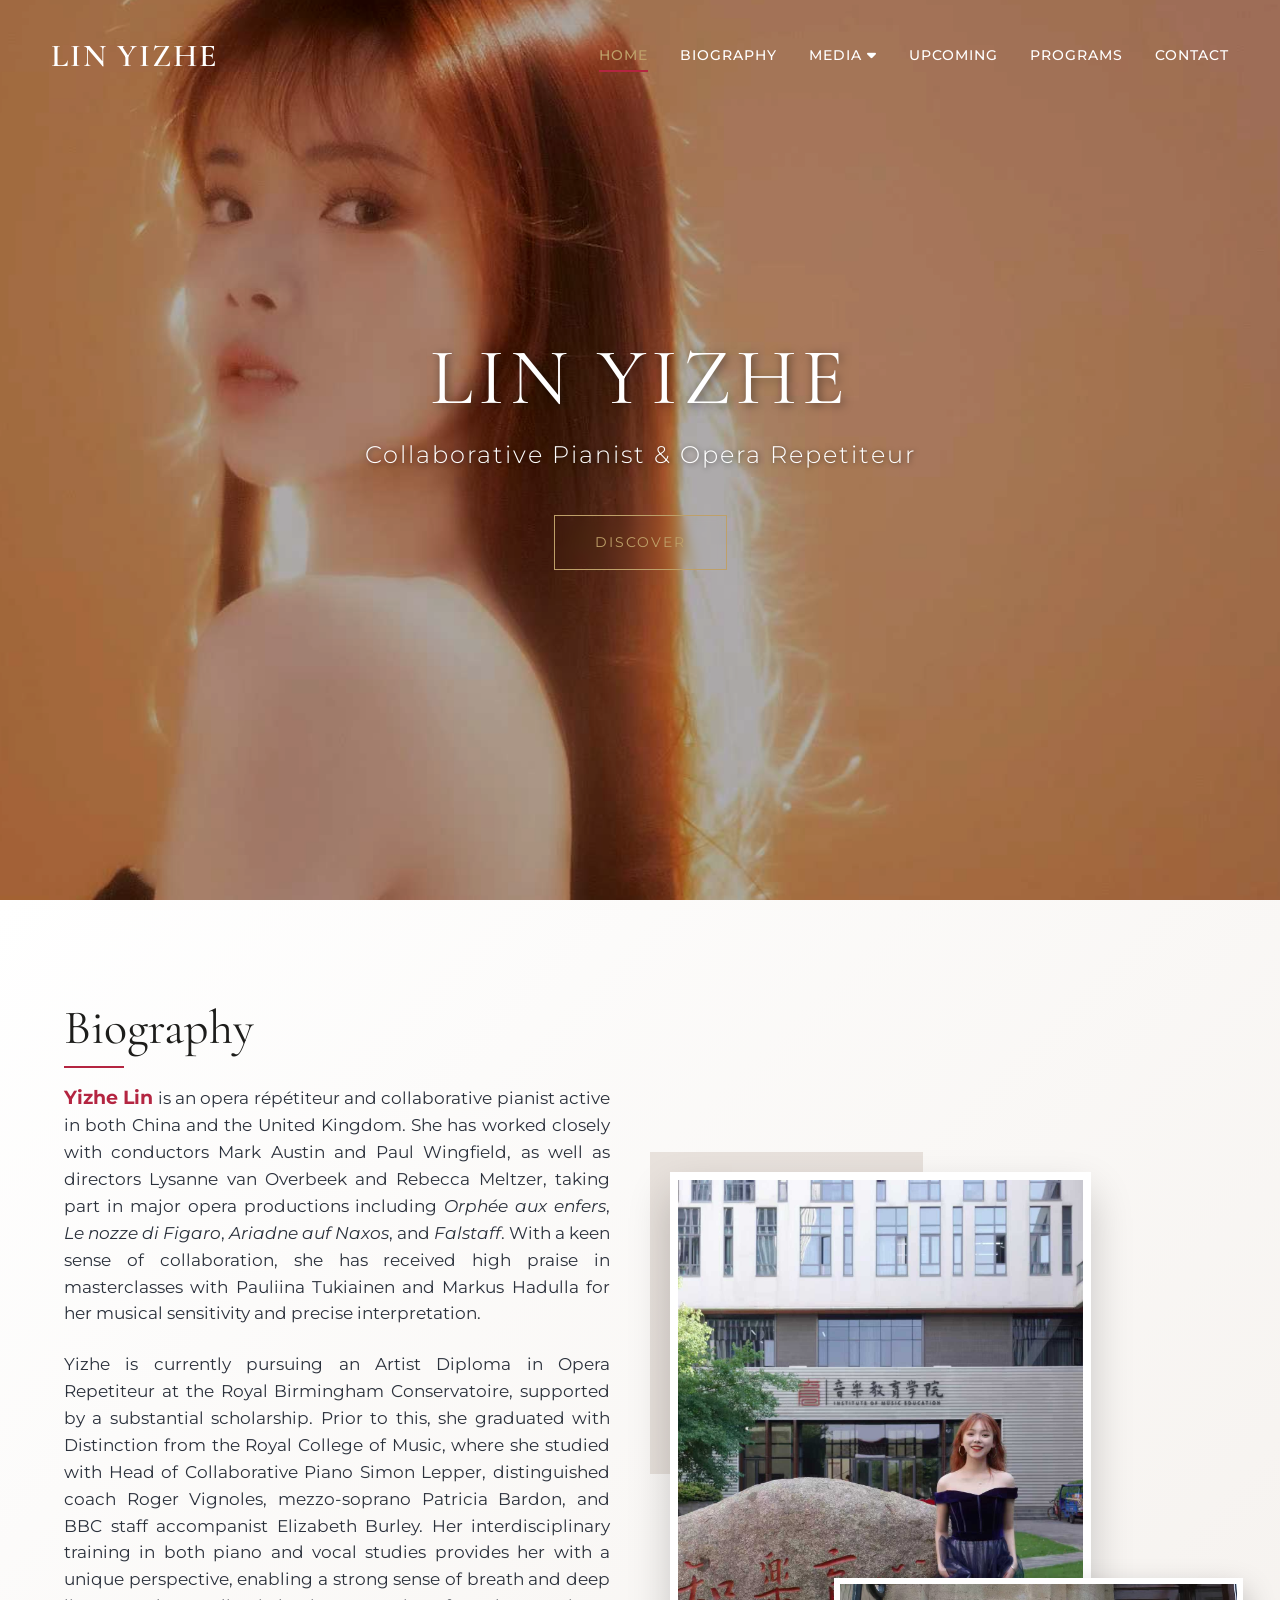
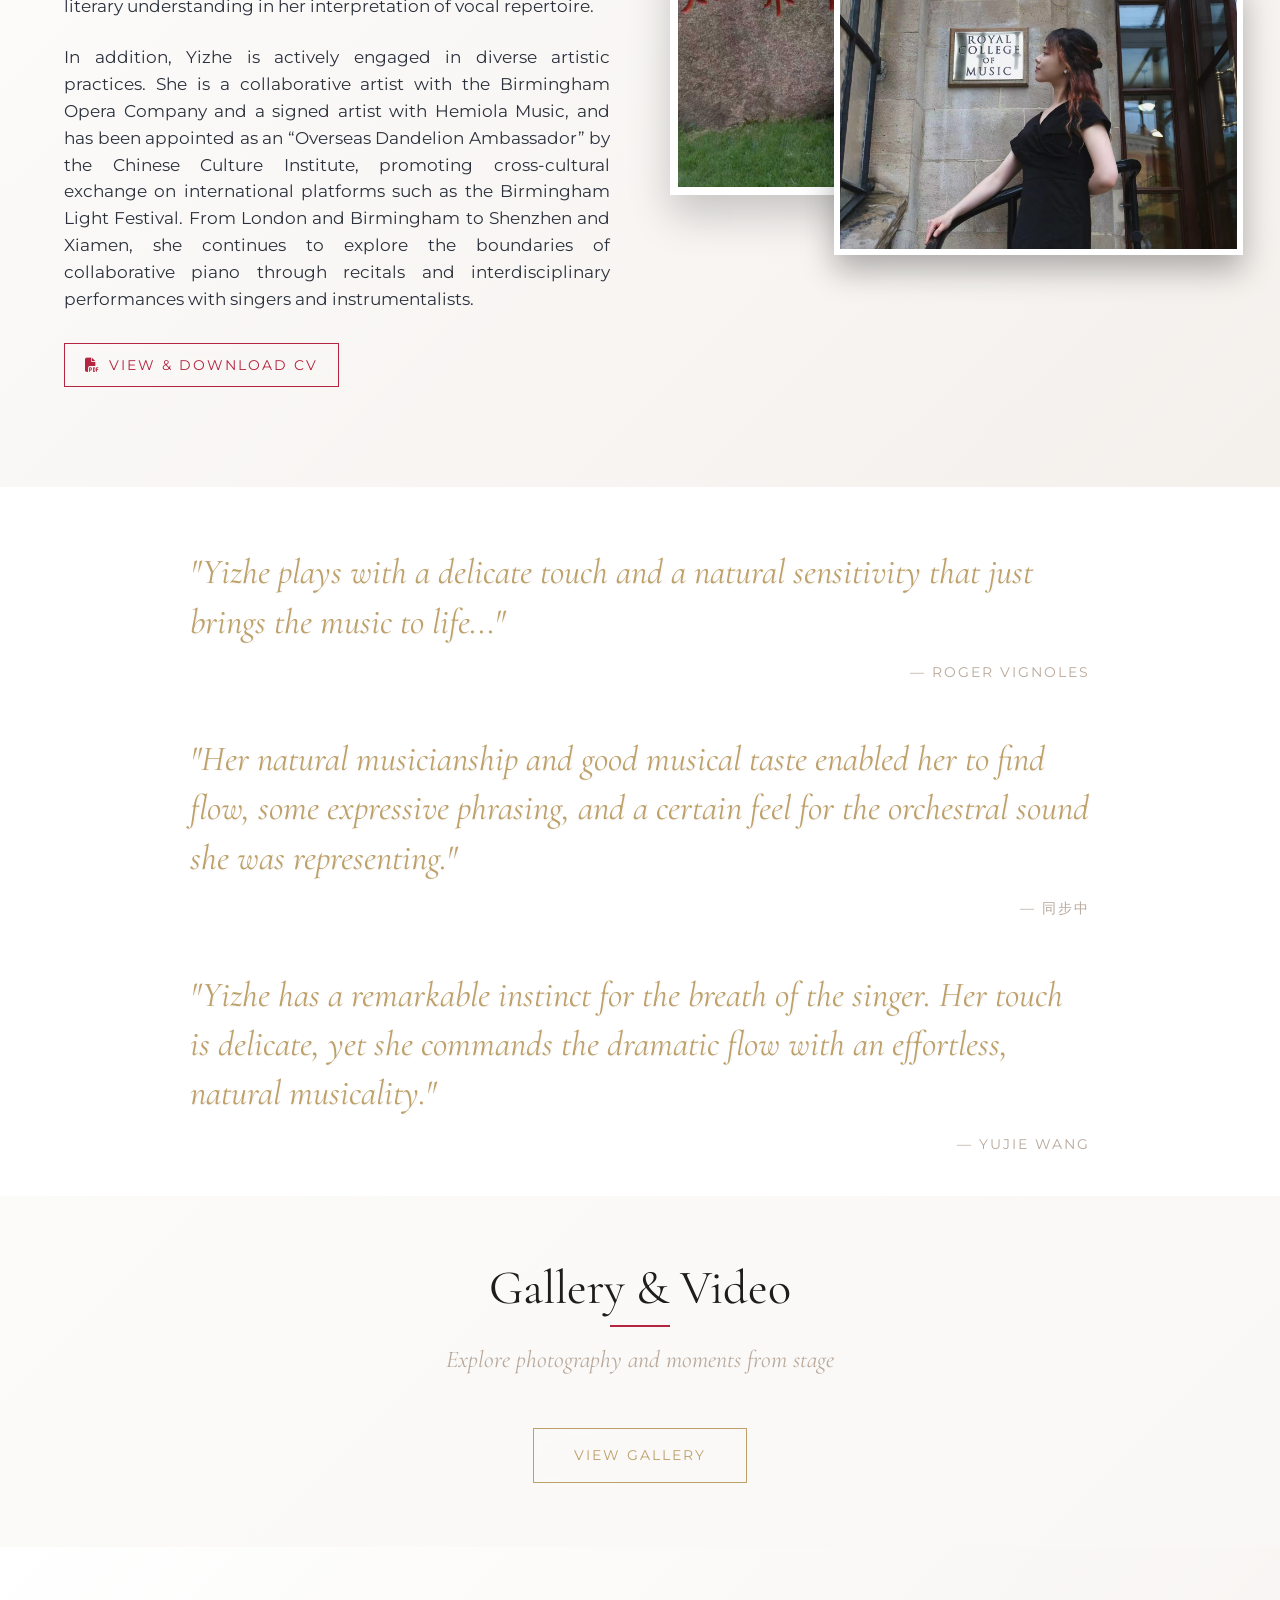
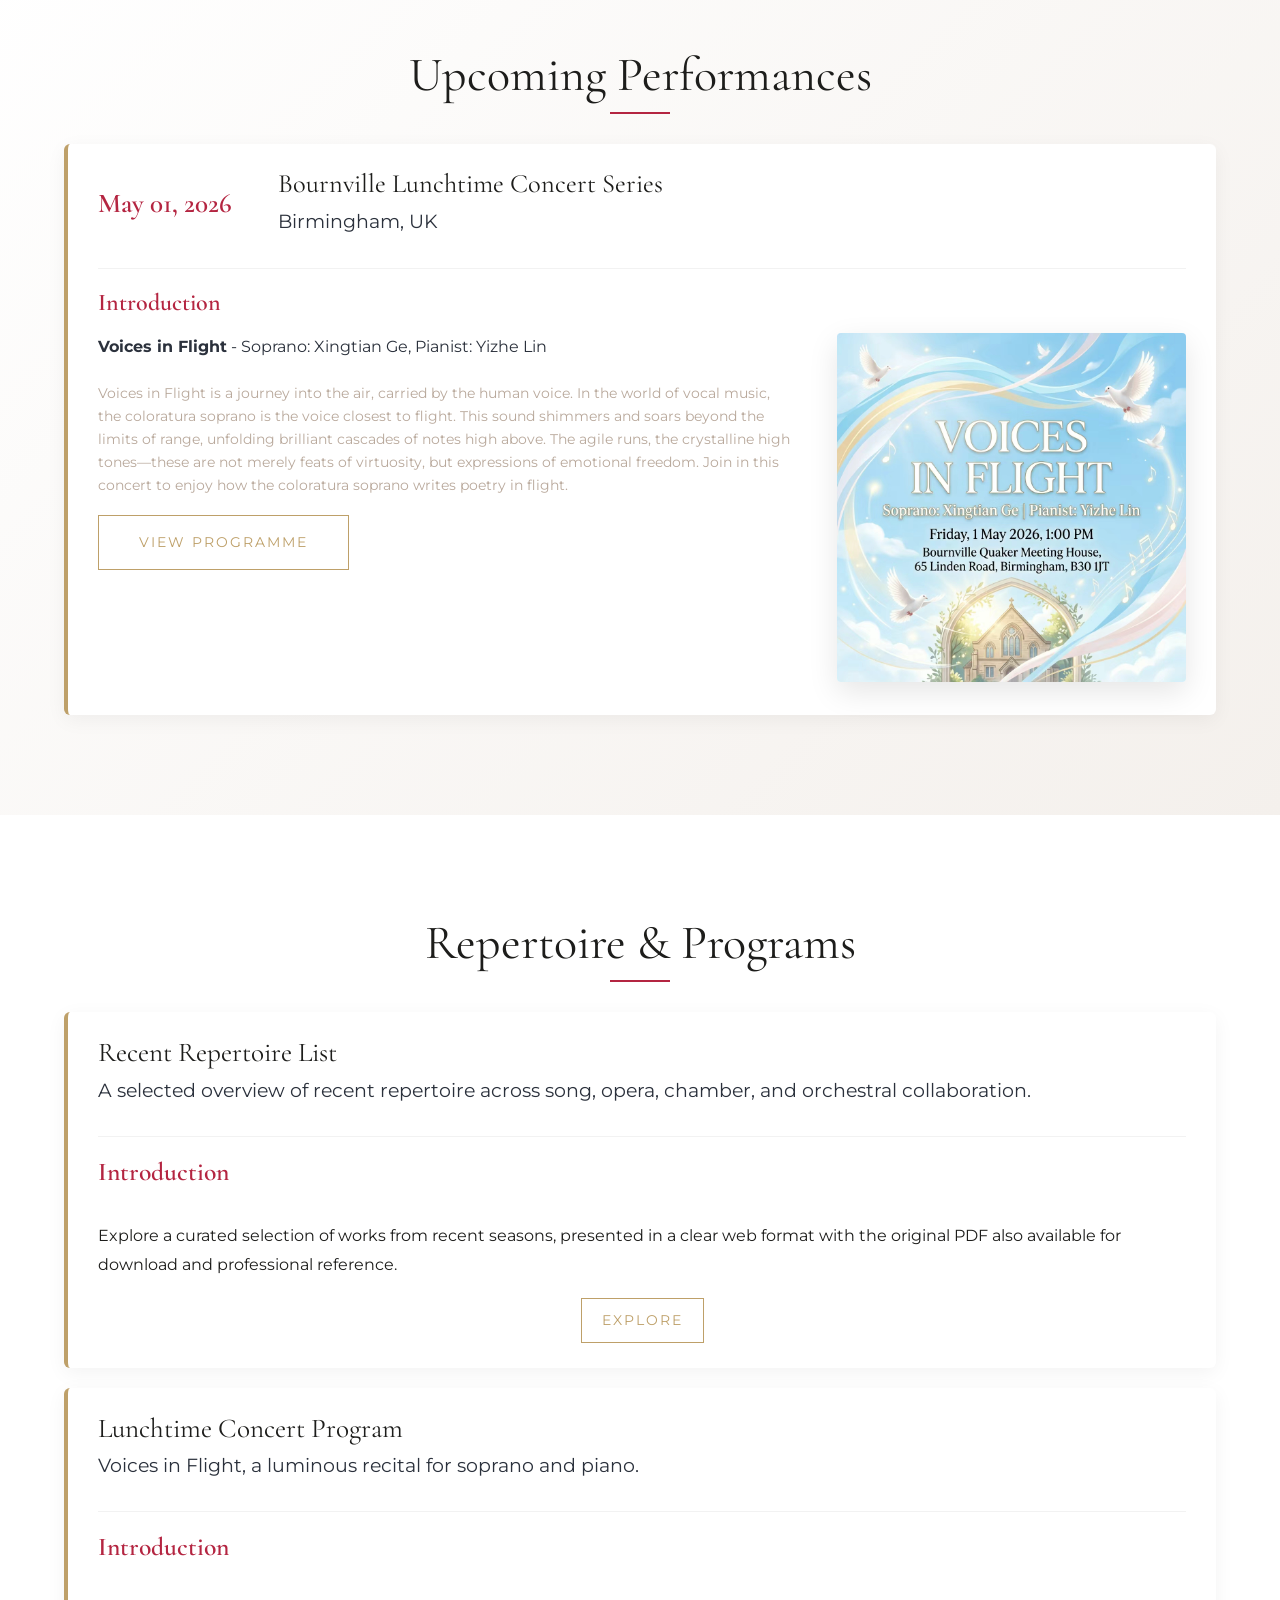
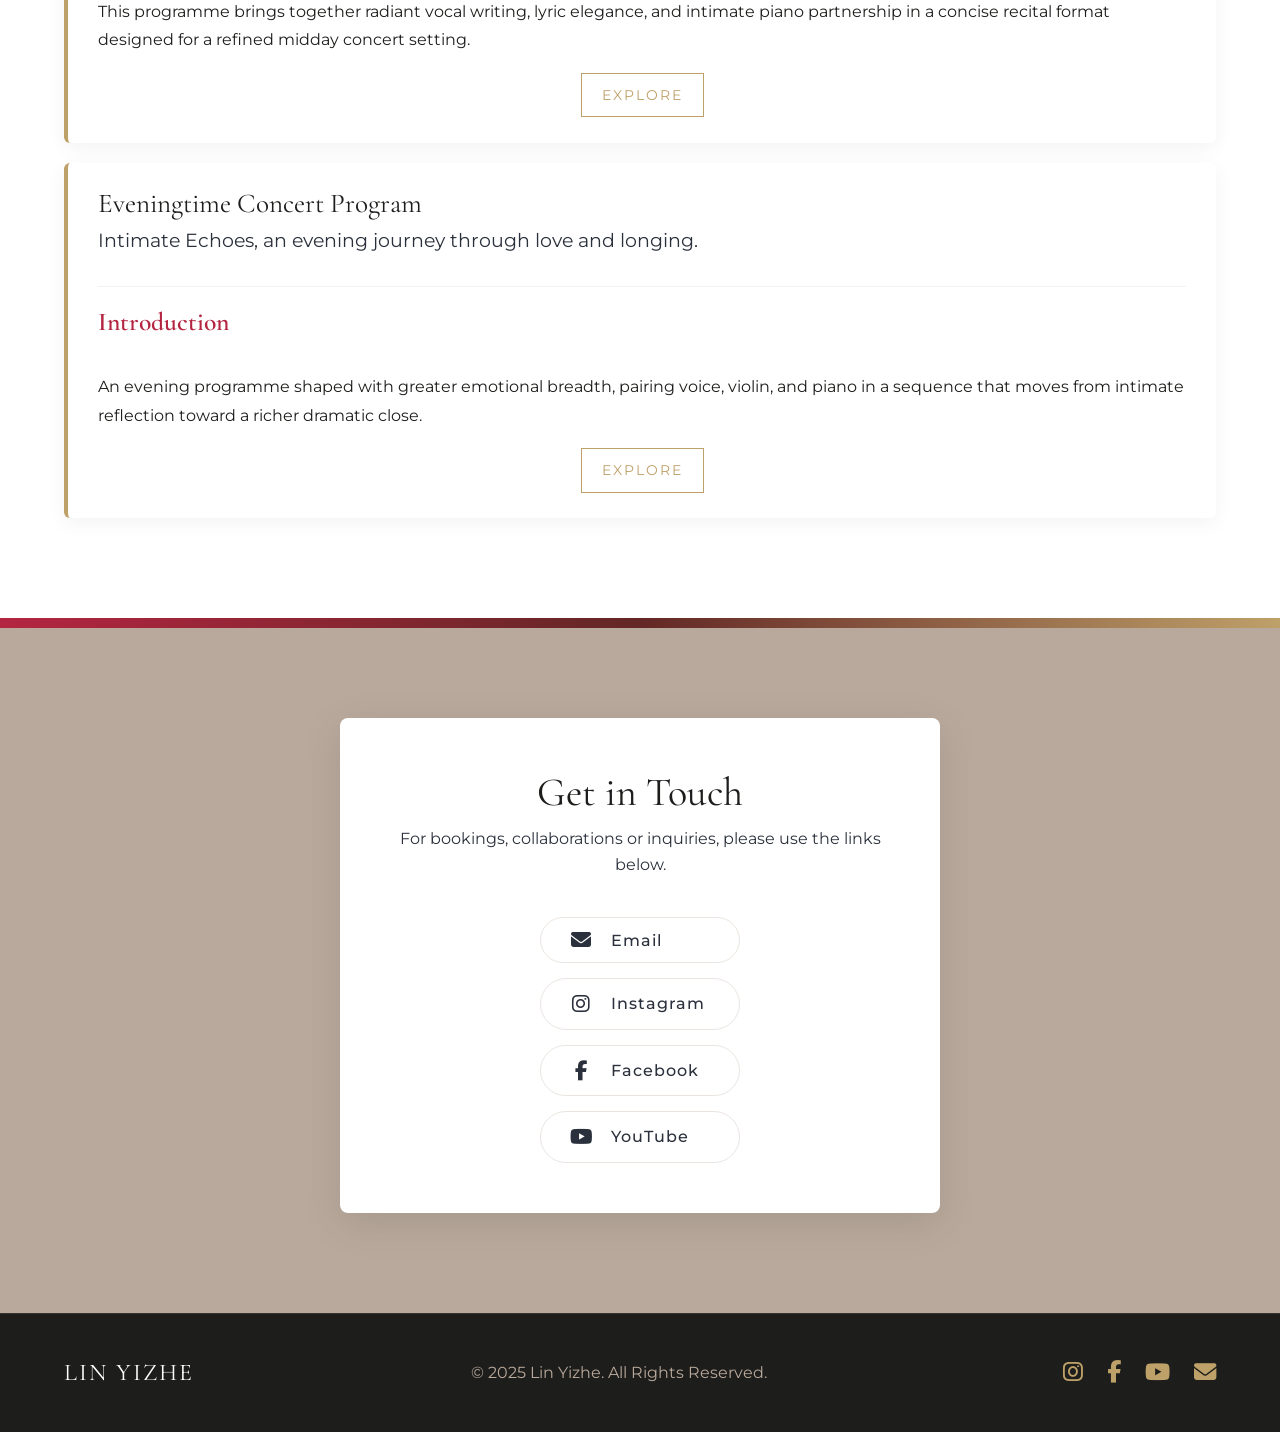
==== index.html @ e0921007 "更新说明" ====
<!DOCTYPE html>
<html lang="en">

<head>
    <meta charset="UTF-8">
    <meta name="viewport" content="width=device-width, initial-scale=1.0">
    <meta name="description" content="Lin Yizhe is a Collaborative Pianist and Opera Repetiteur.">
    <title>Lin Yizhe | Collaborative Pianist</title>
    <!-- Fonts and Icons -->
    <link rel="preconnect" href="https://fonts.googleapis.com">
    <link rel="preconnect" href="https://fonts.gstatic.com" crossorigin>
    <link
        href="https://fonts.googleapis.com/css2?family=Cormorant+Garamond:ital,wght@0,300;0,400;0,600;1,400&family=Montserrat:wght@300;400;500&family=Great+Vibes&display=swap"
        rel="stylesheet">
    <link rel="stylesheet" href="https://cdnjs.cloudflare.com/ajax/libs/font-awesome/6.4.0/css/all.min.css">
    <link rel="stylesheet" href="style.css">
</head>

<body>

    <!-- Sticky Navigation -->
    <header id="header" class="header">
        <div class="nav-container">
            <a href="index.html" class="logo">Lin Yizhe</a>
            <nav class="nav-links">
                <a href="index.html">Home</a>
                <a href="biography.html">Biography</a>
                <div class="nav-dropdown">
                    <a href="#" class="dropbtn active-exempt">Media <i class="fas fa-caret-down"></i></a>
                    <div class="dropdown-content">
                        <a href="gallery.html">Gallery</a>
                        <a href="video.html">Video</a>
                    </div>
                </div>
                <a href="upcoming.html">Upcoming</a>
                <a href="programs.html">Programs</a>
                <a href="contact.html">Contact</a>
            </nav>
            <div class="hamburger">
                <span></span>
                <span></span>
                <span></span>
            </div>
        </div>
    </header>

    <!-- Hero Section -->
    <section id="home" class="hero">
        <div class="hero-background"></div>
        <div class="hero-content fade-in-up">
            <h1 class="title">Lin Yizhe</h1>
            <p class="subtitle">Collaborative Pianist & Opera Repetiteur</p>
            <a href="biography.html" class="cta-button">Discover</a>
        </div>
    </section>

    <!-- Biography Section -->
    <section id="biography" class="biography">
        <div class="container section-grid">
            <div class="content-left fade-in-left">
                <h2 class="section-title">Biography</h2>
                <div class="bio-text">
                    <p><strong>Yizhe Lin</strong> is an opera répétiteur and collaborative pianist active in both China
                        and the United Kingdom. She has worked closely with conductors Mark Austin and Paul Wingfield,
                        as well as directors Lysanne van Overbeek and Rebecca Meltzer, taking part in major opera
                        productions including <em>Orphée aux enfers</em>, <em>Le nozze di Figaro</em>, <em>Ariadne auf
                            Naxos</em>, and <em>Falstaff</em>. With a keen sense of collaboration, she has received high
                        praise in masterclasses with Pauliina Tukiainen and Markus Hadulla for her musical sensitivity
                        and precise interpretation.</p>

                    <p>Yizhe is currently pursuing an Artist Diploma in Opera Repetiteur at the Royal Birmingham
                        Conservatoire, supported by a substantial scholarship. Prior to this, she graduated with
                        Distinction from the Royal College of Music, where she studied with Head of Collaborative Piano
                        Simon Lepper, distinguished coach Roger Vignoles, mezzo-soprano Patricia Bardon, and BBC staff
                        accompanist Elizabeth Burley. Her interdisciplinary training in both piano and vocal studies
                        provides her with a unique perspective, enabling a strong sense of breath and deep literary
                        understanding in her interpretation of vocal repertoire.</p>

                    <p>In addition, Yizhe is actively engaged in diverse artistic practices. She is a collaborative
                        artist with the Birmingham Opera Company and a signed artist with Hemiola Music, and has been
                        appointed as an “Overseas Dandelion Ambassador” by the Chinese Culture Institute, promoting
                        cross-cultural exchange on international platforms such as the Birmingham Light Festival. From
                        London and Birmingham to Shenzhen and Xiamen, she continues to explore the boundaries of
                        collaborative piano through recitals and interdisciplinary performances with singers and
                        instrumentalists.</p>
                </div>
                <div class="cv-download" style="margin-top: 30px;">
                    <a href="Lin_Yizhe_CV.pdf" target="_blank" class="cta-button small"
                        style="display: inline-flex; align-items: center; gap: 8px; border-color: var(--color-crimson); color: var(--color-crimson);">
                        <i class="fas fa-file-pdf"></i> View & Download CV
                    </a>
                </div>
            </div>
            <div class="image-right fade-in-right">
                <div class="image-wrapper">
                    <!-- Overlapping image effect -->
                    <img src="pic_01/Day_01.jpg" alt="Lin Yizhe Portrait" class="primary-img">
                    <img src="pic_01/Day_02.jpg" alt="Lin Yizhe Portrait Secondary" class="secondary-img">
                    <div class="accent-box"></div>
                </div>
            </div>
        </div>
    </section>

    <!-- Testimonial Section -->
    <section class="testimonial-section fade-in-up">
        <div class="container testimonial-container">
            <div class="quote-block">
                <blockquote class="artistic-quote">
                    "Yizhe plays with a delicate touch and a natural sensitivity that just brings the music to life..."
                </blockquote>
                <p class="quote-author">&mdash; Roger Vignoles</p>
            </div>



            <div class="quote-block">
                <blockquote class="artistic-quote">
                    "Her natural musicianship and good musical taste enabled her to find flow, some expressive phrasing,
                    and a certain feel for the orchestral sound she was representing."
                </blockquote>
                <p class="quote-author">&mdash; 同步中</p>
            </div>

            <div class="quote-block">
                <blockquote class="artistic-quote">
                    "Yizhe has a remarkable instinct for the breath of the singer. Her touch is delicate, yet she
                    commands the dramatic flow with an effortless, natural musicality."
                </blockquote>
                <p class="quote-author">&mdash; Yujie Wang</p>
            </div>



        </div>
    </section>

    <!-- Gallery Entrance -->
    <section id="gallery-entrance" class="gallery-entrance"
        style="padding: 4rem 0; text-align: center; background-color: var(--color-light-bg);">
        <div class="container fade-in-up">
            <h2 class="section-title centered">Gallery & Video</h2>
            <p class="section-subtitle centered">Explore photography and moments from stage</p>
            <div style="margin-top: 2rem;">
                <a href="gallery.html" class="cta-button">View Gallery</a>
            </div>
        </div>
    </section>

    <!-- Upcoming Section -->
    <section id="upcoming" class="upcoming">
        <div class="container fade-in-up">
            <h2 class="section-title centered">Upcoming Performances</h2>
            <div class="events-list">
                <div class="event-item expanded" style="flex-direction: column; align-items: flex-start;">
                    <div class="event-header"
                        style="display: flex; width: 100%; align-items: center; flex-wrap: wrap; gap: 20px;">
                        <div class="event-date">May 01, 2026</div>
                        <div class="event-details" style="flex: 1; min-width: 250px;">
                            <h4>Bournville Lunchtime Concert Series</h4>
                            <p>Birmingham, UK</p>
                        </div>
                    </div>

                    <!-- Program Details Placeholder -->
                    <div class="event-program-details"
                        style="margin-top: 30px; padding-top: 20px; border-top: 1px solid rgba(0,0,0,0.05); width: 100%;">
                        <h5
                            style="font-family: var(--font-heading); font-size: 1.5rem; font-weight: 600; margin-bottom: 15px; color: var(--color-crimson);">
                            Introduction</h5>
                        <div class="program-content"
                            style="display: flex; flex-wrap: wrap; gap: 40px; align-items: flex-start;">
                            <div class="program-text" style="flex: 2; min-width: 280px;">
                                <!-- Placeholder for program text -->
                                <ul
                                    style="list-style-type: none; padding-left: 0; color: var(--color-blue-grey); line-height: 1.8; font-size: 1rem;">
                                    <li><strong>Voices in Flight</strong> - Soprano: Xingtian Ge, Pianist: Yizhe
                                        Lin</li>

                                </ul>
                                <p style="margin-top: 20px; color: var(--color-warm-grey); font-size: 0.9rem;">
                                    Voices in Flight is a journey into the air, carried by the human voice. In the world
                                    of vocal music, the coloratura soprano is the voice closest to flight. This sound
                                    shimmers and soars beyond the limits of range, unfolding brilliant cascades of notes
                                    high above. The agile runs, the crystalline high tones—these are not merely feats of
                                    virtuosity, but expressions of emotional freedom. Join in this concert to enjoy how
                                    the coloratura soprano writes poetry in flight.
                                </p>
                                <a href="up_prgm/up_prgm_May1.html" class="cta-button"
                                    style="margin-top: 18px;">View Programme</a>
                            </div>
                            <div class="program-image" style="flex: 1; min-width: 250px;">
                                <!-- Placeholder for poster -->
                                <img src="pic_01/upcoming_data/up_May1.jpg " alt="Performance Poster"
                                    style="width: 100%; height: auto; border-radius: 4px; box-shadow: 0 10px 30px rgba(0,0,0,0.1);">
                            </div>
                        </div>
                    </div>
                </div>
            </div>
        </div>
        </div>
    </section>

    <!-- Programs Section -->
    <section id="programs" class="programs">
        <div class="container fade-in-up">
            <h2 class="section-title centered">Repertoire & Programs</h2>
            <div class="programs-list">
                <a href="prgm/professional_repertoire_list.html" class="event-item program-row">
                    <div class="event-header">
                        <div class="event-details">
                            <h4>Recent Repertoire List</h4>
                            <p>A selected overview of recent repertoire across song, opera, chamber, and orchestral collaboration.</p>
                        </div>
                    </div>
                    <div class="event-program-details program-row-details">
                        <h5>Introduction</h5>
                        <div class="program-content">
                            <div class="program-text">
                                <p>Explore a curated selection of works from recent seasons, presented in a clear web format with the original PDF also available for download and professional reference.</p>
                                <span class="cta-button small program-row-cta">Explore</span>
                            </div>
                        </div>
                    </div>
                </a>
                <a href="prgm/lunchtime_concert_program.html" class="event-item program-row">
                    <div class="event-header">
                        <div class="event-details">
                            <h4>Lunchtime Concert Program</h4>
                            <p>Voices in Flight, a luminous recital for soprano and piano.</p>
                        </div>
                    </div>
                    <div class="event-program-details program-row-details">
                        <h5>Introduction</h5>
                        <div class="program-content">
                            <div class="program-text">
                                <p>This programme brings together radiant vocal writing, lyric elegance, and intimate piano partnership in a concise recital format designed for a refined midday concert setting.</p>
                                <span class="cta-button small program-row-cta">Explore</span>
                            </div>
                        </div>
                    </div>
                </a>
                <a href="prgm/eveningtime_concert_program.html" class="event-item program-row">
                    <div class="event-header">
                        <div class="event-details">
                            <h4>Eveningtime Concert Program</h4>
                            <p>Intimate Echoes, an evening journey through love and longing.</p>
                        </div>
                    </div>
                    <div class="event-program-details program-row-details">
                        <h5>Introduction</h5>
                        <div class="program-content">
                            <div class="program-text">
                                <p>An evening programme shaped with greater emotional breadth, pairing voice, violin, and piano in a sequence that moves from intimate reflection toward a richer dramatic close.</p>
                                <span class="cta-button small program-row-cta">Explore</span>
                            </div>
                        </div>
                    </div>
                </a>
            </div>
        </div>
    </section>

    <!-- Action / Contact Banner -->
    <section id="contact" class="contact">
        <div class="container">
            <div class="contact-box fade-in-up">
                <h2>Get in Touch</h2>
                <p>For bookings, collaborations or inquiries, please use the links below.</p>
                <div class="contact-socials-list">
                    <button id="copy-email-btn" class="social-row" data-email="13651405618@163.com">
                        <i class="fas fa-envelope"></i> <span>Email</span>
                    </button>
                    <a href="https://www.instagram.com/yizhelin1102?igsh=MWNqbjdmenQ5Z2txcg%3D%3D&utm_source=qr"
                        target="_blank" class="social-row"><i class="fab fa-instagram"></i>
                        <span>Instagram</span></a>
                    <a href="https://www.facebook.com/share/1EGCfntgxn/?mibextid=wwXIfr" target="_blank"
                        class="social-row"><i class="fab fa-facebook-f"></i>
                        <span>Facebook</span></a>
                    <a href="http://www.youtube.com/@yizhelin7931" target="_blank" class="social-row"><i
                            class="fab fa-youtube"></i>
                        <span>YouTube</span></a>
                </div>
            </div>
        </div>
    </section>

    <footer class="footer">
        <div class="container">
            <div class="footer-content">
                <div class="brand">Lin Yizhe</div>
                <div class="copyright">&copy; 2025 Lin Yizhe. All Rights Reserved.</div>
                <div class="socials">
                    <a href="https://www.instagram.com/yizhelin1102?igsh=MWNqbjdmenQ5Z2txcg%3D%3D&utm_source=qr"
                        target="_blank" aria-label="Instagram"><i class="fab fa-instagram"></i></a>
                    <a href="https://www.facebook.com/share/1EGCfntgxn/?mibextid=wwXIfr" target="_blank"
                        aria-label="Facebook"><i class="fab fa-facebook-f"></i></a>
                    <a href="http://www.youtube.com/@yizhelin7931" target="_blank" aria-label="YouTube"><i
                            class="fab fa-youtube"></i></a>
                    <a href="mailto:13651405618@163.com" aria-label="Email"><i class="fas fa-envelope"></i></a>
                </div>
            </div>
        </div>
    </footer>


    <!-- Lightbox Modal -->
    <div id="lightbox" class="lightbox">
        <span class="lightbox-close">&times;</span>
        <div class="lightbox-content" id="lightbox-content"></div>
    </div>

    <script src="script.js"></script>
</body>

</html>
---- style.css ----
/* ==========================================================================
   CSS Variables & Custom Properties containing requested colors
   ========================================================================== */
:root {
    --color-black: #1d1d1b;
    --color-white: #ffffff;
    --color-crimson: #b42541;
    --color-warm-grey: #b9a99c;
    --color-blue-grey: #2b313c;
    --color-gold: #bea069;
    --color-dark-crimson: #632725;

    --font-heading: 'Cormorant Garamond', serif;
    --font-body: 'Montserrat', sans-serif;

    --transition-slow: 0.8s cubic-bezier(0.25, 1, 0.5, 1);
    --transition-medium: 0.4s ease-out;
}

/* ==========================================================================
   Base Styles
   ========================================================================== */
* {
    margin: 0;
    padding: 0;
    box-sizing: border-box;
}

html {
    scroll-behavior: smooth;
    font-size: 16px;
}

body {
    font-family: var(--font-body);
    color: var(--color-black);
    background-color: var(--color-white);
    /* Subtle gradient for white area as requested */
    background: linear-gradient(135deg, rgba(255, 255, 255, 1) 0%, rgba(245, 243, 240, 1) 100%);
    line-height: 1.6;
    overflow-x: hidden;
}

h1,
h2,
h3,
h4,
h5,
h6 {
    font-family: var(--font-heading);
    font-weight: 400;
    line-height: 1.2;
}

a {
    text-decoration: none;
    color: inherit;
    transition: color var(--transition-medium);
}

.container {
    width: 90%;
    max-width: 1200px;
    margin: 0 auto;
}

section {
    padding: 100px 0;
}

.section-title {
    font-size: 3rem;
    margin-bottom: 1.5rem;
    color: var(--color-black);
    position: relative;
    display: inline-block;
}

.section-title::after {
    content: '';
    position: absolute;
    bottom: -10px;
    left: 0;
    width: 60px;
    height: 2px;
    background-color: var(--color-crimson);
}

.section-title.centered {
    text-align: center;
    display: block;
}

.section-title.centered::after {
    left: 50%;
    transform: translateX(-50%);
}

.section-subtitle {
    text-align: center;
    font-family: var(--font-heading);
    font-style: italic;
    color: var(--color-warm-grey);
    font-size: 1.5rem;
    margin-bottom: 3rem;
}

/* ==========================================================================
   Header and Navigation
   ========================================================================== */
.header {
    position: fixed;
    top: 0;
    left: 0;
    width: 100%;
    z-index: 1000;
    transition: background-color var(--transition-medium), padding var(--transition-medium);
    padding: 30px 0;
    background-color: transparent;
}

.header.scrolled {
    background-color: rgba(29, 29, 27, 0.95);
    padding: 15px 0;
    box-shadow: 0 4px 20px rgba(0, 0, 0, 0.1);
}

.nav-container {
    display: flex;
    justify-content: space-between;
    align-items: center;
    width: 92%;
    max-width: 1800px;
    /* allow it to stretch very wide on large screens */
    margin: 0 auto;
}

.logo {
    font-family: var(--font-heading);
    font-size: 2rem;
    color: var(--color-white);
    letter-spacing: 2px;
    text-transform: uppercase;
    font-weight: 600;
}

.header.scrolled .logo {
    color: var(--color-gold);
}

.nav-links {
    display: flex;
    gap: 2rem;
}

.nav-links a {
    color: var(--color-white);
    font-size: 0.9rem;
    text-transform: uppercase;
    letter-spacing: 1px;
    font-weight: 500;
    position: relative;
}

.header.scrolled .nav-links a {
    color: var(--color-white);
}

.nav-links a::after {
    content: '';
    position: absolute;
    bottom: -5px;
    left: 0;
    width: 0;
    height: 1px;
    background-color: var(--color-gold);
    transition: width 0.3s ease;
}

.nav-links a:hover::after,
.nav-links a.active::after {
    width: 100%;
}

.header.scrolled .nav-links a.active {
    color: var(--color-gold);
}

.nav-links a.active {
    color: var(--color-gold);
}

.nav-links a.active::after {
    background-color: var(--color-crimson);
    height: 2px;
}

.hamburger {
    display: none;
    flex-direction: column;
    gap: 5px;
    cursor: pointer;
}

.hamburger span {
    width: 25px;
    height: 2px;
    background-color: var(--color-white);
    transition: 0.3s;
}

@media (max-width: 768px) {
    .nav-links {
        position: fixed;
        top: 0;
        right: -100%;
        width: 100%;
        height: 100vh;
        background-color: var(--color-black);
        flex-direction: column;
        justify-content: center;
        align-items: center;
        transition: right var(--transition-medium);
    }

    .nav-links.active {
        right: 0;
    }

    .hamburger {
        display: flex;
        z-index: 1001;
    }

    .hamburger.active span:nth-child(1) {
        transform: rotate(45deg) translate(5px, 5px);
    }

    .hamburger.active span:nth-child(2) {
        opacity: 0;
    }

    .hamburger.active span:nth-child(3) {
        transform: rotate(-45deg) translate(5px, -5px);
    }
}

/* ==========================================================================
   Hero Section
   ========================================================================== */
.hero {
    height: 100vh;
    display: flex;
    align-items: center;
    justify-content: center;
    position: relative;
    overflow: hidden;
    padding: 0;
}

.hero-background {
    position: absolute;
    top: 0;
    left: 0;
    width: 100%;
    height: 100%;
    background-image: url('pic_01/main_01.jpg');
    background-size: cover;
    background-position: center 20%;
    filter: brightness(0.7) contrast(1.1);
    z-index: 1;
    transform: scale(1.05);
    /* for subtle parallax potential */
}

/* Piano Key aesthetic overlay */
.piano-overlay {
    position: absolute;
    top: 0;
    left: 0;
    width: 100%;
    height: 100%;
    z-index: 2;
    display: flex;
    opacity: 0.15;
    background: linear-gradient(to right, rgba(29, 29, 27, 0.8), rgba(99, 39, 37, 0.3), rgba(29, 29, 27, 0.9));
}

.piano-overlay .key {
    flex: 1;
    border-right: 1px solid var(--color-white);
}

.piano-overlay .key:nth-child(even) {
    background: linear-gradient(to bottom, transparent 60%, rgba(255, 255, 255, 1) 100%);
    opacity: 0.1;
}

.hero-content {
    position: relative;
    z-index: 3;
    text-align: center;
    color: var(--color-white);
}

.hero-content .title {
    font-size: 5rem;
    letter-spacing: 5px;
    margin-bottom: 10px;
    text-transform: uppercase;
    text-shadow: 2px 2px 10px rgba(0, 0, 0, 0.5);
}

.hero-content .subtitle {
    font-size: 1.5rem;
    font-weight: 300;
    letter-spacing: 2px;
    margin-bottom: 40px;
    color: var(--color-white);
    text-shadow: 1px 1px 5px rgba(0, 0, 0, 0.5);
}

.cta-button {
    display: inline-block;
    padding: 15px 40px;
    border: 1px solid var(--color-gold);
    color: var(--color-gold);
    text-transform: uppercase;
    letter-spacing: 2px;
    font-size: 0.9rem;
    transition: all var(--transition-medium);
    background: transparent;
    backdrop-filter: blur(5px);
}

.cta-button:hover {
    background: var(--color-gold);
    color: var(--color-black);
}

/* ==========================================================================
   Biography Section
   ========================================================================== */
.biography {
    background: linear-gradient(135deg, var(--color-white) 0%, #f4f0ec 100%);
}

.section-grid {
    display: grid;
    grid-template-columns: 1fr 1fr;
    gap: 60px;
    align-items: center;
}

.bio-text {
    font-size: 1.05rem;
    color: var(--color-blue-grey);
}

.bio-text p {
    margin-bottom: 1.5rem;
    text-align: justify;
}

.bio-text p strong {
    color: var(--color-crimson);
    font-size: 1.2rem;
}

.image-right {
    position: relative;
}

.image-wrapper {
    position: relative;
    padding-bottom: 20px;
    padding-right: 20px;
}

.primary-img {
    width: 80%;
    height: auto;
    display: block;
    box-shadow: 0 20px 40px rgba(0, 0, 0, 0.2);
    position: relative;
    z-index: 2;
    border: 8px solid var(--color-white);
}

.secondary-img {
    width: 75%;
    position: absolute;
    bottom: -40px;
    right: -5%;
    box-shadow: 0 15px 30px rgba(0, 0, 0, 0.3);
    z-index: 3;
    border: 6px solid var(--color-white);
}

.accent-box {
    position: absolute;
    top: -20px;
    left: -20px;
    width: 50%;
    height: 50%;
    background-color: var(--color-warm-grey);
    opacity: 0.3;
    z-index: 1;
}

@media (max-width: 900px) {
    .section-grid {
        grid-template-columns: 1fr;
    }

    .image-wrapper {
        margin-top: 40px;
    }

    .hero-content .title {
        font-size: 3.5rem;
    }
}

/* ==========================================================================
   Testimonial Section
   ========================================================================== */
.testimonial-section {
    background-color: var(--color-white);
    padding: 60px 0 40px 0;
}

.testimonial-container {
    max-width: 900px;
    margin: 0 auto;
    display: flex;
    flex-direction: column;
    gap: 50px;
}

.quote-block {
    display: flex;
    flex-direction: column;
}

.artistic-quote {
    font-family: var(--font-heading);
    font-style: italic;
    font-size: 2.2rem;
    color: var(--color-gold);
    line-height: 1.4;
    text-align: left;
    text-shadow: 1px 1px 2px rgba(0, 0, 0, 0.05);
    margin: 0;
}

.quote-author {
    font-family: var(--font-body);
    font-size: 0.9rem;
    color: var(--color-warm-grey);
    text-transform: uppercase;
    letter-spacing: 2px;
    margin-top: 15px;
    text-align: right;
}

@media (max-width: 768px) {
    .artistic-quote {
        font-size: 1.6rem;
    }

    .testimonial-container {
        gap: 40px;
    }
}

/* ==========================================================================
   Programs Section
   ========================================================================== */
.programs {
    background-color: var(--color-white);
}

.programs-list {
    display: flex;
    flex-direction: column;
    gap: 20px;
    margin-top: 40px;
}

.program-row {
    flex-direction: column;
    align-items: flex-start;
    text-decoration: none;
    color: inherit;
}

.program-row .event-header {
    display: flex;
    width: 100%;
    align-items: flex-start;
    flex-wrap: wrap;
    gap: 0;
}

.program-row .event-details {
    flex: 1;
    padding: 0;
    min-width: 100%;
}

.program-row .event-details h4 {
    font-size: 1.7rem;
    margin-bottom: 5px;
}

.program-row .event-details p {
    color: var(--color-blue-grey);
    font-size: 1.2rem;
    line-height: 1.6;
}

.program-row-details {
    margin-top: 30px;
    padding-top: 20px;
    border-top: 1px solid rgba(0, 0, 0, 0.05);
    width: 100%;
}

.program-row-details h5 {
    font-family: var(--font-heading);
    font-size: 1.6rem;
    font-weight: 600;
    margin-bottom: 15px;
    color: var(--color-crimson);
}

.program-row .program-content {
    display: flex;
    flex-wrap: wrap;
    gap: 40px;
    align-items: flex-start;
}

.program-row .program-text {
    flex: 1;
    min-width: 280px;
}

.program-row .program-text p {
    margin-top: 20px;
    color: var(--color-black);
    font-size: 1rem;
    line-height: 1.8;
}

.program-row-cta {
    display: block;
    width: fit-content;
    margin-top: 18px;
    margin-left: auto;
    margin-right: auto;
    pointer-events: none;
    font-size: 0.9rem;
}

/* ==========================================================================
   Upcoming Section
   ========================================================================== */
.upcoming {
    background: linear-gradient(135deg, var(--color-white) 0%, #f4f0ec 100%);
}

.events-list {
    display: flex;
    flex-direction: column;
    gap: 20px;
    margin-top: 40px;
}

.event-item {
    display: flex;
    align-items: center;
    background: var(--color-white);
    padding: 25px 30px;
    border-radius: 6px;
    box-shadow: 0 5px 20px rgba(0, 0, 0, 0.05);
    border-left: 4px solid var(--color-gold);
    transition: transform var(--transition-medium);
}

.event-item:hover {
    transform: translateX(5px);
}

.event-date {
    font-family: var(--font-heading);
    font-size: 1.7rem;
    color: var(--color-crimson);
    font-weight: 600;
    min-width: 140px;
}

.event-details {
    flex: 1;
    padding: 0 20px;
}

.event-details h4 {
    font-size: 1.65rem;
    margin-bottom: 5px;
}

.event-details p {
    color: var(--color-blue-grey);
    font-size: 1.18rem;
    line-height: 1.7;
}

.cta-button.small {
    padding: 10px 20px;
    font-size: 0.88rem;
}

@media (max-width: 768px) {
    .event-item {
        flex-direction: column;
        align-items: flex-start;
        gap: 15px;
    }

    .event-details {
        padding: 0;
    }
}

/* ==========================================================================
   Gallery Section
   ========================================================================== */
@keyframes dreamyFloat {
    0% {
        background-position: 0% 0%, 100% 100%, 50% 50%, 0% 100%;
    }

    33% {
        background-position: 100% 100%, 0% 0%, 0% 50%, 100% 0%;
    }

    66% {
        background-position: 50% 0%, 50% 100%, 100% 50%, 0% 0%;
    }

    100% {
        background-position: 0% 0%, 100% 100%, 50% 50%, 0% 100%;
    }
}

.gallery-section {
    background: var(--color-white);
    /* Keep the base simple, let the ::before handle the dreaminess */
    color: var(--color-black);
    position: relative;
    z-index: 1;
    overflow: hidden;
    /* Prevent the blurred orbs from spilling out */
}

.gallery-section::before {
    content: '';
    position: absolute;
    top: -20%;
    left: -20%;
    right: -20%;
    bottom: -20%;
    /* Layered radial gradients representing diffuse glowing 'orbs' */
    background-image:
        radial-gradient(circle at center, rgba(185, 169, 156, 0.4) 0%, transparent 50%),
        radial-gradient(circle at center, rgba(180, 37, 65, 0.12) 0%, transparent 60%),
        radial-gradient(circle at center, rgba(190, 160, 105, 0.2) 0%, transparent 55%),
        radial-gradient(circle at center, rgba(43, 49, 60, 0.08) 0%, transparent 65%);
    background-size: 150% 150%, 120% 120%, 180% 180%, 100% 100%;
    background-repeat: no-repeat;
    filter: blur(60px);
    /* The massive blur creates the 'dreamy' cinematic haze */
    z-index: -1;
    pointer-events: none;
}

.gallery-section .section-title {
    color: var(--color-crimson);
}

.gallery-section .section-title::after {
    background-color: var(--color-gold);
}

.gallery-section .section-subtitle {
    color: var(--color-dark-crimson);
}



.masonry-gallery {
    display: grid;
    grid-template-columns: repeat(auto-fill, minmax(300px, 1fr));
    grid-auto-rows: 250px;
    gap: 20px;
    padding-top: 20px;
}

.gallery-item {
    position: relative;
    overflow: hidden;
    border-radius: 8px;
    /* Soften the corners */
    cursor: pointer;
    background-color: var(--color-white);
    /* Soften photo integration with the background using matching shadow */
    box-shadow: 0 10px 25px rgba(185, 169, 156, 0.4), 0 5px 15px rgba(180, 37, 65, 0.05);
    border: 1px solid rgba(185, 169, 156, 0.3);
    display: flex;
    flex-direction: column;
}

.gallery-item img {
    width: 100%;
    flex: 1;
    min-height: 0;
    object-fit: cover;
    transition: transform var(--transition-slow), opacity var(--transition-medium);
    opacity: 0.9;
    /* Slight opacity mix with background */
}

.gallery-item.large {
    grid-row: span 2;
}

.gallery-item.wide {
    grid-column: span 2;
}

.gallery-item .overlay {
    position: absolute;
    top: 0;
    left: 0;
    width: 100%;
    bottom: 40px;
    /* Leave space for caption */
    background: linear-gradient(to top, rgba(180, 37, 65, 0.3) 0%, transparent 70%);
    opacity: 0;
    transition: opacity var(--transition-medium);
    pointer-events: none;
}

.gallery-item .caption {
    height: 40px;
    background-color: var(--color-white);
    display: flex;
    align-items: center;
    justify-content: center;
    text-align: center;
    font-size: 0.8rem;
    color: var(--color-blue-grey);
    text-transform: uppercase;
    letter-spacing: 1px;
    padding: 0 10px;
}

.gallery-item:hover img {
    transform: scale(1.05);
    opacity: 1;
}

.gallery-item:hover .overlay {
    opacity: 1;
}

@media (max-width: 768px) {
    .gallery-item.wide {
        grid-column: span 1;
    }
}

/* ==========================================================================
   Contact Section
   ========================================================================== */
.contact {
    background-color: var(--color-warm-grey);
    position: relative;
    text-align: center;
}

.contact::before {
    content: '';
    position: absolute;
    top: 0;
    left: 0;
    width: 100%;
    height: 10px;
    background: linear-gradient(to right, var(--color-crimson), var(--color-dark-crimson), var(--color-gold));
}

.contact-box {
    max-width: 600px;
    margin: 0 auto;
    background-color: var(--color-white);
    padding: 50px;
    border-radius: 8px;
    box-shadow: 0 10px 40px rgba(0, 0, 0, 0.1);
}

.contact-box h2 {
    font-size: 2.5rem;
    margin-bottom: 10px;
}

.contact-box p {
    color: var(--color-blue-grey);
    margin-bottom: 30px;
}

.contact-form {
    display: none;
    /* Just completely disabled the strict form layout as it's been removed */
}

.email-display {
    font-size: 1.25rem;
    color: var(--color-crimson);
    font-weight: 600;
    margin-top: 15px;
    letter-spacing: 1px;
}

.direct-mail-btn {
    display: inline-block;
    margin-top: 20px;
    padding: 15px 40px;
    text-decoration: none;
    border-radius: 4px;
}

.contact-socials-list {
    margin-top: 40px;
    display: flex;
    flex-direction: column;
    align-items: center;
    gap: 15px;
}

.social-row {
    display: flex;
    align-items: center;
    justify-content: flex-start;
    width: 200px;
    padding: 12px 25px;
    border-radius: 30px;
    background-color: transparent;
    color: var(--color-blue-grey);
    font-size: 1rem;
    transition: all var(--transition-medium);
    border: 1px solid rgba(185, 169, 156, 0.3);
}

.social-row i {
    font-size: 1.25rem;
    width: 30px;
    text-align: center;
    margin-right: 15px;
}

.social-row span {
    font-family: var(--font-body);
    font-weight: 500;
    letter-spacing: 1px;
}

.social-row:hover {
    background-color: var(--color-crimson);
    color: var(--color-white);
    transform: translateY(-3px);
    border-color: var(--color-crimson);
    box-shadow: 0 8px 20px rgba(180, 37, 65, 0.15);
}

.submit-btn {
    padding: 15px;
    background-color: var(--color-black);
    color: var(--color-white);
    border: none;
    cursor: pointer;
    font-size: 1rem;
    text-transform: uppercase;
    letter-spacing: 2px;
    transition: background-color var(--transition-medium);
}

.submit-btn:hover {
    background-color: var(--color-crimson);
}

/* ==========================================================================
   Footer
   ========================================================================== */
.footer {
    background-color: var(--color-black);
    color: var(--color-warm-grey);
    padding: 40px 0;
    border-top: 1px solid rgba(255, 255, 255, 0.1);
}

.footer-content {
    display: flex;
    justify-content: space-between;
    align-items: center;
    flex-wrap: wrap;
    gap: 20px;
}

.footer .brand {
    font-family: var(--font-heading);
    font-size: 1.5rem;
    color: var(--color-white);
    text-transform: uppercase;
    letter-spacing: 2px;
}

.footer .socials a {
    margin-left: 20px;
    color: var(--color-gold);
    font-size: 1.4rem;
    transition: color var(--transition-medium), transform var(--transition-medium);
    display: inline-block;
}

.footer .socials a:hover {
    color: var(--color-white);
    transform: translateY(-3px);
}

@media (max-width: 768px) {
    .footer-content {
        flex-direction: column;
        text-align: center;
    }

    .footer .socials a {
        margin: 0 10px;
    }
}

/* ==========================================================================
   Animations
   ========================================================================== */
.fade-in-up {
    opacity: 0;
    transform: translateY(40px);
    transition: opacity var(--transition-slow), transform var(--transition-slow);
}

.fade-in-left {
    opacity: 0;
    transform: translateX(-40px);
    transition: opacity var(--transition-slow), transform var(--transition-slow);
}

.fade-in-right {
    opacity: 0;
    transform: translateX(40px);
    transition: opacity var(--transition-slow), transform var(--transition-slow);
}

.fade-in-up.visible,
.fade-in-left.visible,
.fade-in-right.visible {
    opacity: 1;
    transform: translate(0);
}

.delay-1 {
    transition-delay: 0.2s;
}


/* ==========================================================================
   Explore More (Quick Links Card Grid)
   ========================================================================== */
.explore-more {
    background-color: var(--color-white);
    padding: 60px 0 80px 0;
    border-top: 1px solid rgba(185, 169, 156, 0.3);
}

.explore-grid {
    display: flex;
    flex-wrap: wrap;
    gap: 20px;
    justify-content: center;
}

.explore-card {
    flex: 1 1 160px;
    max-width: 200px;
    display: flex;
    flex-direction: column;
    align-items: center;
    justify-content: center;
    padding: 30px 15px;
    background-color: #fbfbfb;
    border: 1px solid rgba(185, 169, 156, 0.2);
    border-radius: 8px;
    color: var(--color-blue-grey);
    transition: transform var(--transition-medium), box-shadow var(--transition-medium), background-color var(--transition-medium);
}

.explore-card i {
    font-size: 2rem;
    color: var(--color-gold);
    margin-bottom: १५px;
    /* Python literal issue fix -> */
    margin-bottom: 15px;
    transition: color var(--transition-medium), transform var(--transition-medium);
}

.explore-card span {
    font-family: var(--font-body);
    font-weight: 500;
    font-size: 1rem;
    letter-spacing: 1px;
    text-transform: uppercase;
}

.explore-card:hover {
    transform: translateY(-5px);
    box-shadow: 0 10px 30px rgba(185, 169, 156, 0.4);
    background-color: var(--color-crimson);
    color: var(--color-white);
    border-color: var(--color-crimson);
}

.explore-card:hover i {
    color: var(--color-white);
    transform: scale(1.1);
}

/* Rich Explore Cards */
.explore-grid.rich {
    display: grid;
    grid-template-columns: repeat(auto-fit, minmax(200px, 1fr));
    gap: 30px;
}

.rich-card {
    display: flex;
    flex-direction: column;
    background-color: var(--color-white);
    border: 1px solid rgba(185, 169, 156, 0.3);
    border-radius: 8px;
    overflow: hidden;
    text-decoration: none;
    color: var(--color-blue-grey);
    transition: transform var(--transition-medium), box-shadow var(--transition-medium);
}

.rich-card:hover {
    transform: translateY(-8px);
    box-shadow: 0 15px 35px rgba(185, 169, 156, 0.5);
}

.rich-img {
    width: 100%;
    height: 140px;
    background-size: cover;
    background-position: center 20%;
    transition: transform var(--transition-slow);
}

.rich-card:hover .rich-img {
    transform: scale(1.05);
}

.rich-content {
    padding: 20px 20px;
    background-color: var(--color-white);
    position: relative;
    z-index: 2;
    flex: 1;
}

.rich-content h4 {
    font-size: 1.25rem;
    color: var(--color-crimson);
    margin-bottom: 10px;
    font-family: var(--font-heading);
}

.rich-content p {
    font-size: 0.85rem;
    line-height: 1.5;
    color: var(--color-blue-grey);
}

/* ==========================================================================
   Lightbox / Modal Styles & Media Items
   ========================================================================== */
.lightbox {
    display: none;
    position: fixed;
    z-index: 2000;
    left: 0;
    top: 0;
    width: 100%;
    height: 100%;
    background-color: rgba(0, 0, 0, 0.95);
    align-items: center;
    justify-content: center;
    opacity: 0;
    transition: opacity 0.3s ease;
}

.lightbox.show {
    display: flex;
    opacity: 1;
}

.lightbox-content {
    position: relative;
    border-radius: 4px;
    overflow: hidden;
    box-shadow: 0 0 40px rgba(0, 0, 0, 0.5);
    display: flex;
    justify-content: center;
    align-items: center;
}

.lightbox-content img {
    max-width: 90vw;
    max-height: 90vh;
    display: block;
    object-fit: contain;
}

.lightbox-content iframe {
    width: 80vw;
    height: 45vw;
    max-width: 1200px;
    max-height: 675px;
    border: none;
    display: block;
    background: black;
}

@media (max-width: 768px) {
    .lightbox-content iframe {
        width: 95vw;
        height: 53.4vw;
        /* 16:9 */
    }
}

.lightbox-close {
    position: absolute;
    top: 15px;
    right: 30px;
    color: var(--color-white);
    font-size: 3rem;
    font-weight: 300;
    cursor: pointer;
    transition: color var(--transition-medium);
    z-index: 2001;
}

.lightbox-close:hover {
    color: var(--color-crimson);
}

.media-thumbnail {
    cursor: pointer;
    position: relative;
}

.play-icon {
    position: absolute;
    top: 50%;
    left: 50%;
    transform: translate(-50%, -50%);
    font-size: 2rem;
    color: rgba(255, 255, 255, 0.9);
    background: rgba(0, 0, 0, 0.5);
    border-radius: 50%;
    width: 60px;
    height: 60px;
    display: flex;
    align-items: center;
    justify-content: center;
    transition: all var(--transition-medium);
    pointer-events: none;
    z-index: 5;
    /* icon alignment fix */
    padding-left: 5px;
}

.media-thumbnail:hover .play-icon,
.gallery-item:hover .play-icon {
    background: var(--color-crimson);
    transform: translate(-50%, -50%) scale(1.1);
}

.featured-media-grid {
    display: grid;
    grid-template-columns: 1fr 1fr;
    gap: 30px;
    margin-bottom: 50px;
}

@media (max-width: 900px) {
    .featured-media-grid {
        grid-template-columns: 1fr;
    }
}

.featured-item {
    border-radius: 8px;
    overflow: hidden;
    position: relative;
    box-shadow: 0 10px 30px rgba(185, 169, 156, 0.3);
}

.featured-item img {
    width: 100%;
    height: 350px;
    object-fit: cover;
    display: block;
    transition: transform var(--transition-slow);
}

.featured-item:hover img {
    transform: scale(1.05);
}

.action-buttons {
    display: flex;
    justify-content: center;
    gap: 20px;
    margin-top: 20px;
}

/* ==========================================================================
   Navigation Dropdown & Gallery Custom Layouts
   ========================================================================== */

/* Navigation Dropdown Update */
.nav-dropdown {
    position: relative;
    display: flex;
    align-items: center;
    height: 100%;
}

.nav-dropdown .dropbtn {
    color: var(--color-white);
    font-size: 0.9rem;
    text-transform: uppercase;
    letter-spacing: 1px;
    font-weight: 500;
    text-decoration: none;
    cursor: pointer;
    background: none;
    border: none;
    padding: 0;
    margin: 0;
    font-family: inherit;
    position: relative;
}

/* dropbtn active/hover line */
.nav-dropdown .dropbtn::after {
    content: '';
    position: absolute;
    bottom: -5px;
    left: 0;
    width: 0;
    height: 1px;
    background-color: var(--color-gold);
    transition: width 0.3s ease;
}

.nav-dropdown:hover .dropbtn::after {
    width: 100%;
}

.dropdown-content {
    visibility: hidden;
    opacity: 0;
    position: absolute;
    background-color: rgba(15, 15, 15, 0.98);
    min-width: 140px;
    box-shadow: 0px 8px 16px 0px rgba(0, 0, 0, 0.5);
    z-index: 1000;
    top: 100%;
    left: 50%;
    transform: translateX(-50%) translateY(10px);
    transition: all 0.3s ease;
    border-radius: 4px;
    display: flex;
    flex-direction: column;
    padding: 10px 0;
}

.dropdown-content a {
    color: var(--color-white);
    padding: 12px 20px;
    text-decoration: none;
    display: block;
    text-align: center;
    font-size: 0.8rem;
    letter-spacing: 1px;
    transition: background-color 0.2s, color 0.2s;
}

.dropdown-content a:hover {
    background-color: var(--color-crimson);
    color: var(--color-white);
}

.nav-dropdown:hover .dropdown-content {
    visibility: visible;
    opacity: 1;
    transform: translateX(-50%) translateY(0);
}

/* Mobile fix */
@media (max-width: 900px) {
    .nav-dropdown {
        flex-direction: column;
        align-items: center;
    }

    .dropdown-content {
        position: relative;
        left: 0;
        transform: none;
        box-shadow: none;
        background-color: transparent;
        display: none;
    }

    .nav-dropdown:hover .dropdown-content {
        display: flex;
        transform: none;
    }
}

/* Gallery Carousel */
.carousel-section {
    width: 100%;
    background-color: #7d7d74;
    /* Olive color like screenshot */
    padding: 30px 0 0 0;
    overflow: hidden;
    position: relative;
}

.carousel-header {
    text-align: right;
    padding-right: 5%;
    color: var(--color-white);
    font-size: 0.85rem;
    letter-spacing: 1px;
    margin-bottom: 20px;
    text-transform: uppercase;
}

.carousel-wrapper {
    display: flex;
    overflow-x: hidden;
    scroll-behavior: auto;
    /* Required for continuous JS auto-scroll */
    gap: 15px;
    padding-bottom: 20px;
}

.carousel-item {
    flex: 0 0 auto;
    width: auto;
    height: 55vh;
    /* Medium portraits */
    position: relative;
}

.carousel-item img {
    width: auto;
    height: 100%;
    object-fit: contain;
    display: block;
}

.carousel-btn {
    position: absolute;
    top: 50%;
    transform: translateY(-50%);
    background: rgba(255, 255, 255, 0.8);
    color: var(--color-black);
    width: 40px;
    height: 40px;
    display: flex;
    align-items: center;
    justify-content: center;
    cursor: pointer;
    z-index: 10;
    border: none;
    font-size: 1.2rem;
    transition: background 0.3s;
}

.carousel-btn:hover {
    background: var(--color-white);
}

.carousel-btn.left {
    left: 2%;
}

.carousel-btn.right {
    right: 2%;
}

@media (max-width: 900px) {
    .carousel-item {
        width: auto;
        max-width: 80vw;
    }
}

@media (max-width: 600px) {
    .carousel-item {
        width: auto;
        max-width: 100vw;
    }
}

/* In Performance - Gallery Grid with Captions Below */
.performance-section {
    background-color: #7d7d74;
    /* Olive green background */
    padding: 60px 0;
}

.performance-header {
    text-align: right;
    padding-right: 5%;
    color: var(--color-white);
    font-size: 0.85rem;
    letter-spacing: 1px;
    margin-bottom: 30px;
    text-transform: uppercase;
}

.gallery-grid {
    column-count: 3;
    column-gap: 20px;
    padding: 0 5%;
    max-width: 1400px;
    margin: 0 auto;
}

@media (max-width: 768px) {
    .gallery-grid {
        column-count: 1;
    }
}

.gallery-card {
    break-inside: avoid;
    margin-bottom: 30px;
    cursor: pointer;
}

.gallery-card img {
    width: 100%;
    height: auto;
    display: block;
    transition: opacity 0.3s;
}

.gallery-card:hover img {
    opacity: 0.9;
}

.gallery-card .caption-below {
    color: var(--color-white);
    font-size: 0.85rem;
    padding: 10px 0;
    font-family: var(--font-body);
}

/* Gallery Hero specific override */
.gallery-hero {
    height: 100vh;
    background-position: center 75%;
    background-size: cover;
    display: flex;
    align-items: flex-start;
    justify-content: center;
    padding-top: 20vh;
    position: relative;
}

.gallery-hero::before {
    content: '';
    position: absolute;
    top: 0;
    left: 0;
    right: 0;
    bottom: 0;
    background: linear-gradient(to top, rgba(0, 0, 0, 0.8) 0%, rgba(0, 0, 0, 0) 40%);
}

.gallery-hero h1 {
    font-family: 'Great Vibes', cursive, var(--font-heading);
    /* Or a graceful script font */
    font-size: 8rem;
    color: var(--color-white);
    z-index: 2;
    text-shadow: 0 5px 15px rgba(0, 0, 0, 0.5);
    font-weight: 300;
}

@media (max-width: 768px) {
    .gallery-hero h1 {
        font-size: 5rem;
    }
}
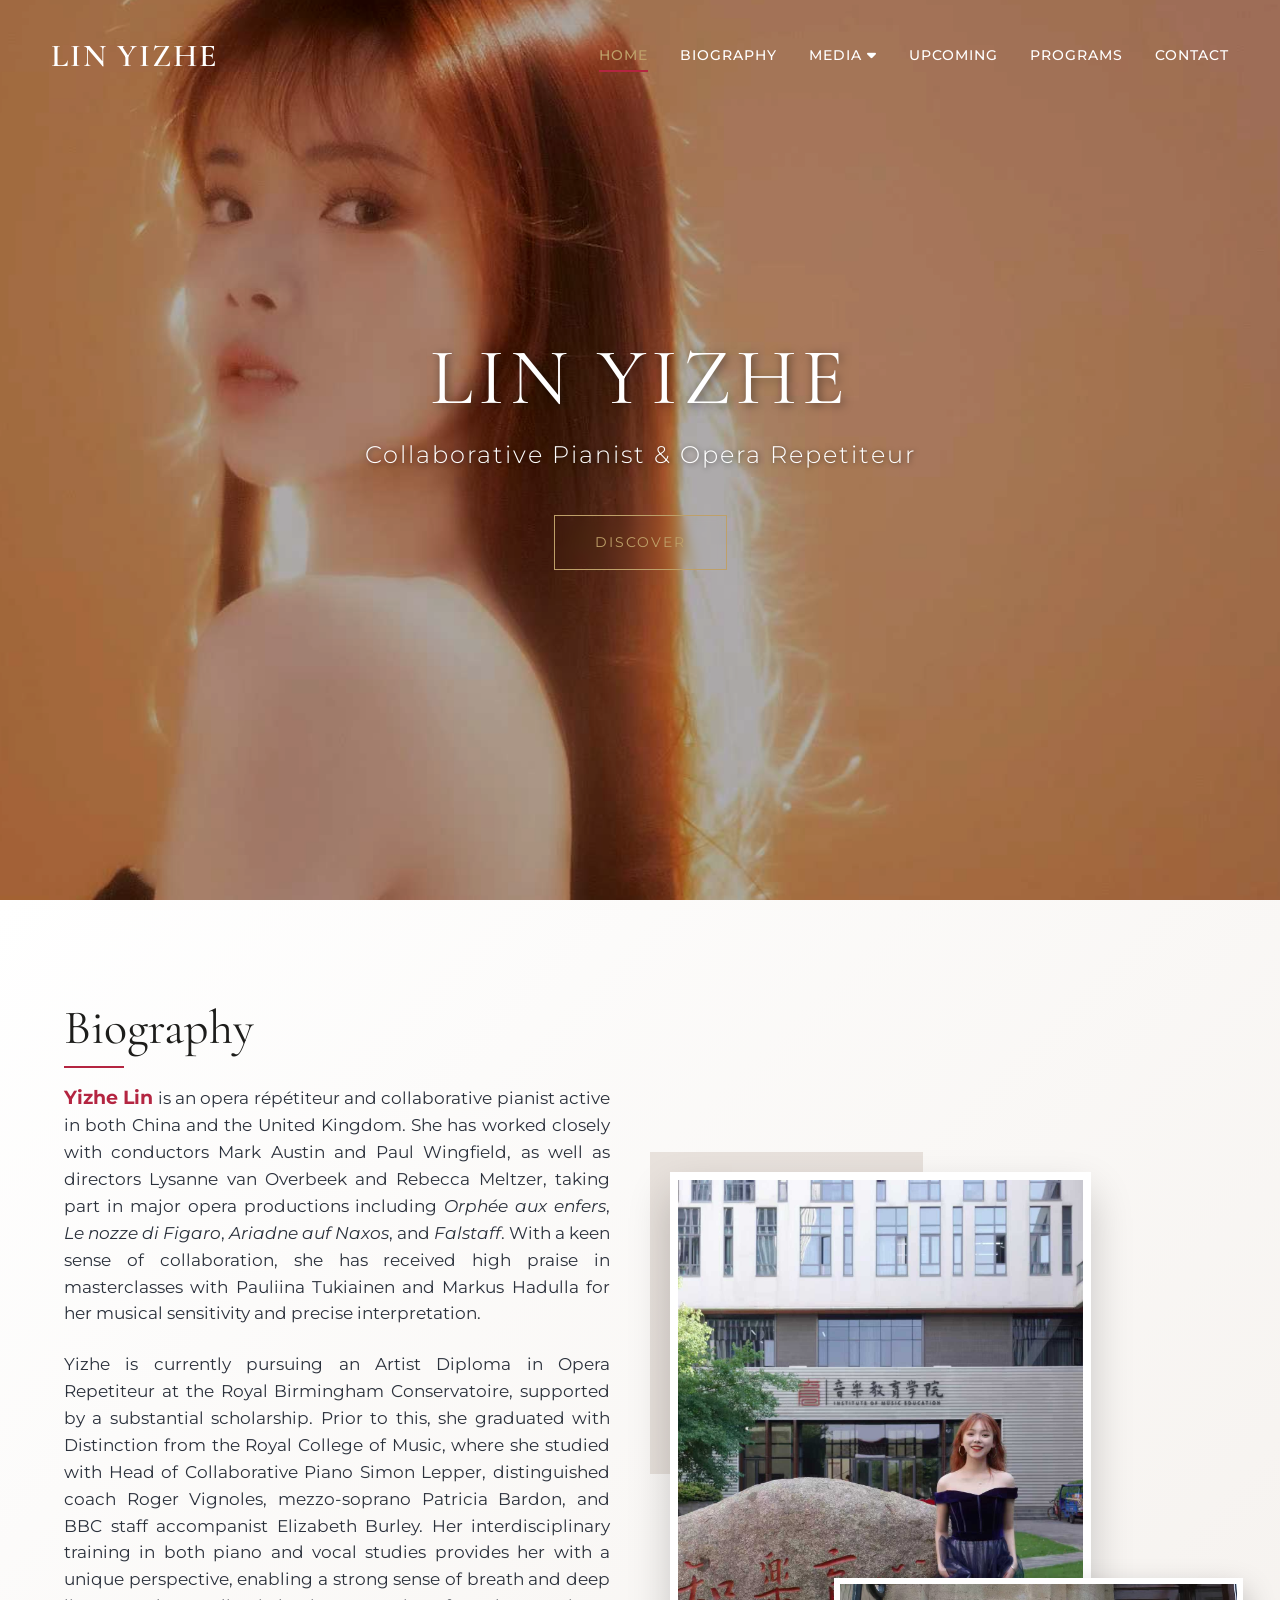
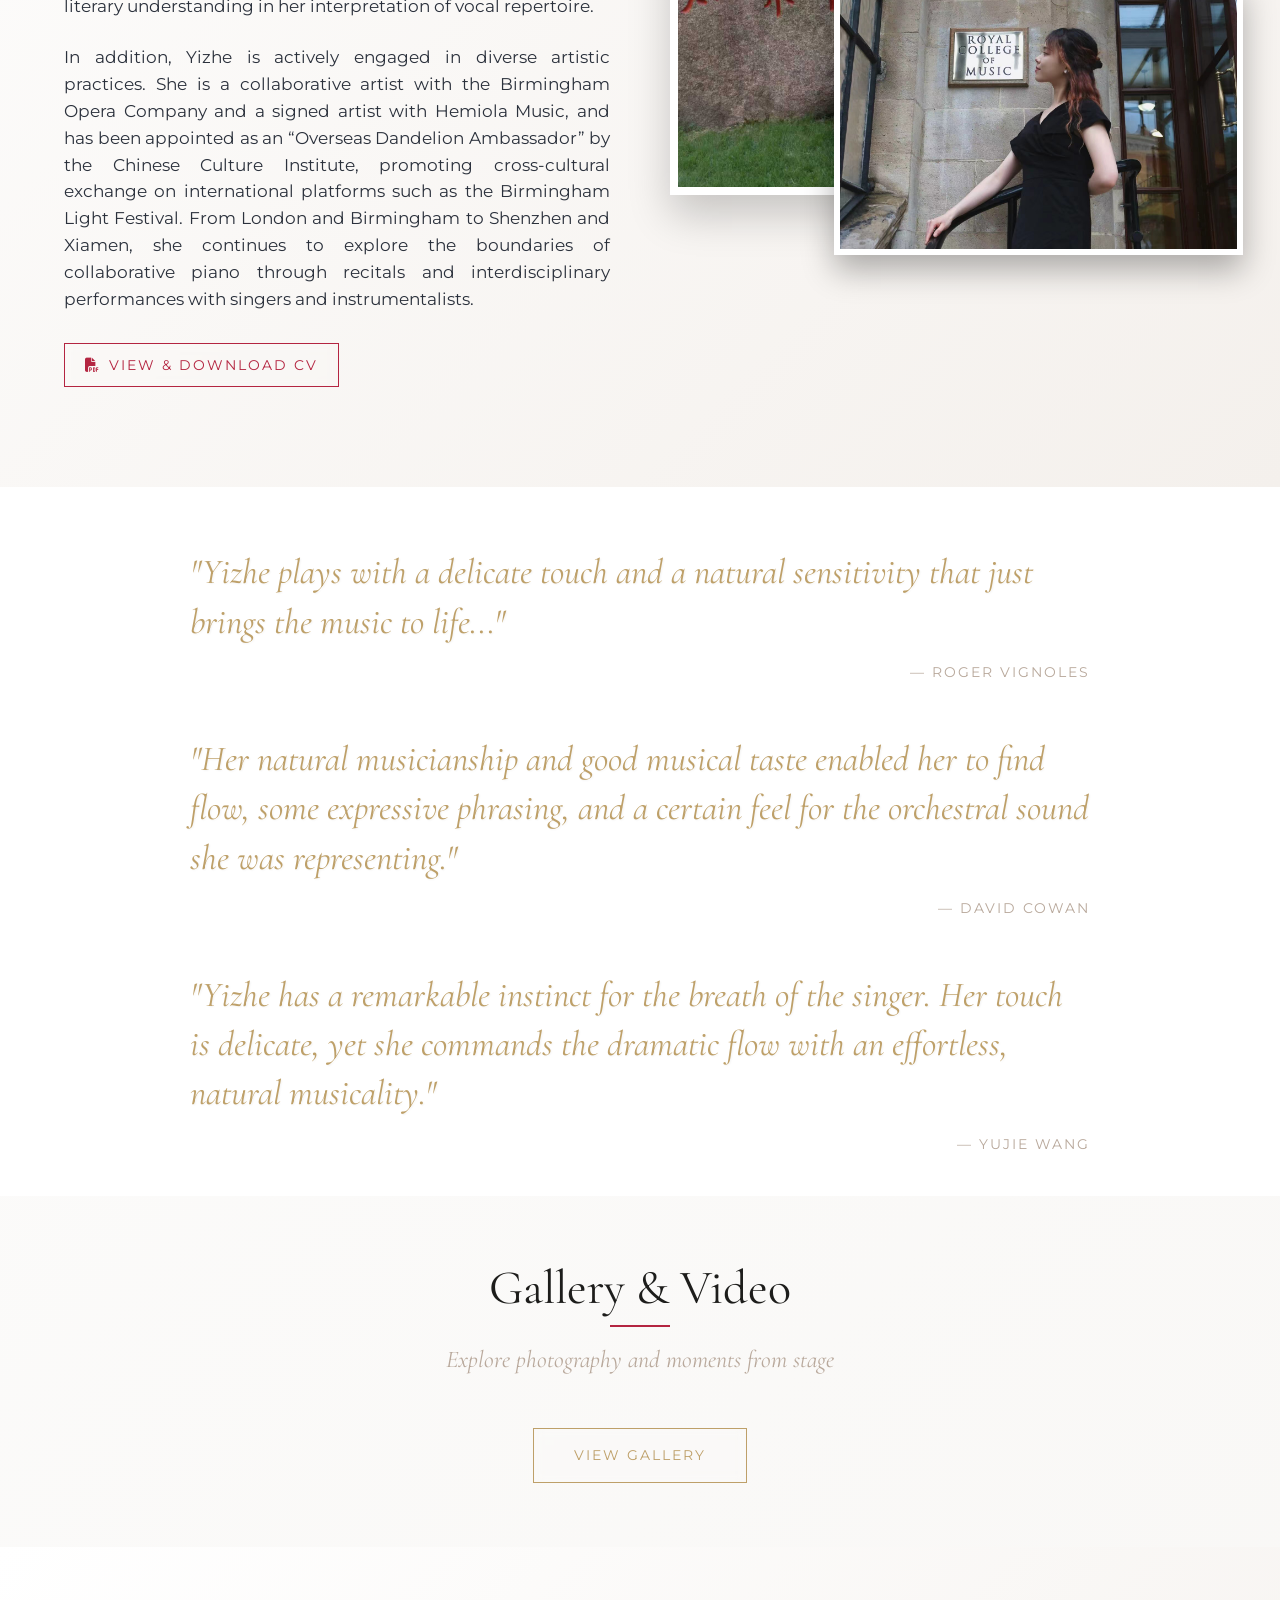
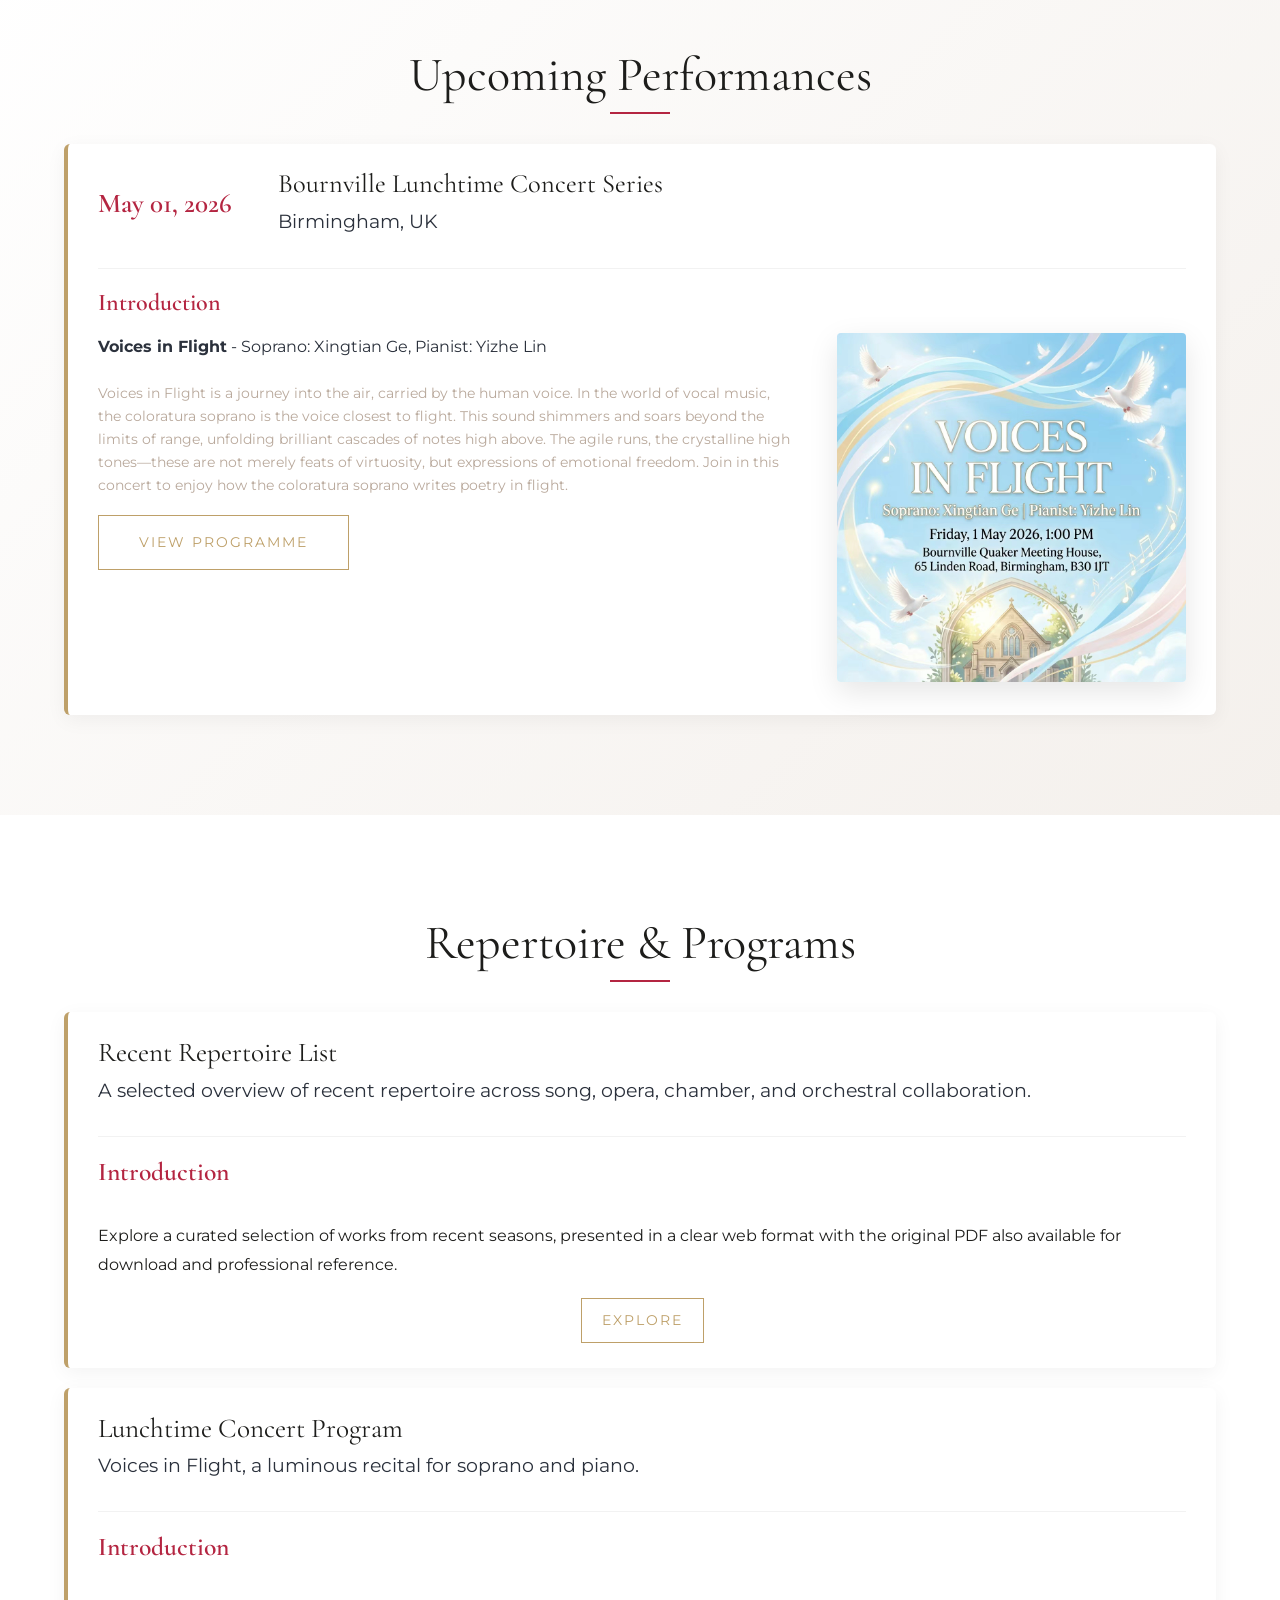
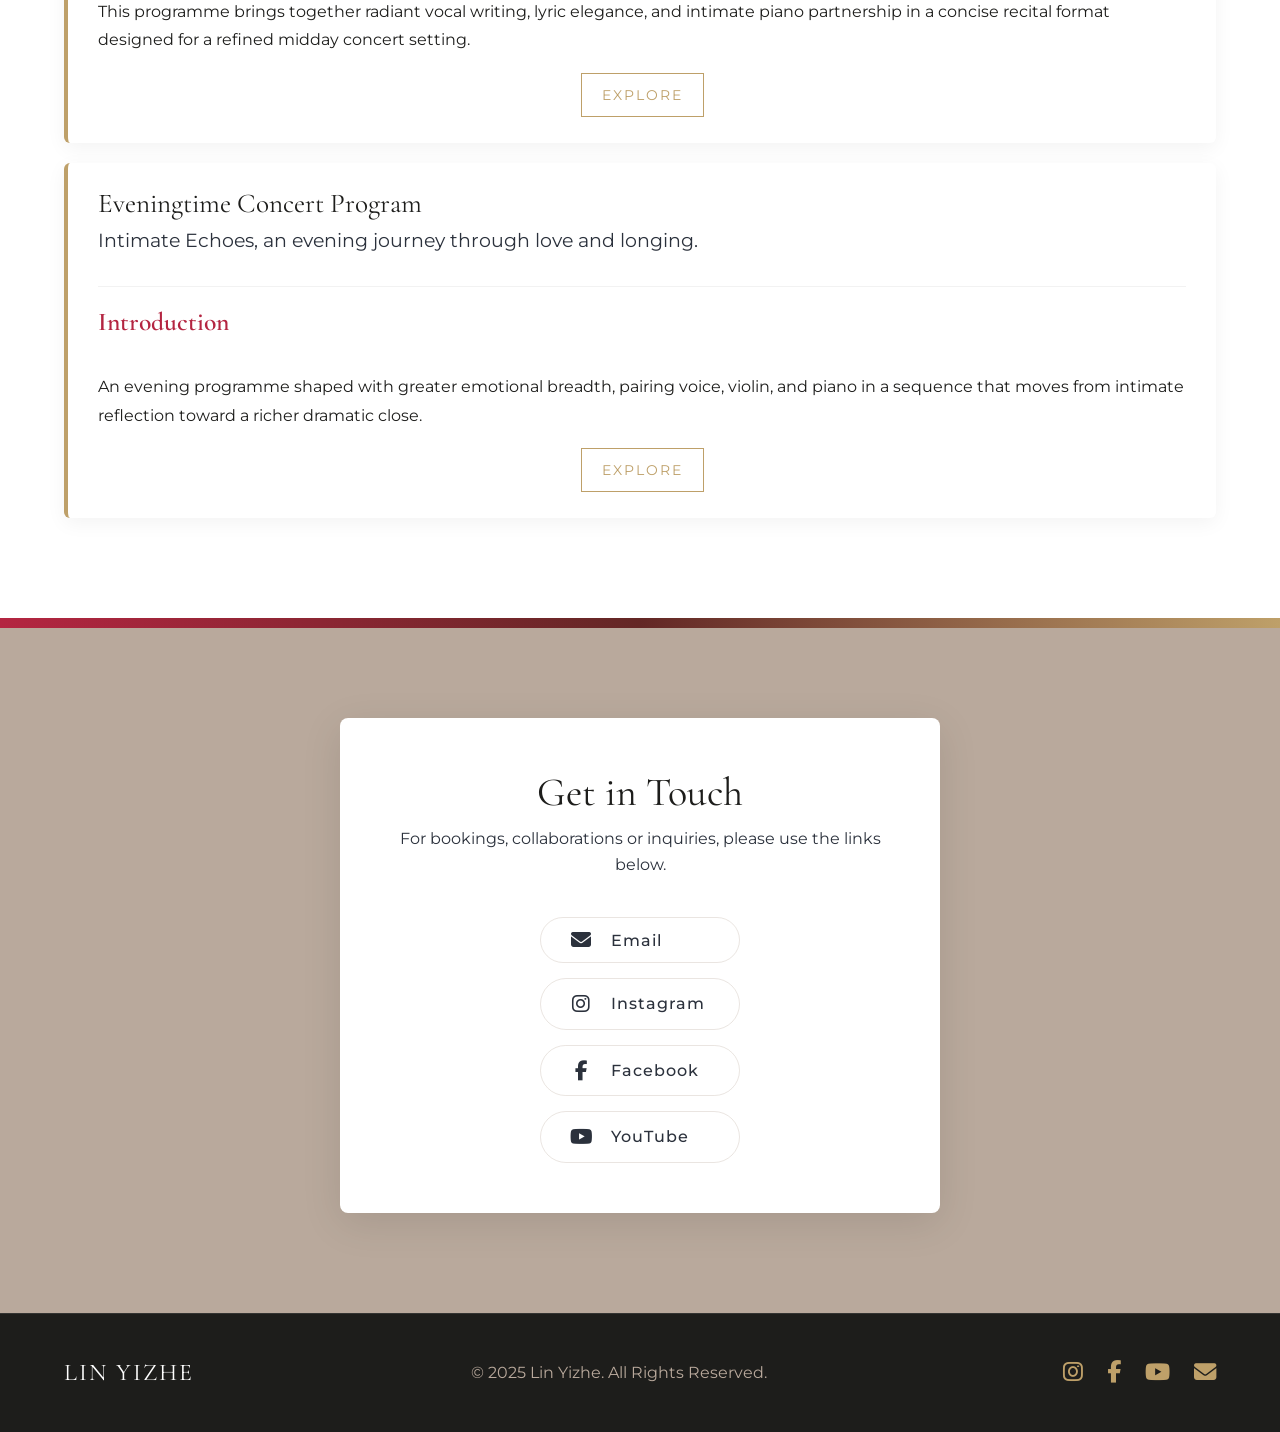
==== commit dc83216d: "更新说明" ====
--- a/index.html
+++ b/index.html
@@ -119,7 +119,7 @@
                     "Her natural musicianship and good musical taste enabled her to find flow, some expressive phrasing,
                     and a certain feel for the orchestral sound she was representing."
                 </blockquote>
-                <p class="quote-author">&mdash; 同步中</p>
+                <p class="quote-author">&mdash; David Cowan</p>
             </div>
 
             <div class="quote-block">
@@ -186,8 +186,8 @@
                                     virtuosity, but expressions of emotional freedom. Join in this concert to enjoy how
                                     the coloratura soprano writes poetry in flight.
                                 </p>
-                                <a href="up_prgm/up_prgm_May1.html" class="cta-button"
-                                    style="margin-top: 18px;">View Programme</a>
+                                <a href="up_prgm/up_prgm_May1.html" class="cta-button" style="margin-top: 18px;">View
+                                    Programme</a>
                             </div>
                             <div class="program-image" style="flex: 1; min-width: 250px;">
                                 <!-- Placeholder for poster -->
@@ -211,14 +211,17 @@
                     <div class="event-header">
                         <div class="event-details">
                             <h4>Recent Repertoire List</h4>
-                            <p>A selected overview of recent repertoire across song, opera, chamber, and orchestral collaboration.</p>
+                            <p>A selected overview of recent repertoire across song, opera, chamber, and orchestral
+                                collaboration.</p>
                         </div>
                     </div>
                     <div class="event-program-details program-row-details">
                         <h5>Introduction</h5>
                         <div class="program-content">
                             <div class="program-text">
-                                <p>Explore a curated selection of works from recent seasons, presented in a clear web format with the original PDF also available for download and professional reference.</p>
+                                <p>Explore a curated selection of works from recent seasons, presented in a clear web
+                                    format with the original PDF also available for download and professional reference.
+                                </p>
                                 <span class="cta-button small program-row-cta">Explore</span>
                             </div>
                         </div>
@@ -235,7 +238,9 @@
                         <h5>Introduction</h5>
                         <div class="program-content">
                             <div class="program-text">
-                                <p>This programme brings together radiant vocal writing, lyric elegance, and intimate piano partnership in a concise recital format designed for a refined midday concert setting.</p>
+                                <p>This programme brings together radiant vocal writing, lyric elegance, and intimate
+                                    piano partnership in a concise recital format designed for a refined midday concert
+                                    setting.</p>
                                 <span class="cta-button small program-row-cta">Explore</span>
                             </div>
                         </div>
@@ -252,7 +257,9 @@
                         <h5>Introduction</h5>
                         <div class="program-content">
                             <div class="program-text">
-                                <p>An evening programme shaped with greater emotional breadth, pairing voice, violin, and piano in a sequence that moves from intimate reflection toward a richer dramatic close.</p>
+                                <p>An evening programme shaped with greater emotional breadth, pairing voice, violin,
+                                    and piano in a sequence that moves from intimate reflection toward a richer dramatic
+                                    close.</p>
                                 <span class="cta-button small program-row-cta">Explore</span>
                             </div>
                         </div>
@@ -314,4 +321,4 @@
     <script src="script.js"></script>
 </body>
 
-</html>
+</html>
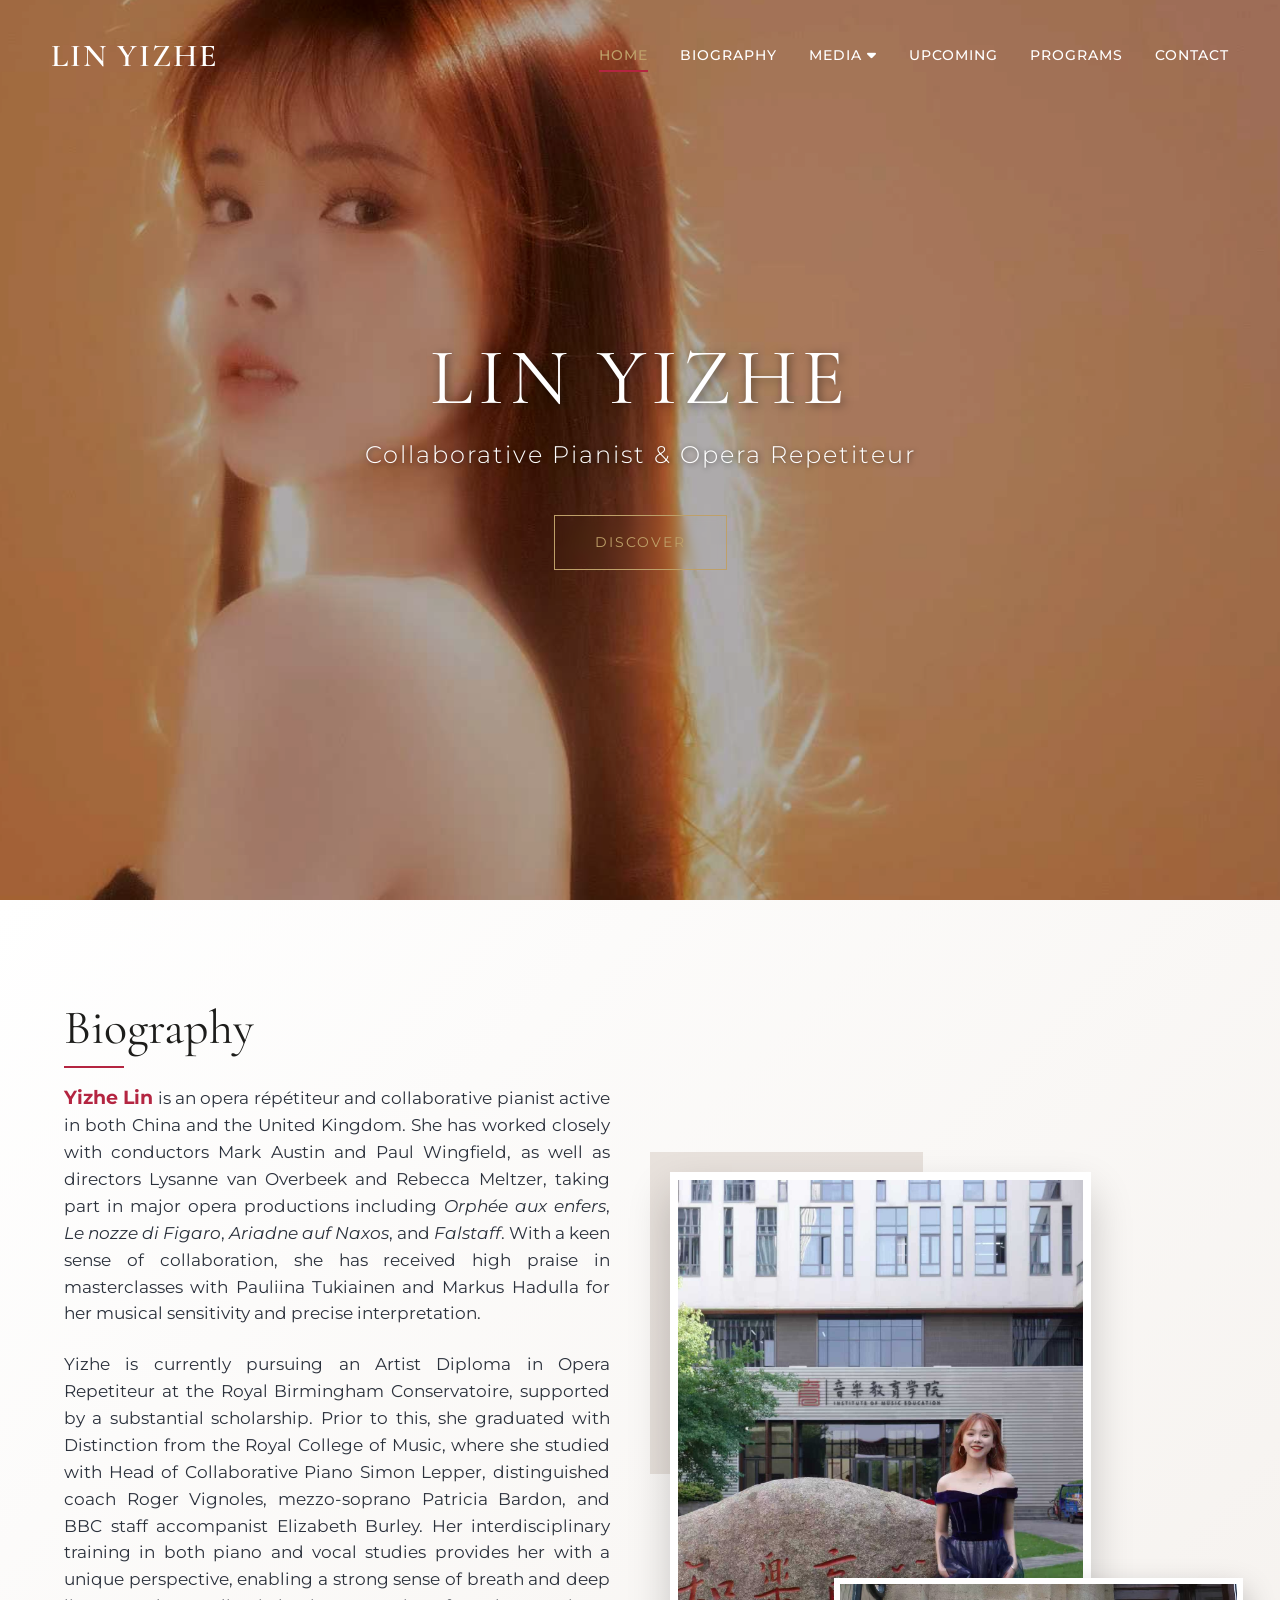
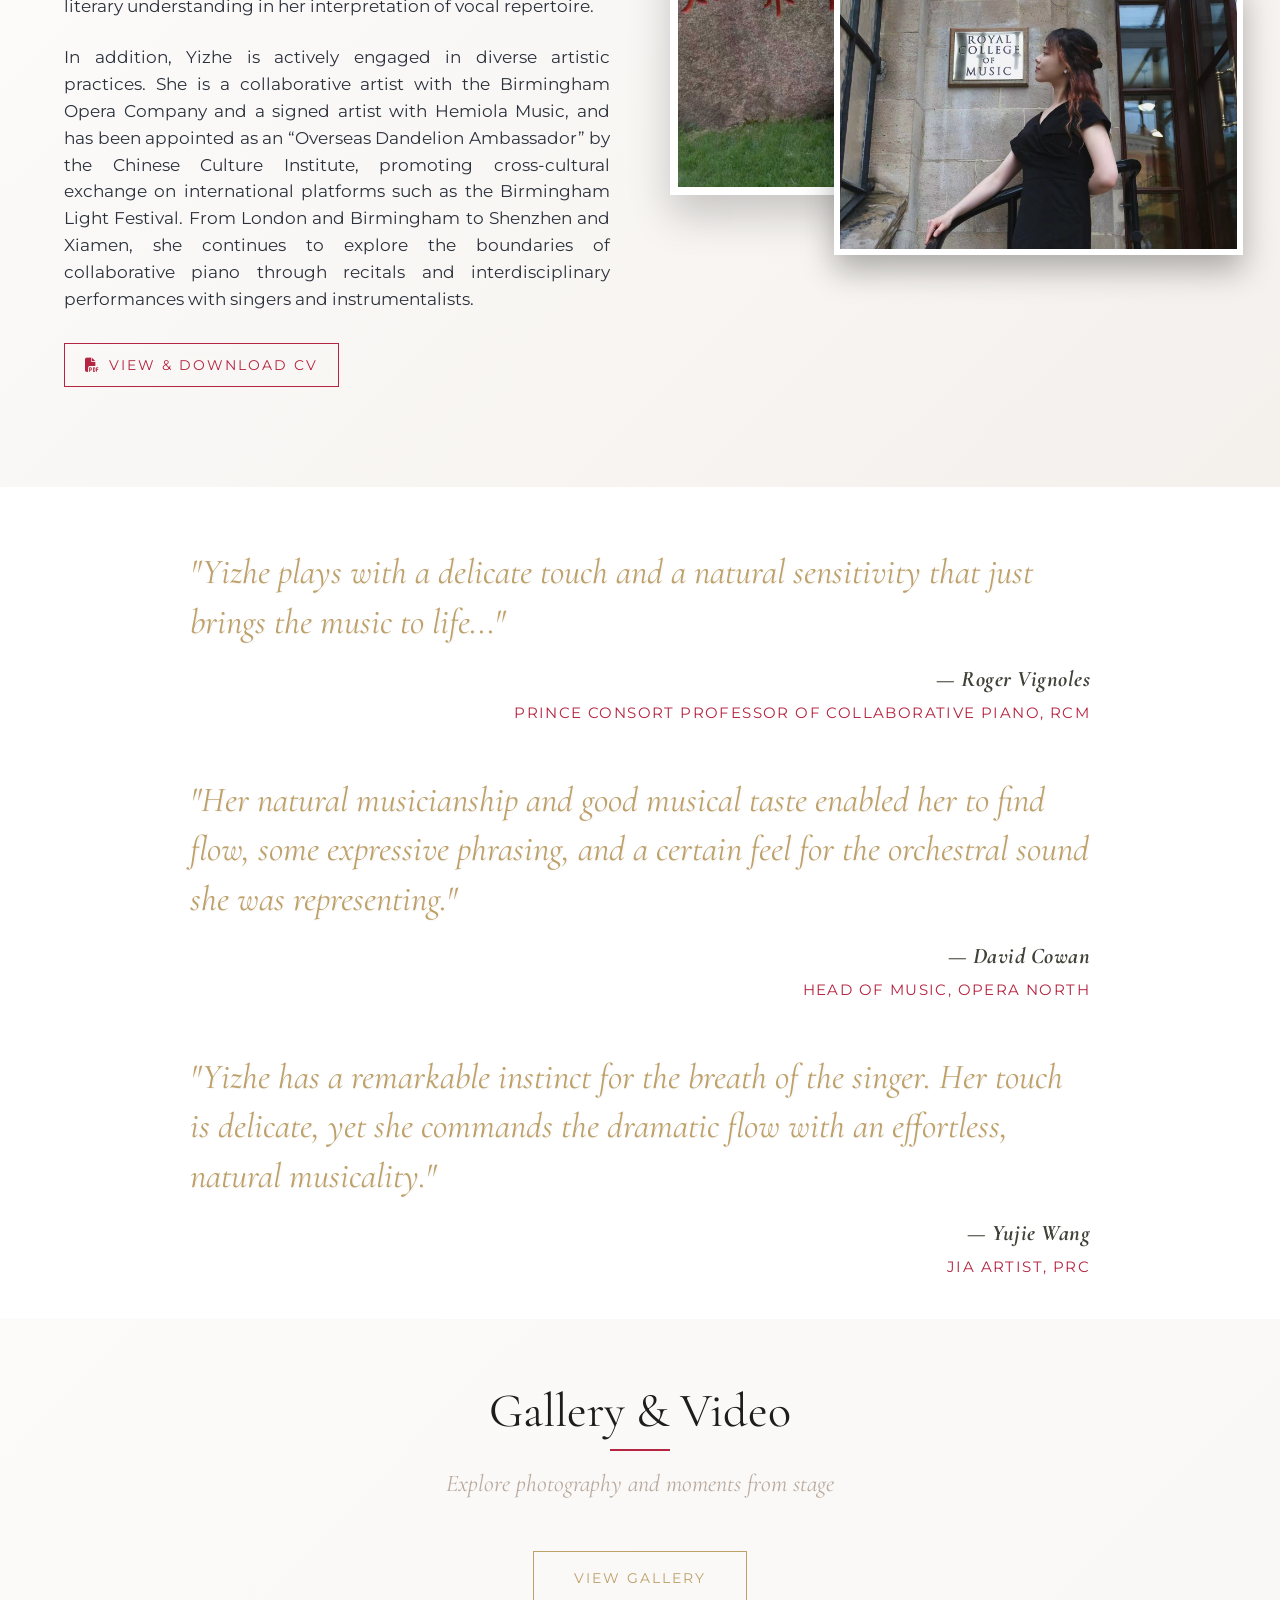
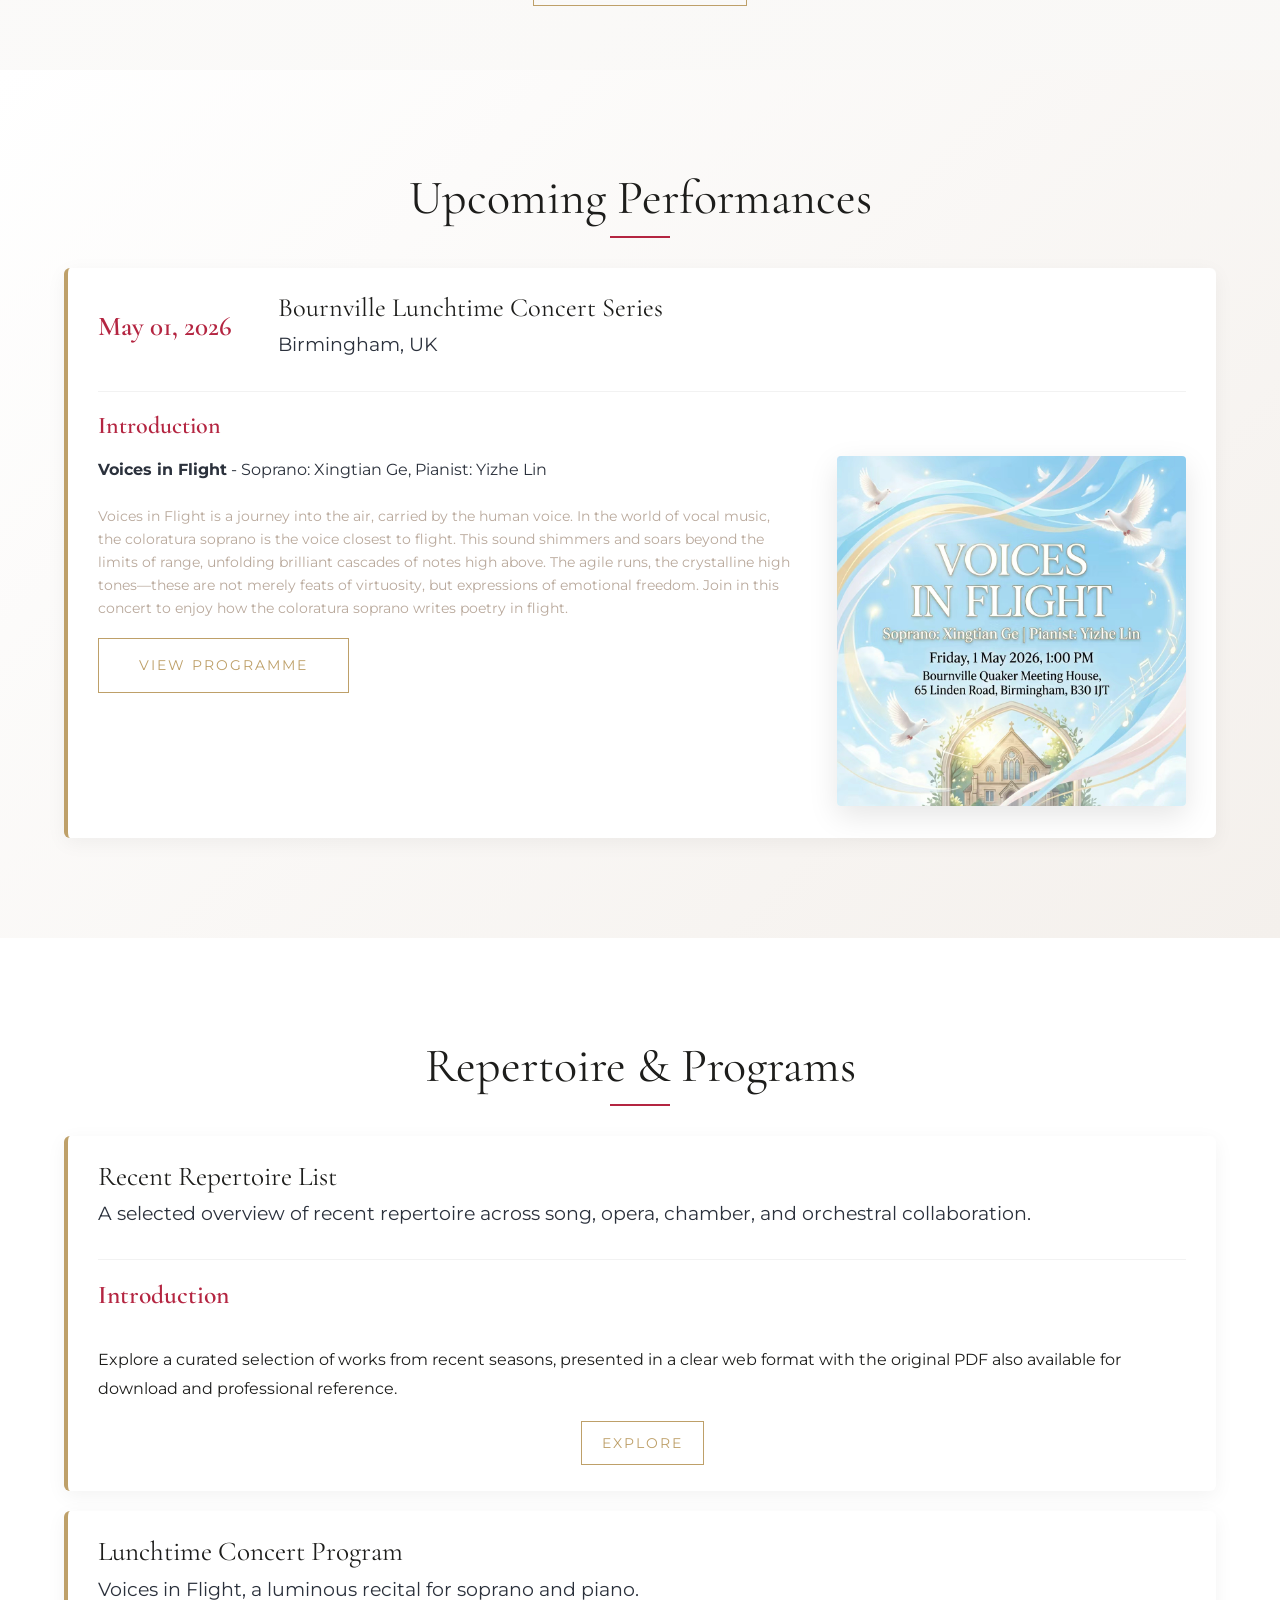
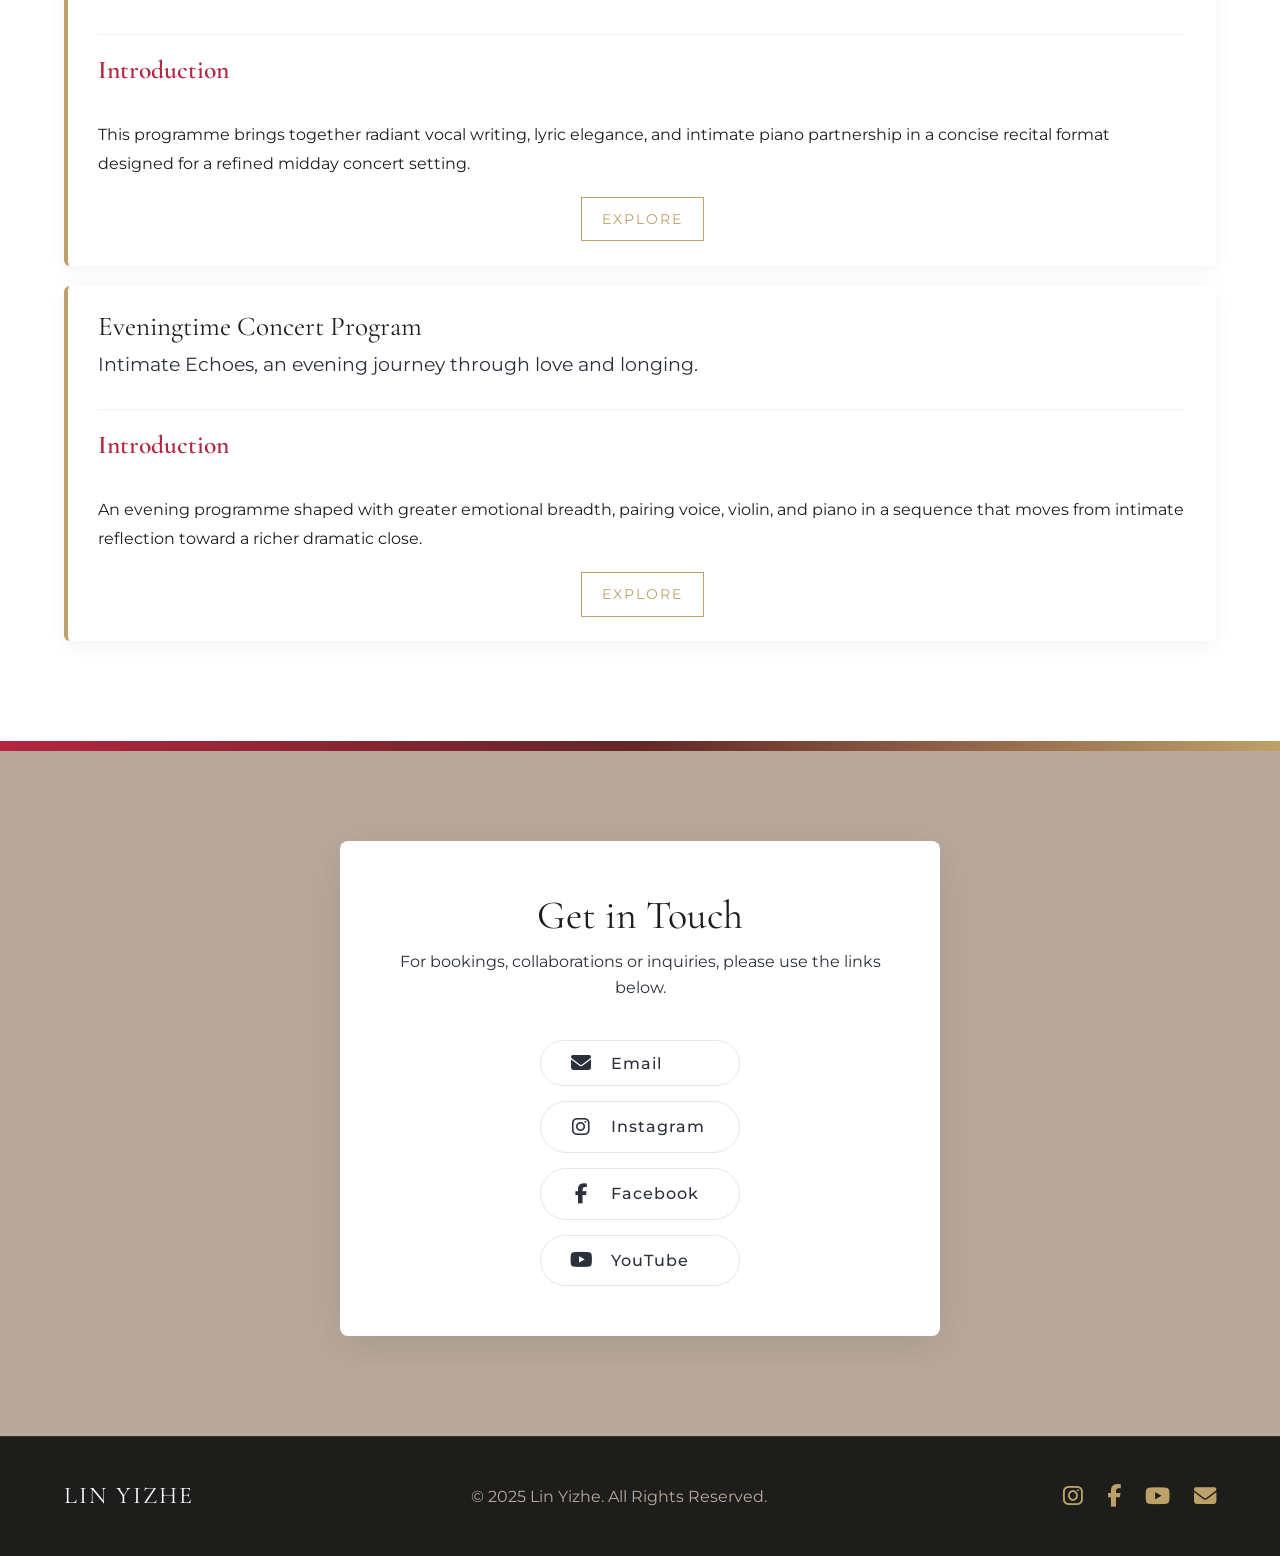
==== commit 575d9376: "更新说明" ====
--- a/index.html
+++ b/index.html
@@ -109,7 +109,10 @@
                 <blockquote class="artistic-quote">
                     "Yizhe plays with a delicate touch and a natural sensitivity that just brings the music to life..."
                 </blockquote>
-                <p class="quote-author">&mdash; Roger Vignoles</p>
+                <p class="quote-author">
+                    <span class="quote-author-name">&mdash; Roger Vignoles</span>
+                    <span class="quote-author-title">Prince Consort Professor of Collaborative Piano, RCM</span>
+                </p>
             </div>
 
 
@@ -119,7 +122,10 @@
                     "Her natural musicianship and good musical taste enabled her to find flow, some expressive phrasing,
                     and a certain feel for the orchestral sound she was representing."
                 </blockquote>
-                <p class="quote-author">&mdash; David Cowan</p>
+                <p class="quote-author">
+                    <span class="quote-author-name">&mdash; David Cowan</span>
+                    <span class="quote-author-title">Head of Music, Opera North</span>
+                </p>
             </div>
 
             <div class="quote-block">
@@ -127,7 +133,10 @@
                     "Yizhe has a remarkable instinct for the breath of the singer. Her touch is delicate, yet she
                     commands the dramatic flow with an effortless, natural musicality."
                 </blockquote>
-                <p class="quote-author">&mdash; Yujie Wang</p>
+                <p class="quote-author">
+                    <span class="quote-author-name">&mdash; Yujie Wang</span>
+                    <span class="quote-author-title">Jia Artist, PRC</span>
+                </p>
             </div>
 
 
--- a/style.css
+++ b/style.css
@@ -458,10 +458,28 @@
     font-family: var(--font-body);
     font-size: 0.9rem;
     color: var(--color-warm-grey);
-    text-transform: uppercase;
-    letter-spacing: 2px;
     margin-top: 15px;
     text-align: right;
+    display: flex;
+    flex-direction: column;
+    align-items: flex-end;
+    gap: 4px;
+}
+
+.quote-author-name {
+    font-family: var(--font-heading);
+    font-size: 1.4rem;
+    font-style: italic;
+    font-weight: 700;
+    letter-spacing: 0.5px;
+    color: #414138;
+}
+
+.quote-author-title {
+    font-size: 0.95rem;
+    letter-spacing: 1.4px;
+    text-transform: uppercase;
+    color: var(--color-crimson);
 }
 
 @media (max-width: 768px) {
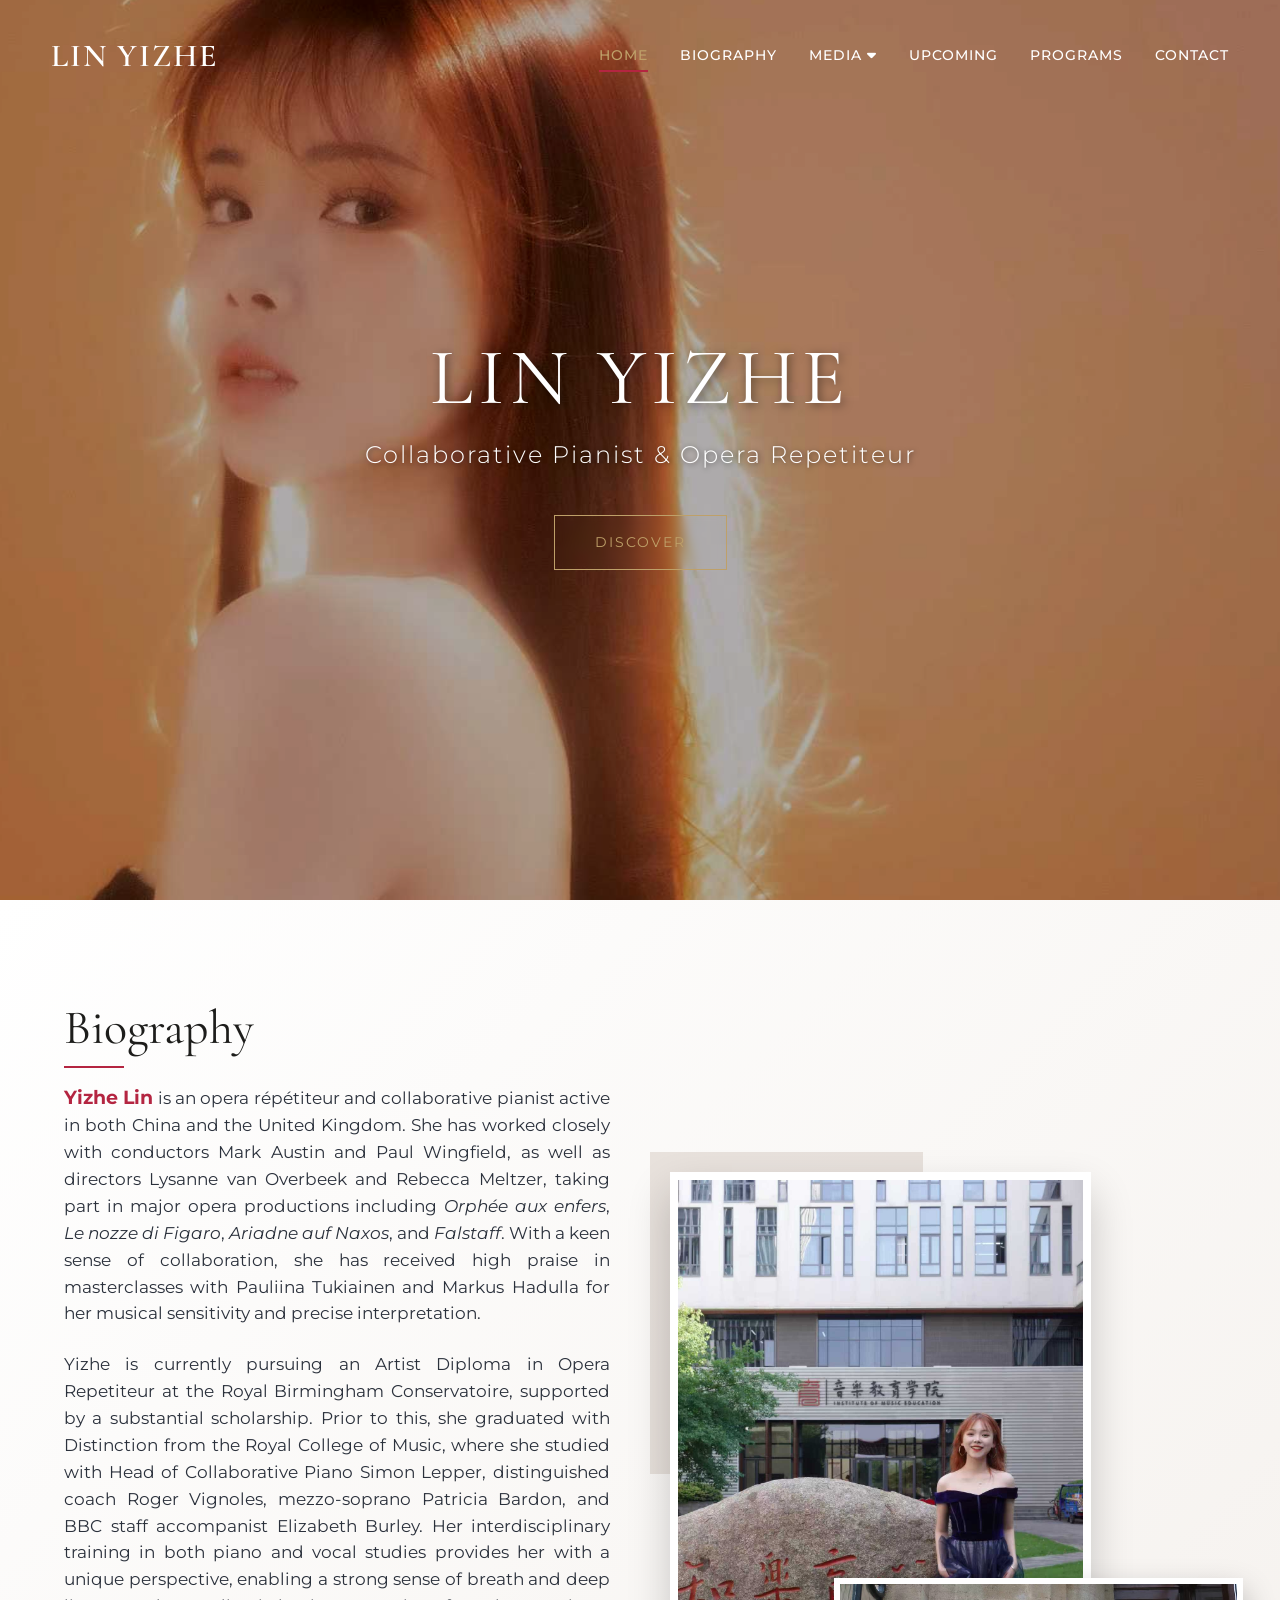
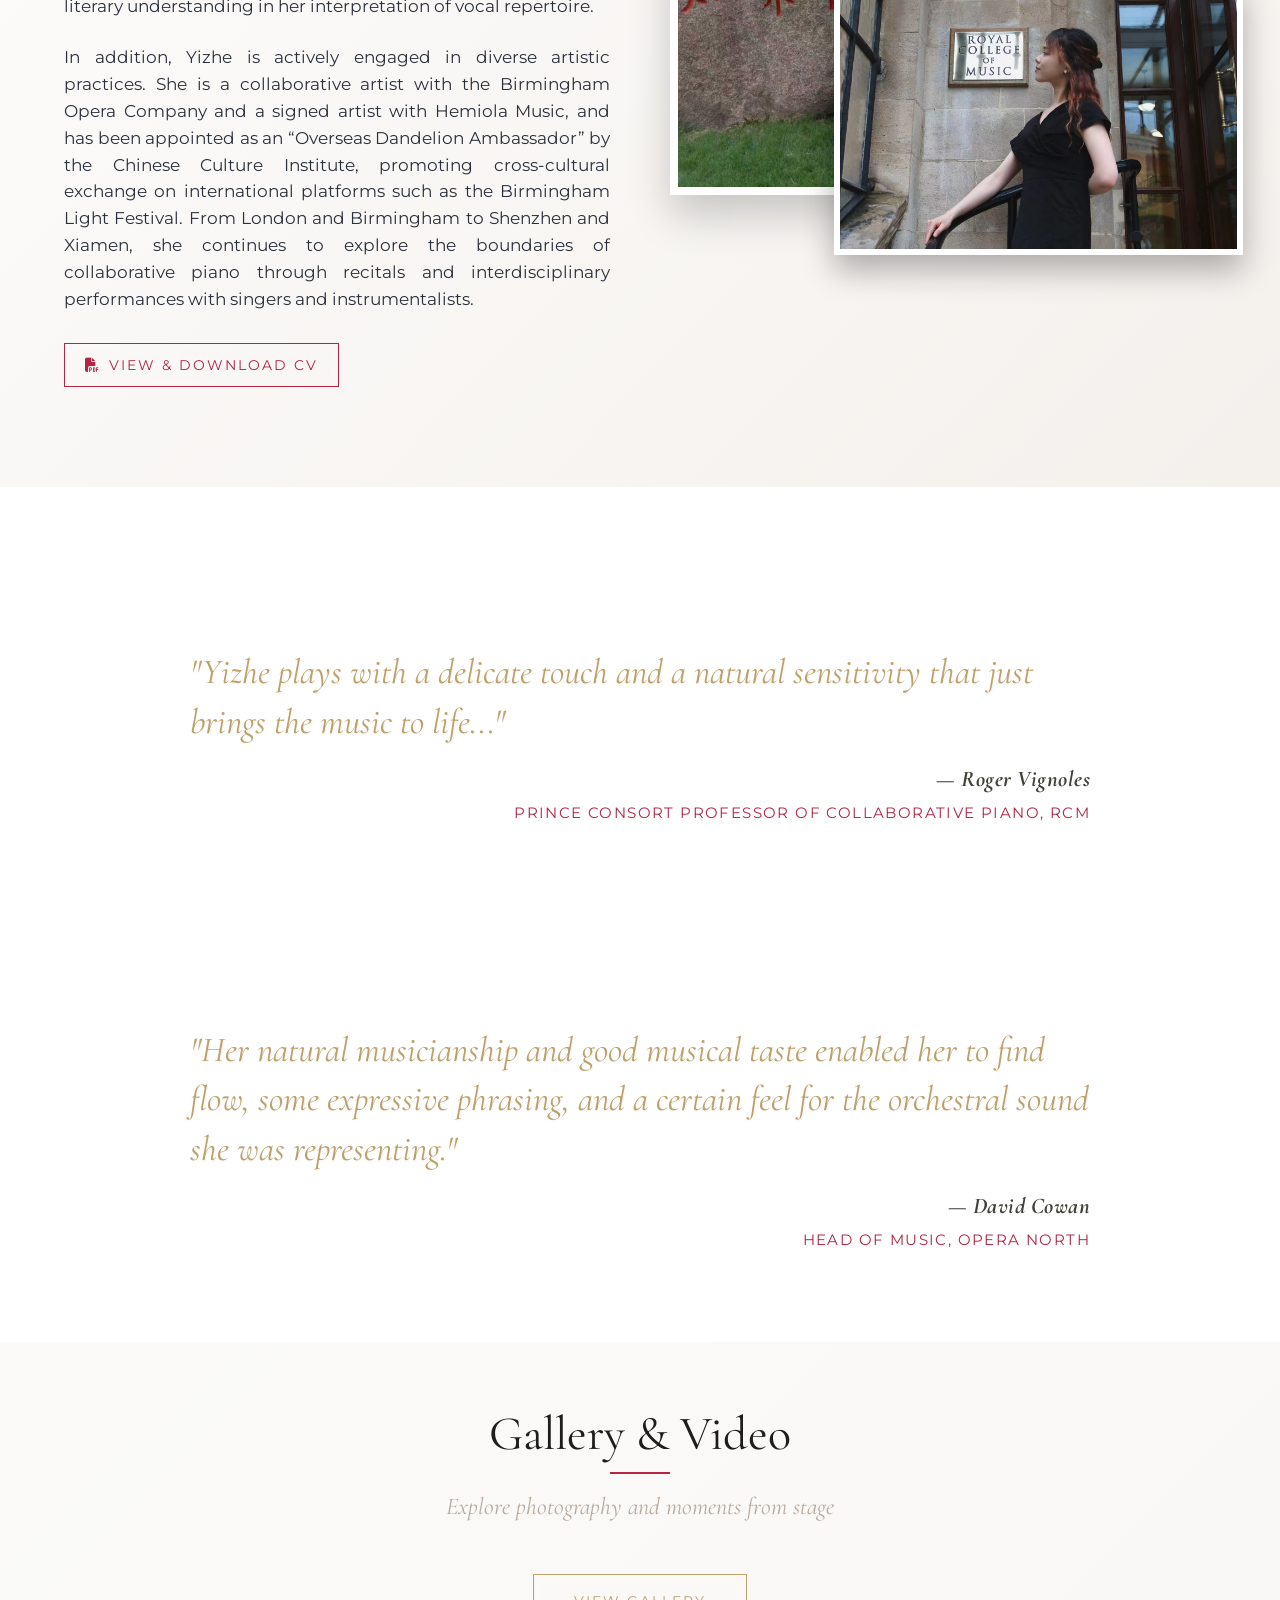
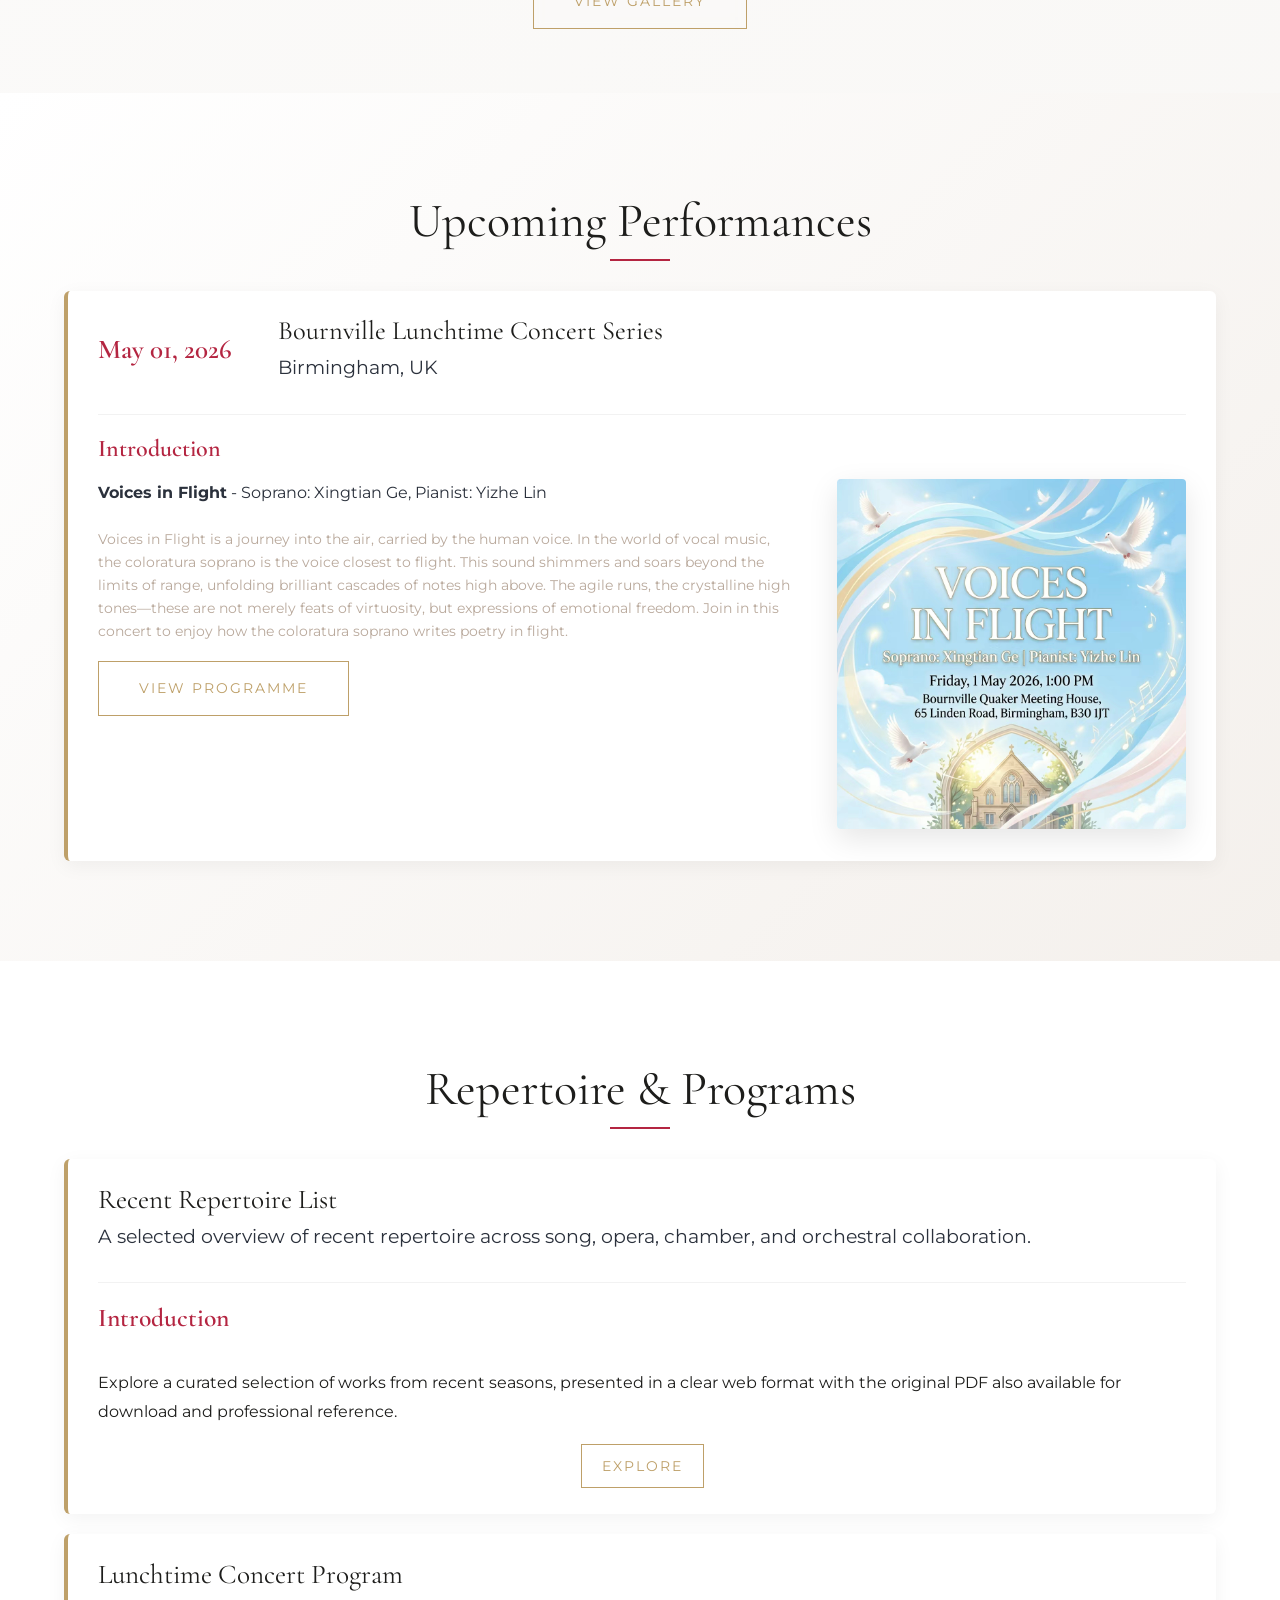
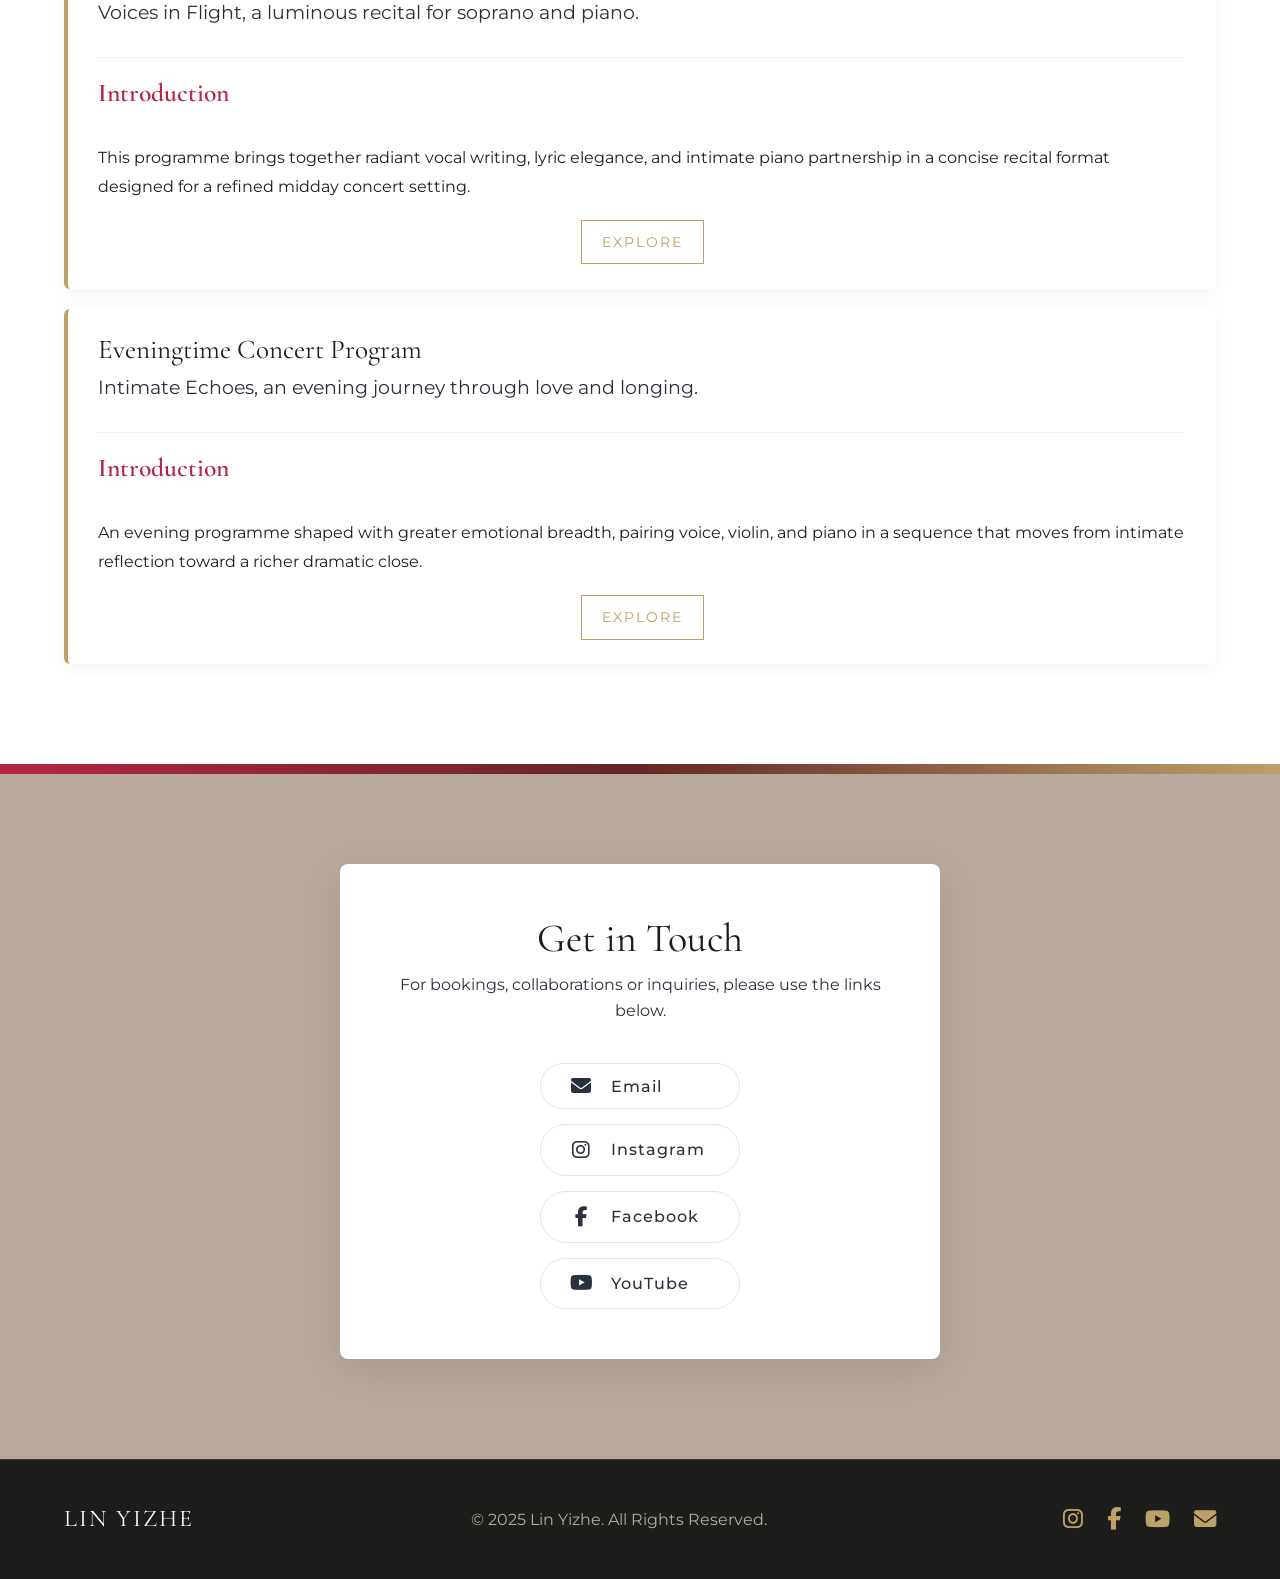
==== commit f92555ba: "更新说明" ====
--- a/index.html
+++ b/index.html
@@ -107,12 +107,34 @@
         <div class="container testimonial-container">
             <div class="quote-block">
                 <blockquote class="artistic-quote">
+            </div>
+
+            <div class="quote-block">
+                <blockquote class="artistic-quote">
+            </div>
+
+
+            <div class="quote-block">
+                <blockquote class="artistic-quote">
                     "Yizhe plays with a delicate touch and a natural sensitivity that just brings the music to life..."
                 </blockquote>
                 <p class="quote-author">
                     <span class="quote-author-name">&mdash; Roger Vignoles</span>
                     <span class="quote-author-title">Prince Consort Professor of Collaborative Piano, RCM</span>
                 </p>
+            </div>
+
+
+            <div class="quote-block">
+                <blockquote class="artistic-quote">
+            </div>
+
+            <div class="quote-block">
+                <blockquote class="artistic-quote">
+            </div>
+
+            <div class="quote-block">
+                <blockquote class="artistic-quote">
             </div>
 
 
@@ -130,14 +152,9 @@
 
             <div class="quote-block">
                 <blockquote class="artistic-quote">
-                    "Yizhe has a remarkable instinct for the breath of the singer. Her touch is delicate, yet she
-                    commands the dramatic flow with an effortless, natural musicality."
-                </blockquote>
-                <p class="quote-author">
-                    <span class="quote-author-name">&mdash; Yujie Wang</span>
-                    <span class="quote-author-title">Jia Artist, PRC</span>
-                </p>
-            </div>
+            </div>
+
+
 
 
 
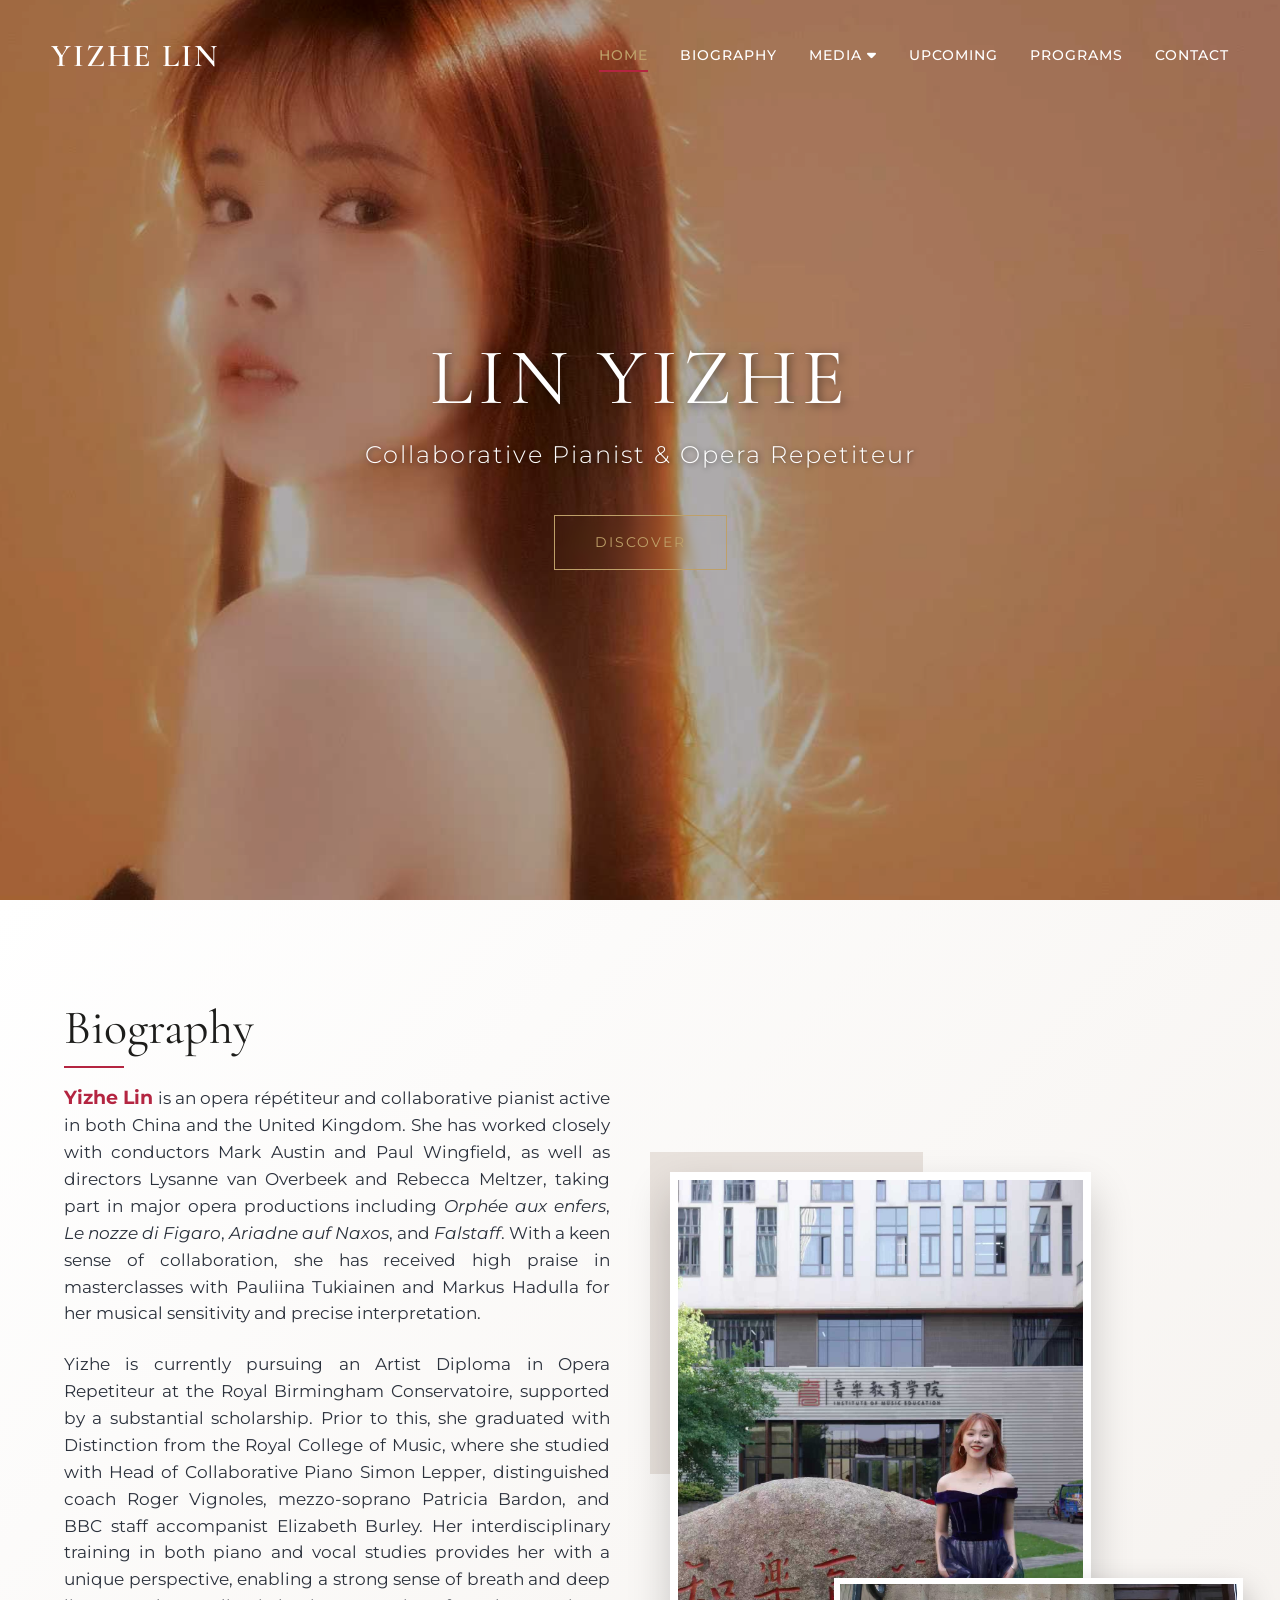
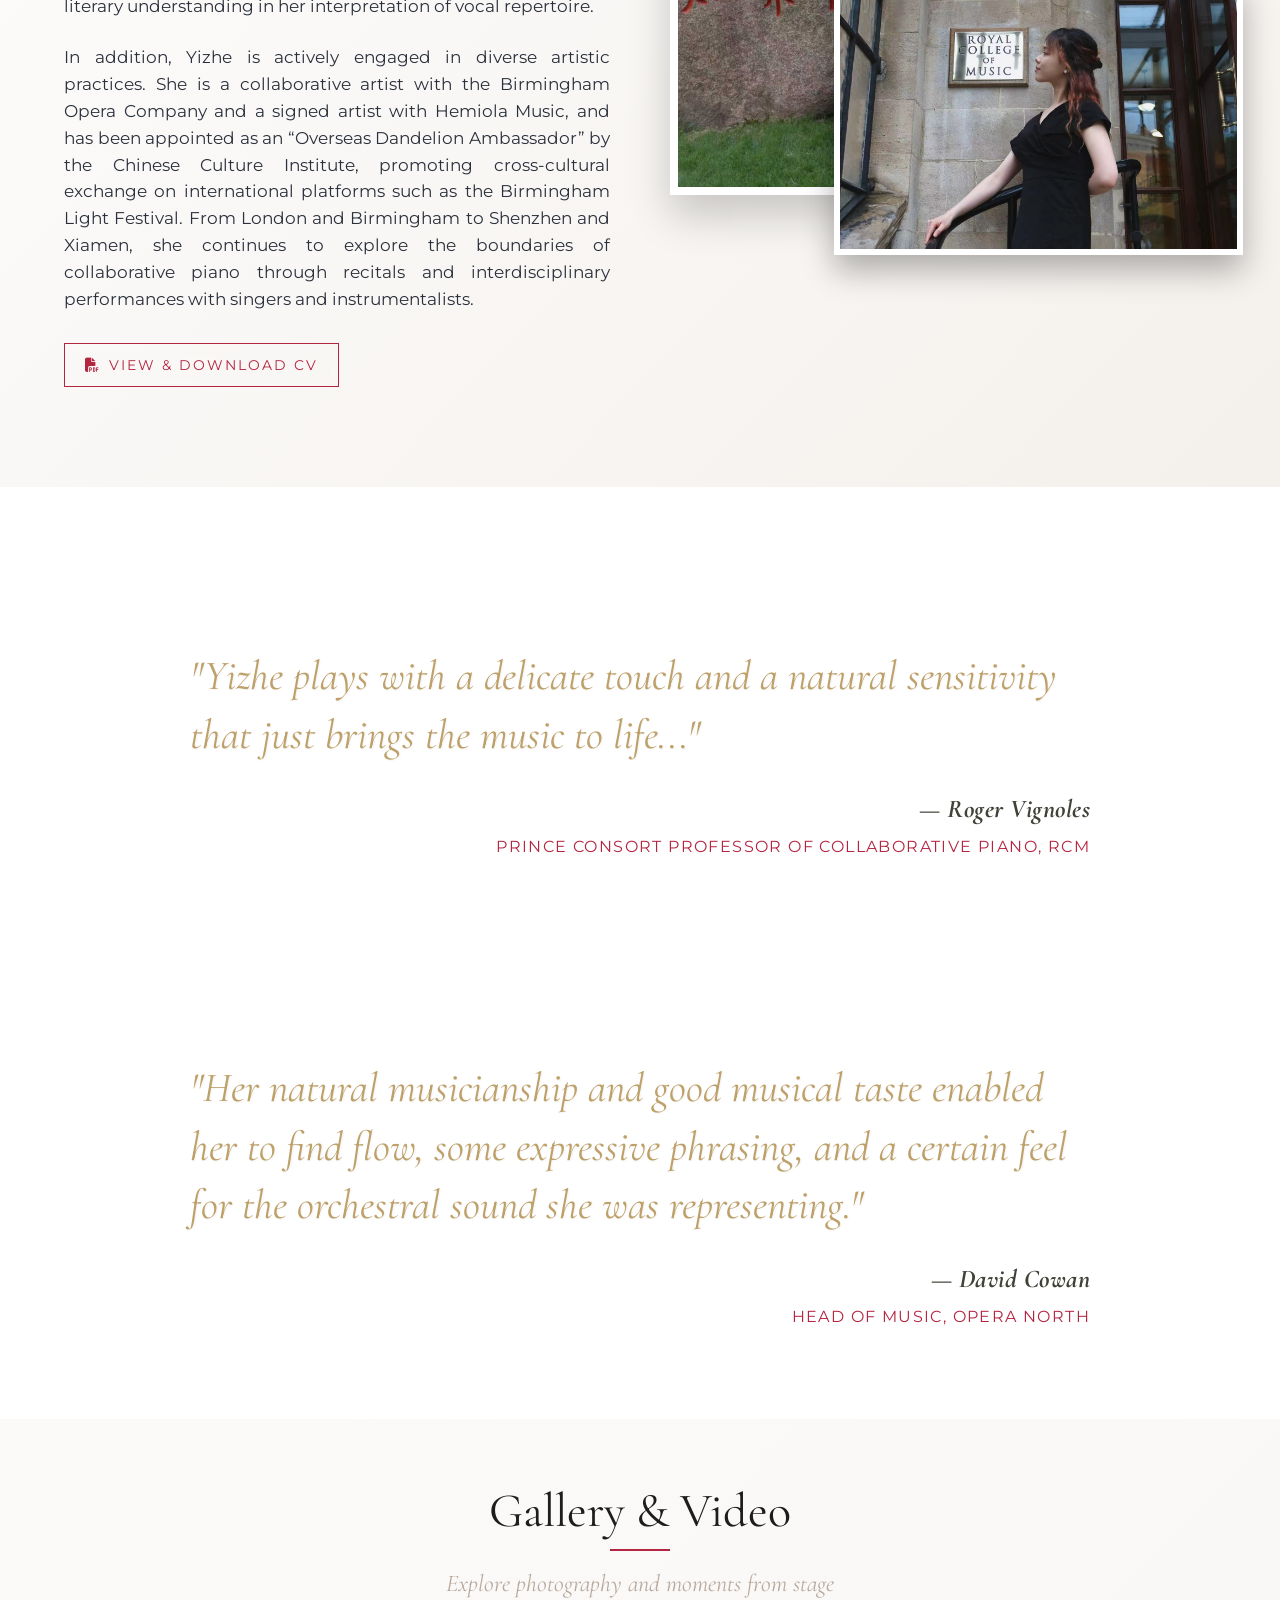
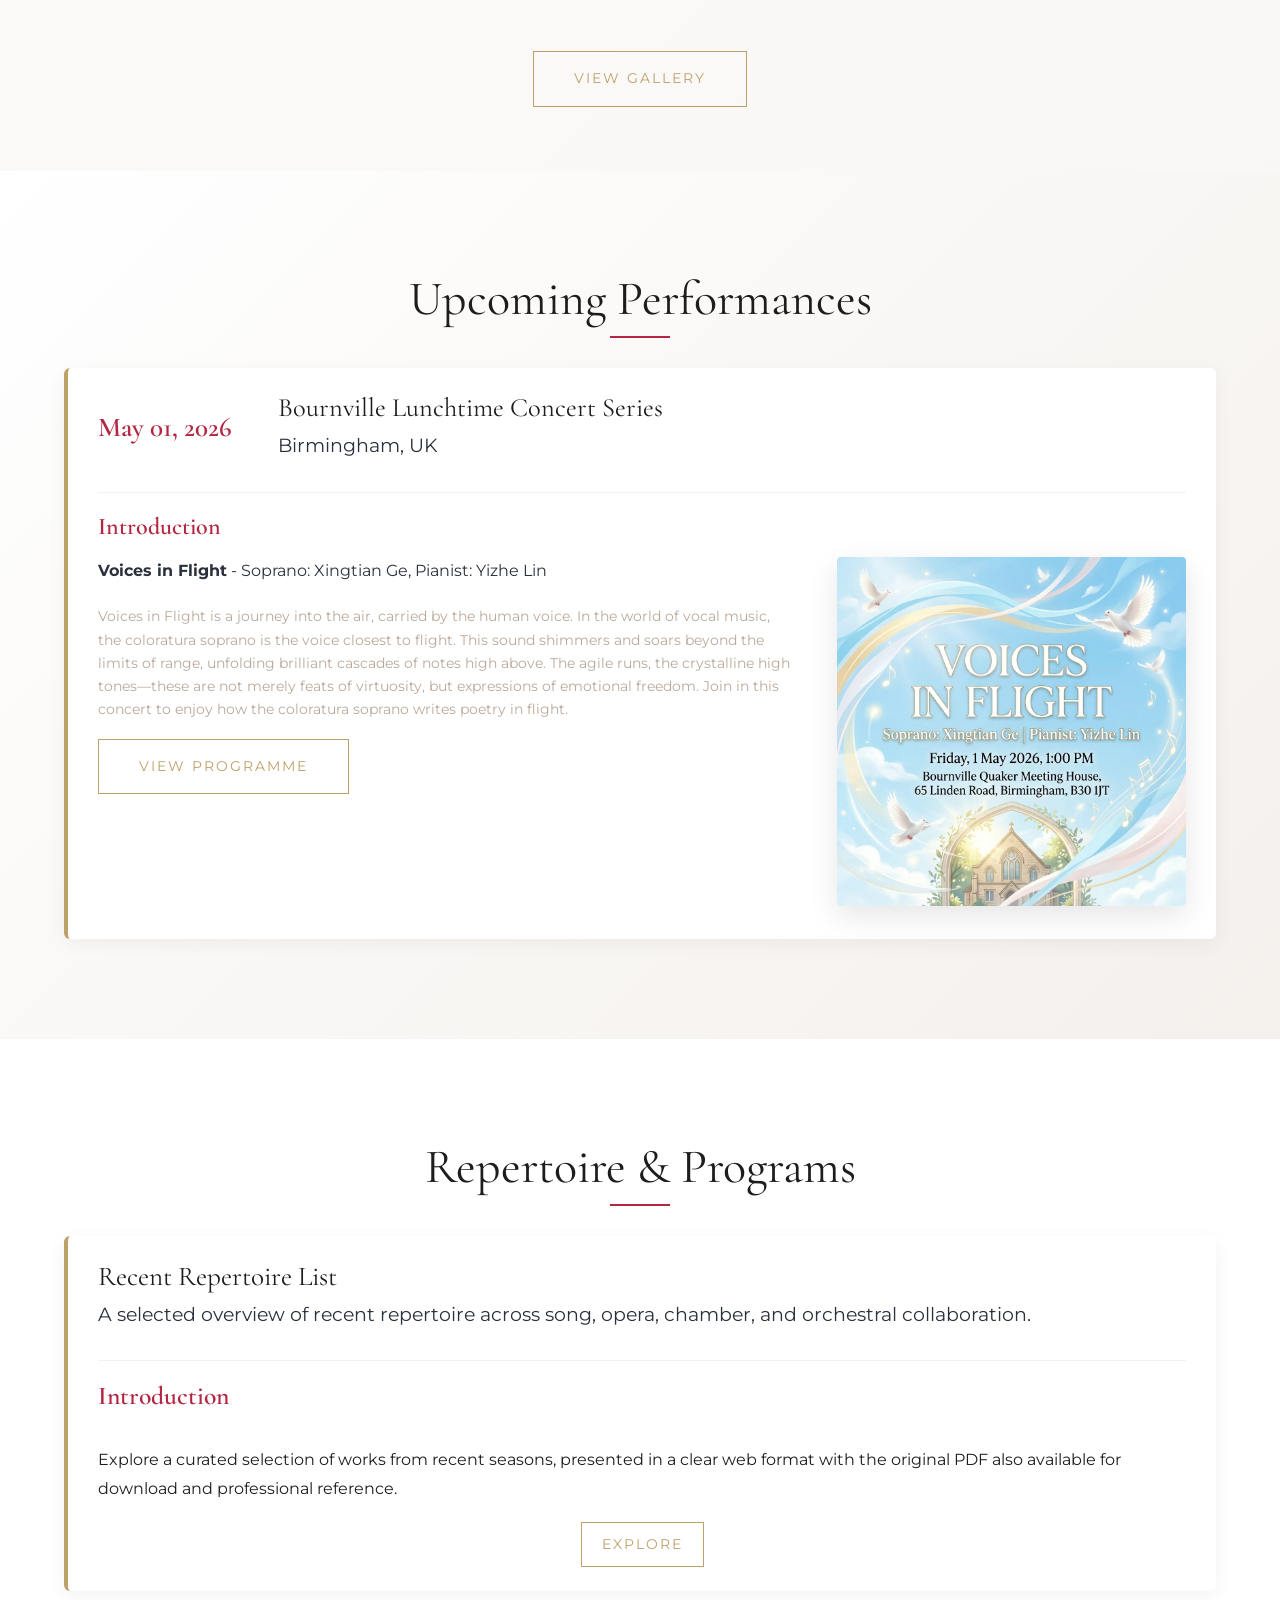
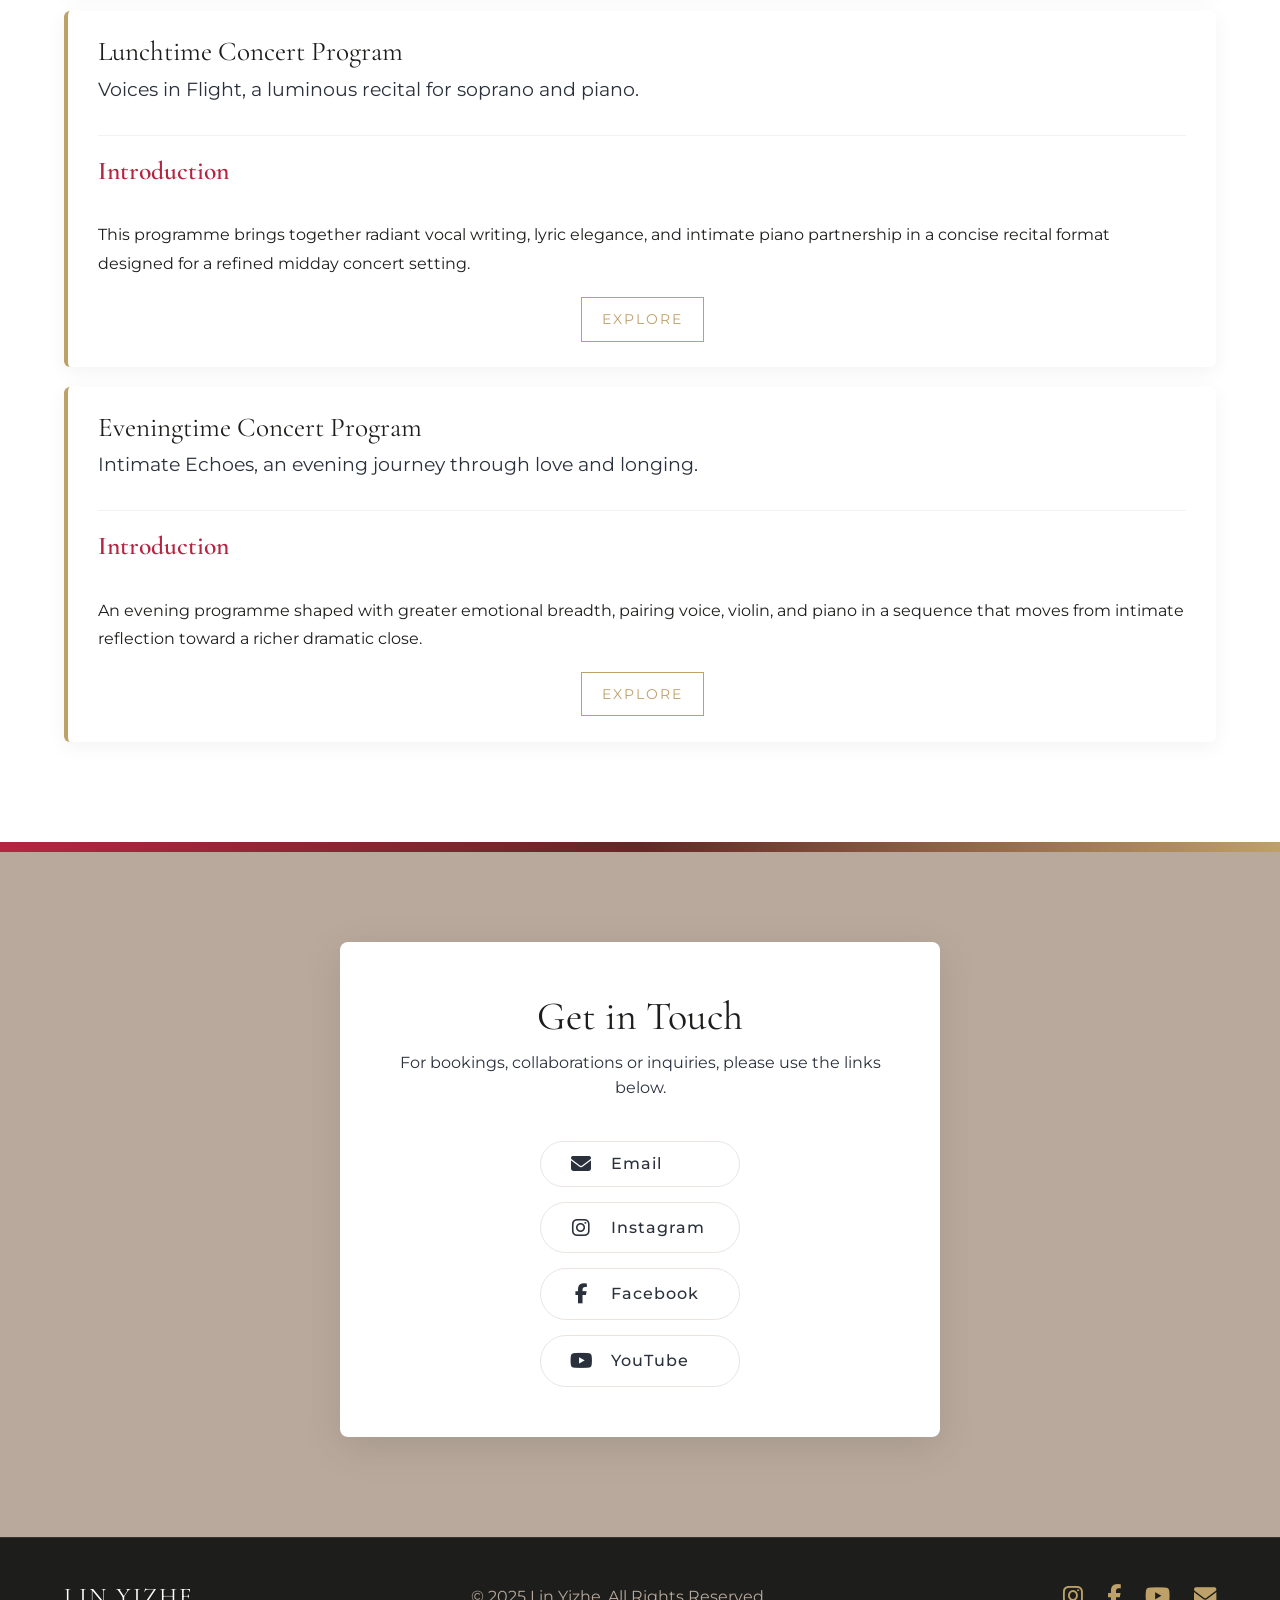
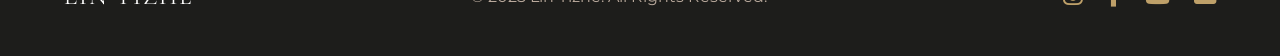
==== commit 591d26d4: "更新说明" ====
--- a/index.html
+++ b/index.html
@@ -5,7 +5,7 @@
     <meta charset="UTF-8">
     <meta name="viewport" content="width=device-width, initial-scale=1.0">
     <meta name="description" content="Lin Yizhe is a Collaborative Pianist and Opera Repetiteur.">
-    <title>Lin Yizhe | Collaborative Pianist</title>
+    <title>Yizhe Lin | Collaborative Pianist</title>
     <!-- Fonts and Icons -->
     <link rel="preconnect" href="https://fonts.googleapis.com">
     <link rel="preconnect" href="https://fonts.gstatic.com" crossorigin>
@@ -21,7 +21,7 @@
     <!-- Sticky Navigation -->
     <header id="header" class="header">
         <div class="nav-container">
-            <a href="index.html" class="logo">Lin Yizhe</a>
+            <a href="index.html" class="logo">Yizhe Lin</a>
             <nav class="nav-links">
                 <a href="index.html">Home</a>
                 <a href="biography.html">Biography</a>
--- a/style.css
+++ b/style.css
@@ -446,7 +446,7 @@
 .artistic-quote {
     font-family: var(--font-heading);
     font-style: italic;
-    font-size: 2.2rem;
+    font-size: 2.6rem;
     color: var(--color-gold);
     line-height: 1.4;
     text-align: left;
@@ -458,7 +458,7 @@
     font-family: var(--font-body);
     font-size: 0.9rem;
     color: var(--color-warm-grey);
-    margin-top: 15px;
+    margin-top: 25px;
     text-align: right;
     display: flex;
     flex-direction: column;
@@ -468,7 +468,7 @@
 
 .quote-author-name {
     font-family: var(--font-heading);
-    font-size: 1.4rem;
+    font-size: 1.6rem;
     font-style: italic;
     font-weight: 700;
     letter-spacing: 0.5px;
@@ -476,7 +476,7 @@
 }
 
 .quote-author-title {
-    font-size: 0.95rem;
+    font-size: 1rem;
     letter-spacing: 1.4px;
     text-transform: uppercase;
     color: var(--color-crimson);
@@ -1549,4 +1549,4 @@
     .gallery-hero h1 {
         font-size: 5rem;
     }
-}
+}
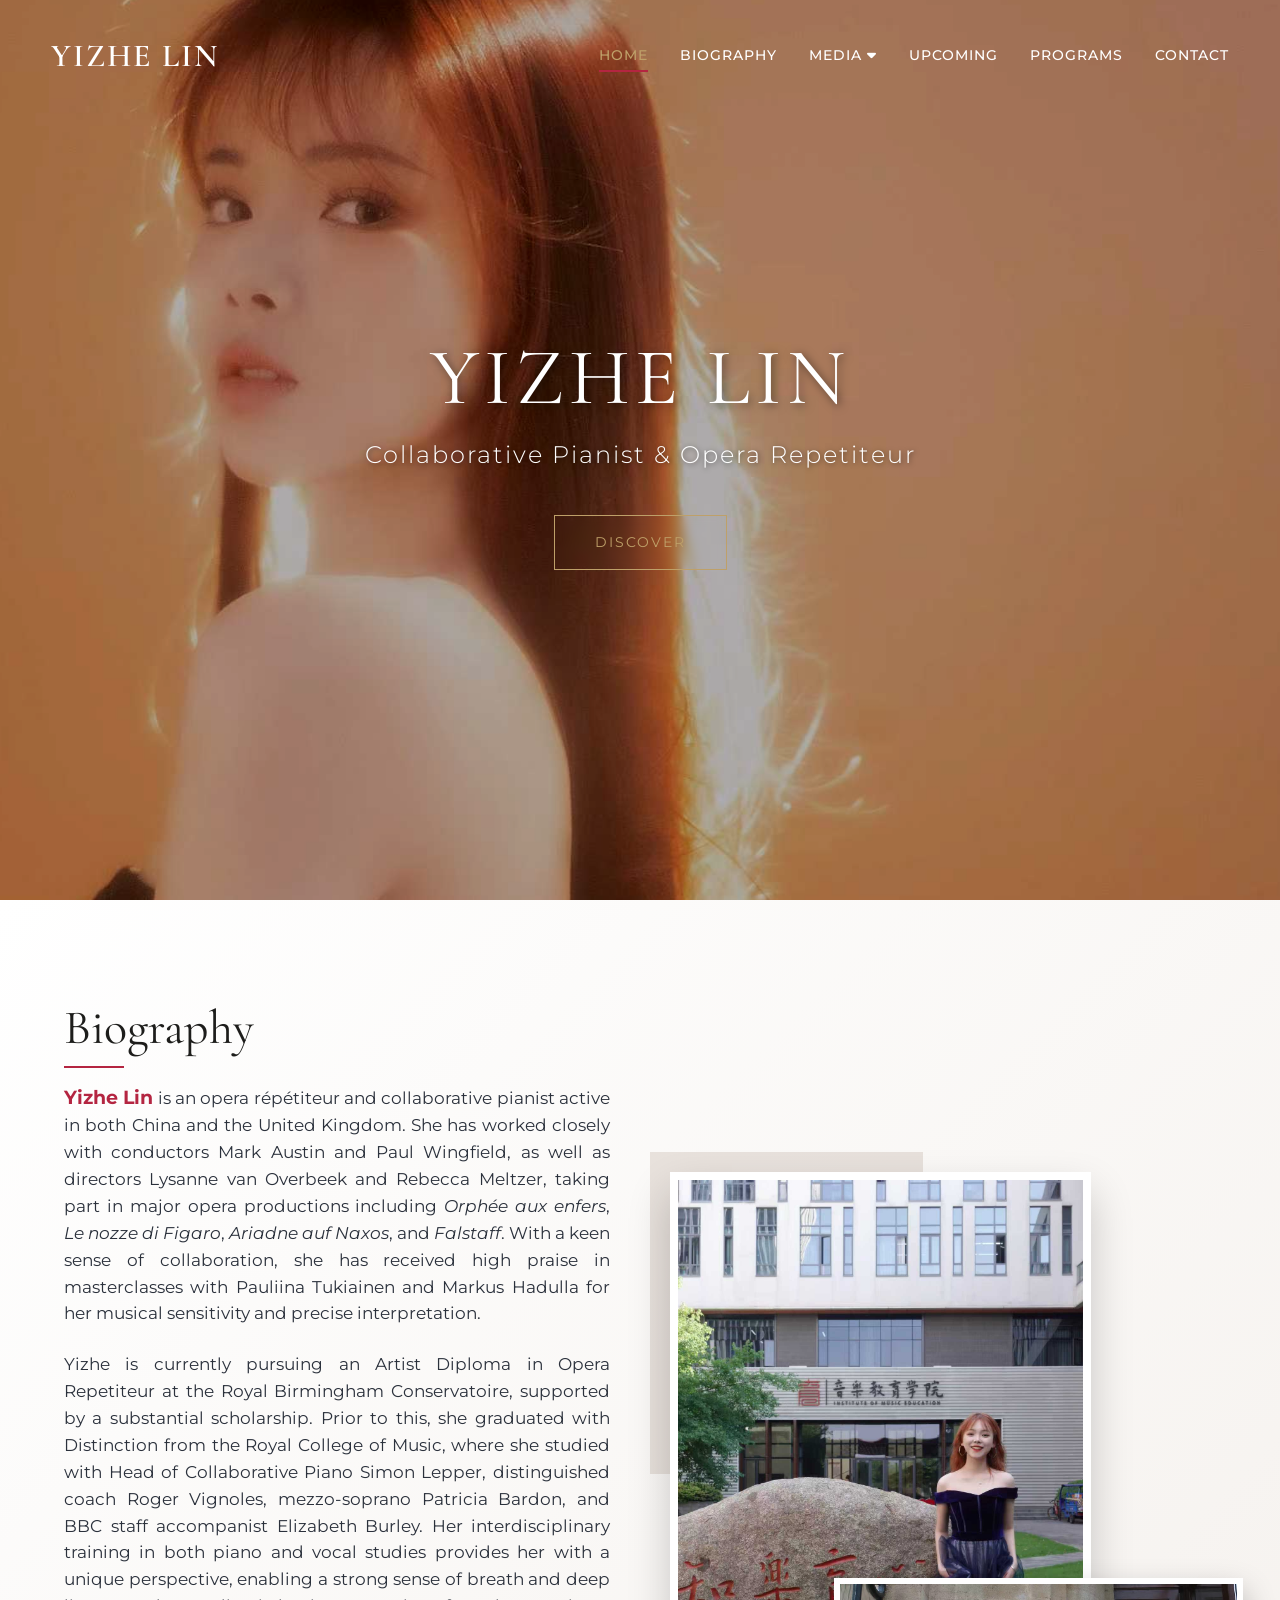
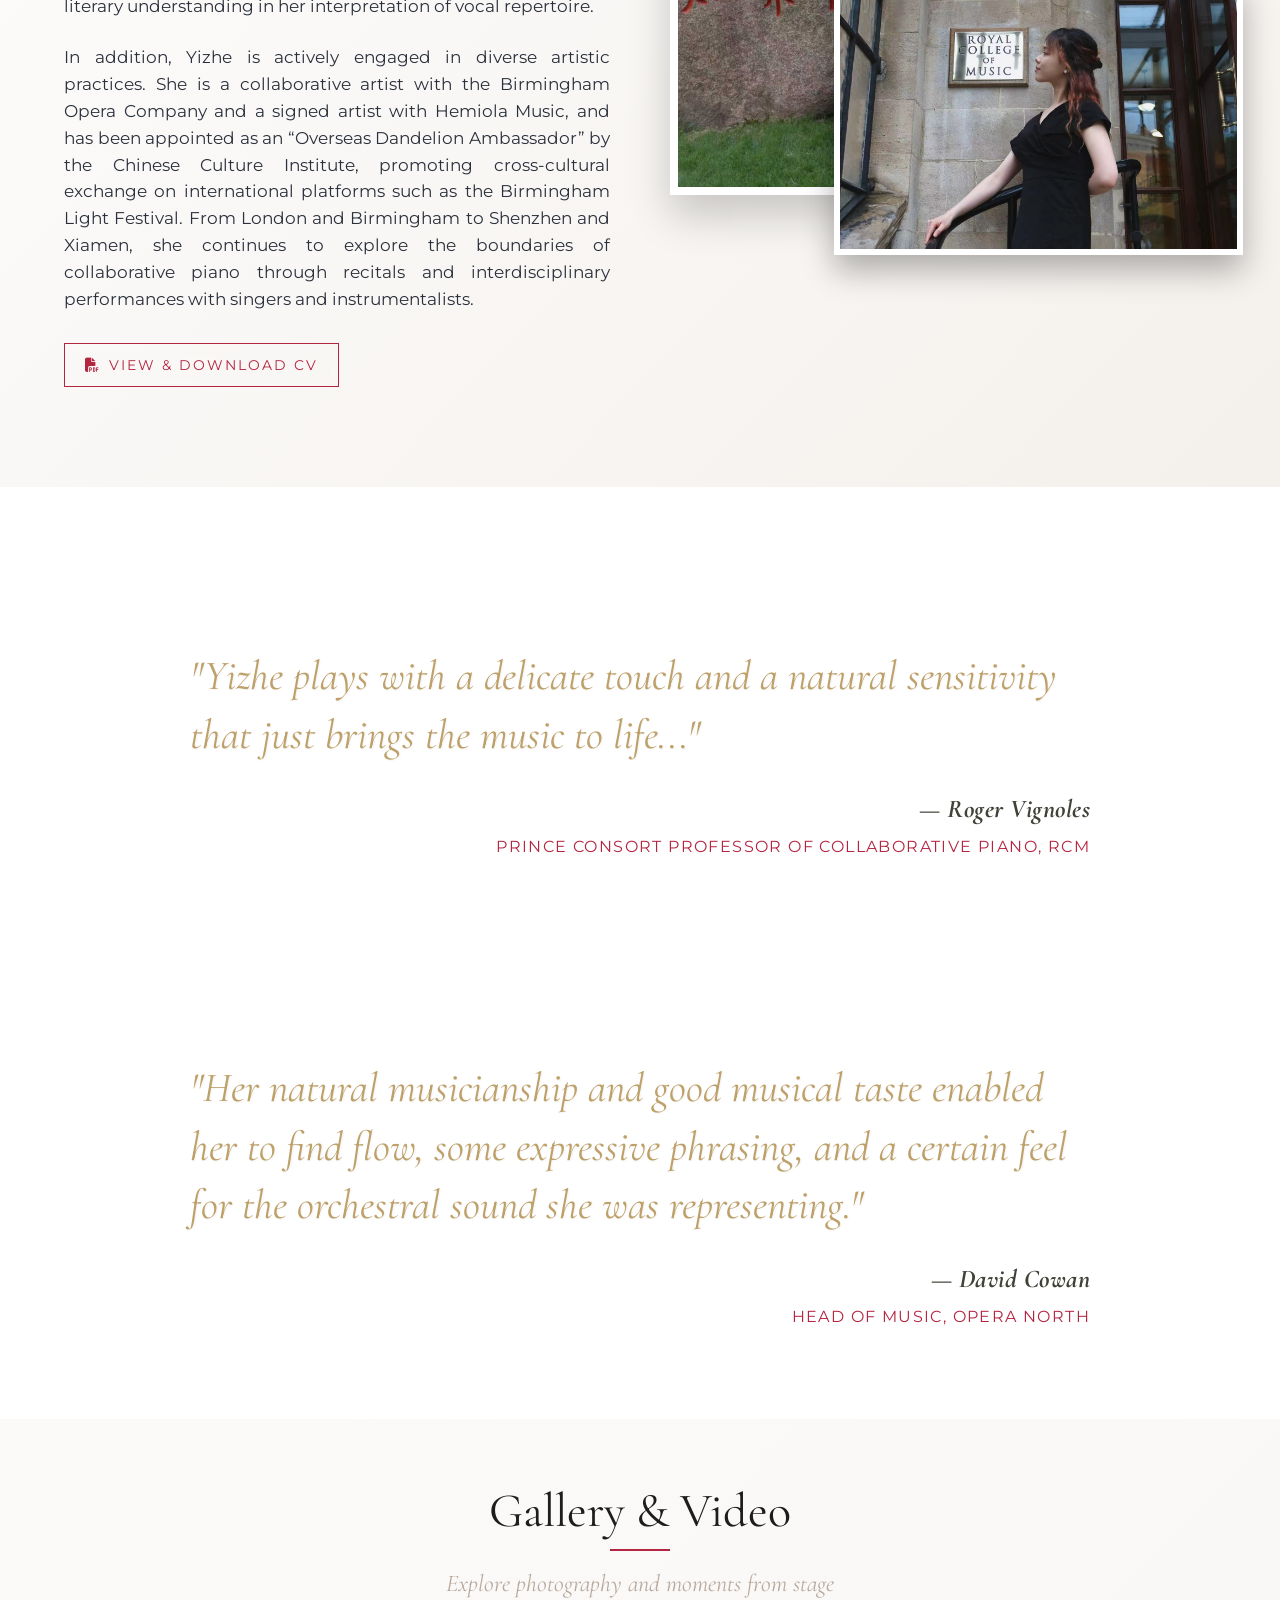
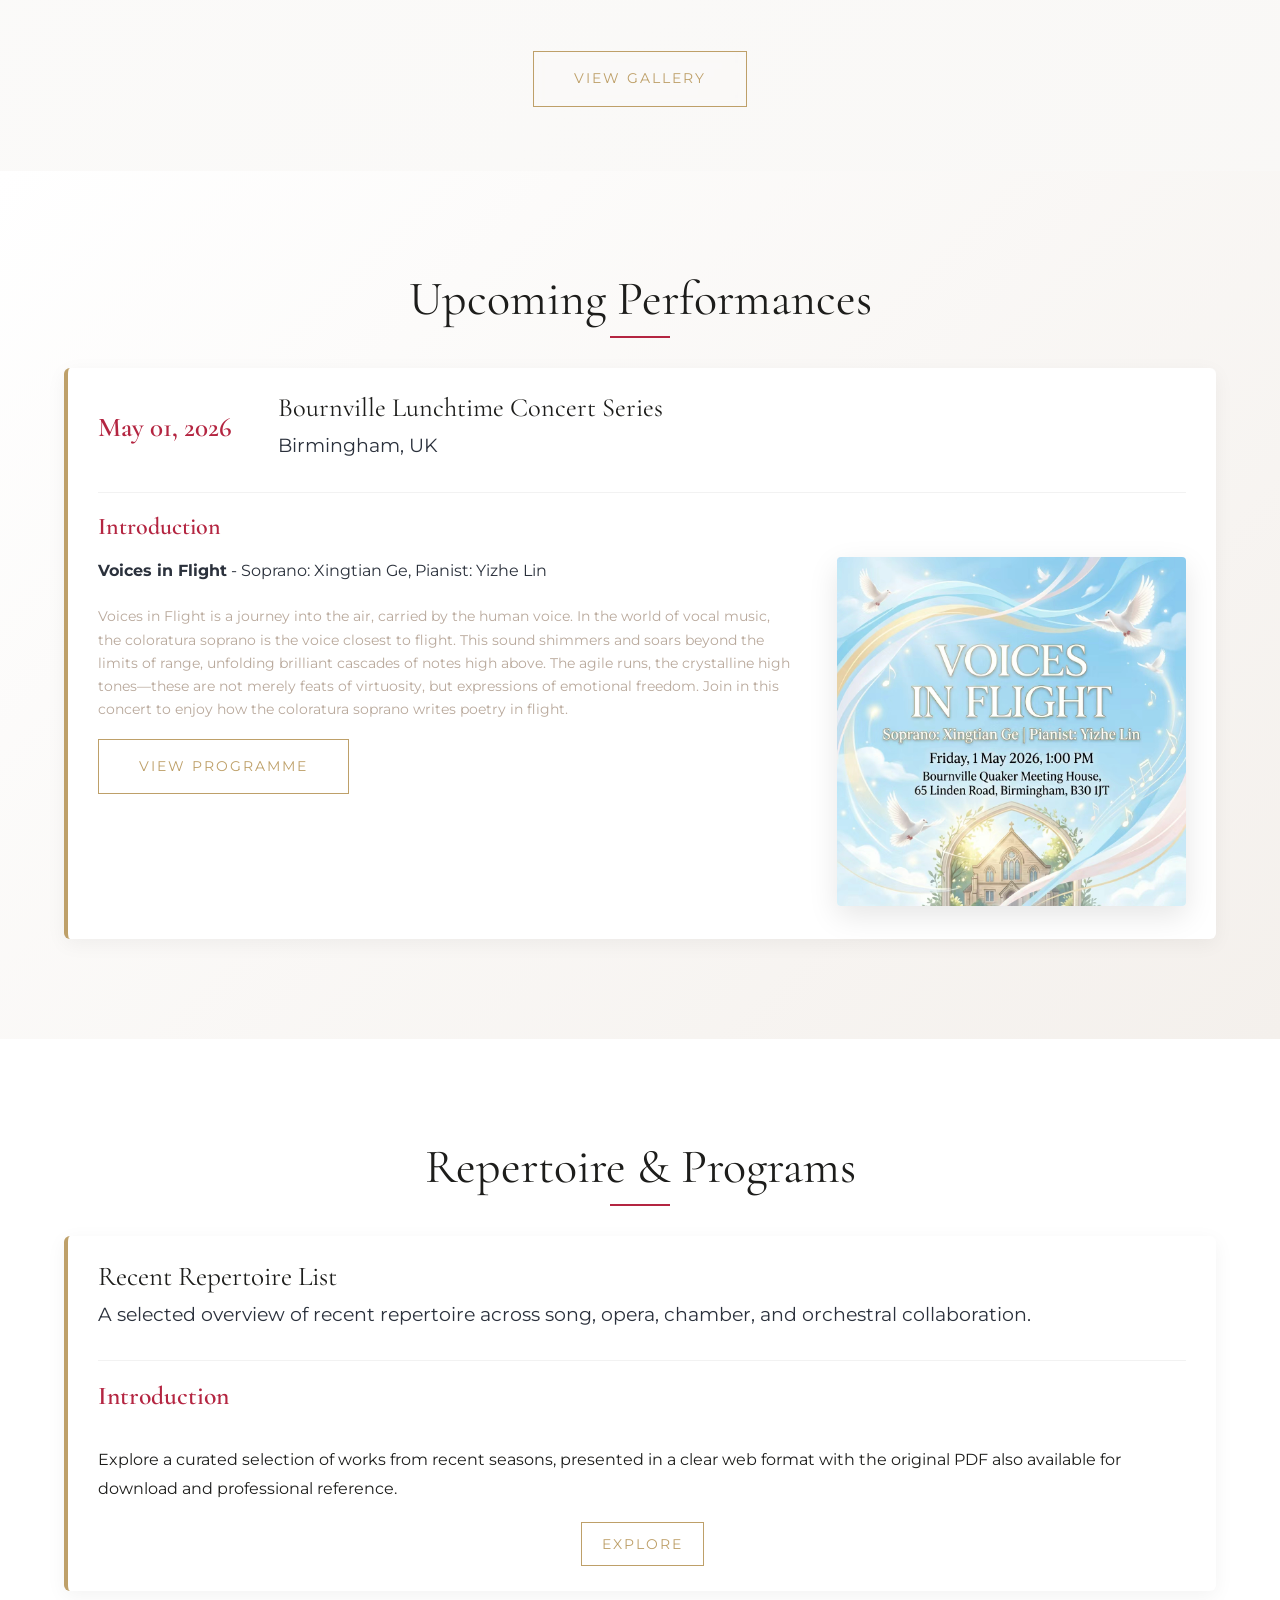
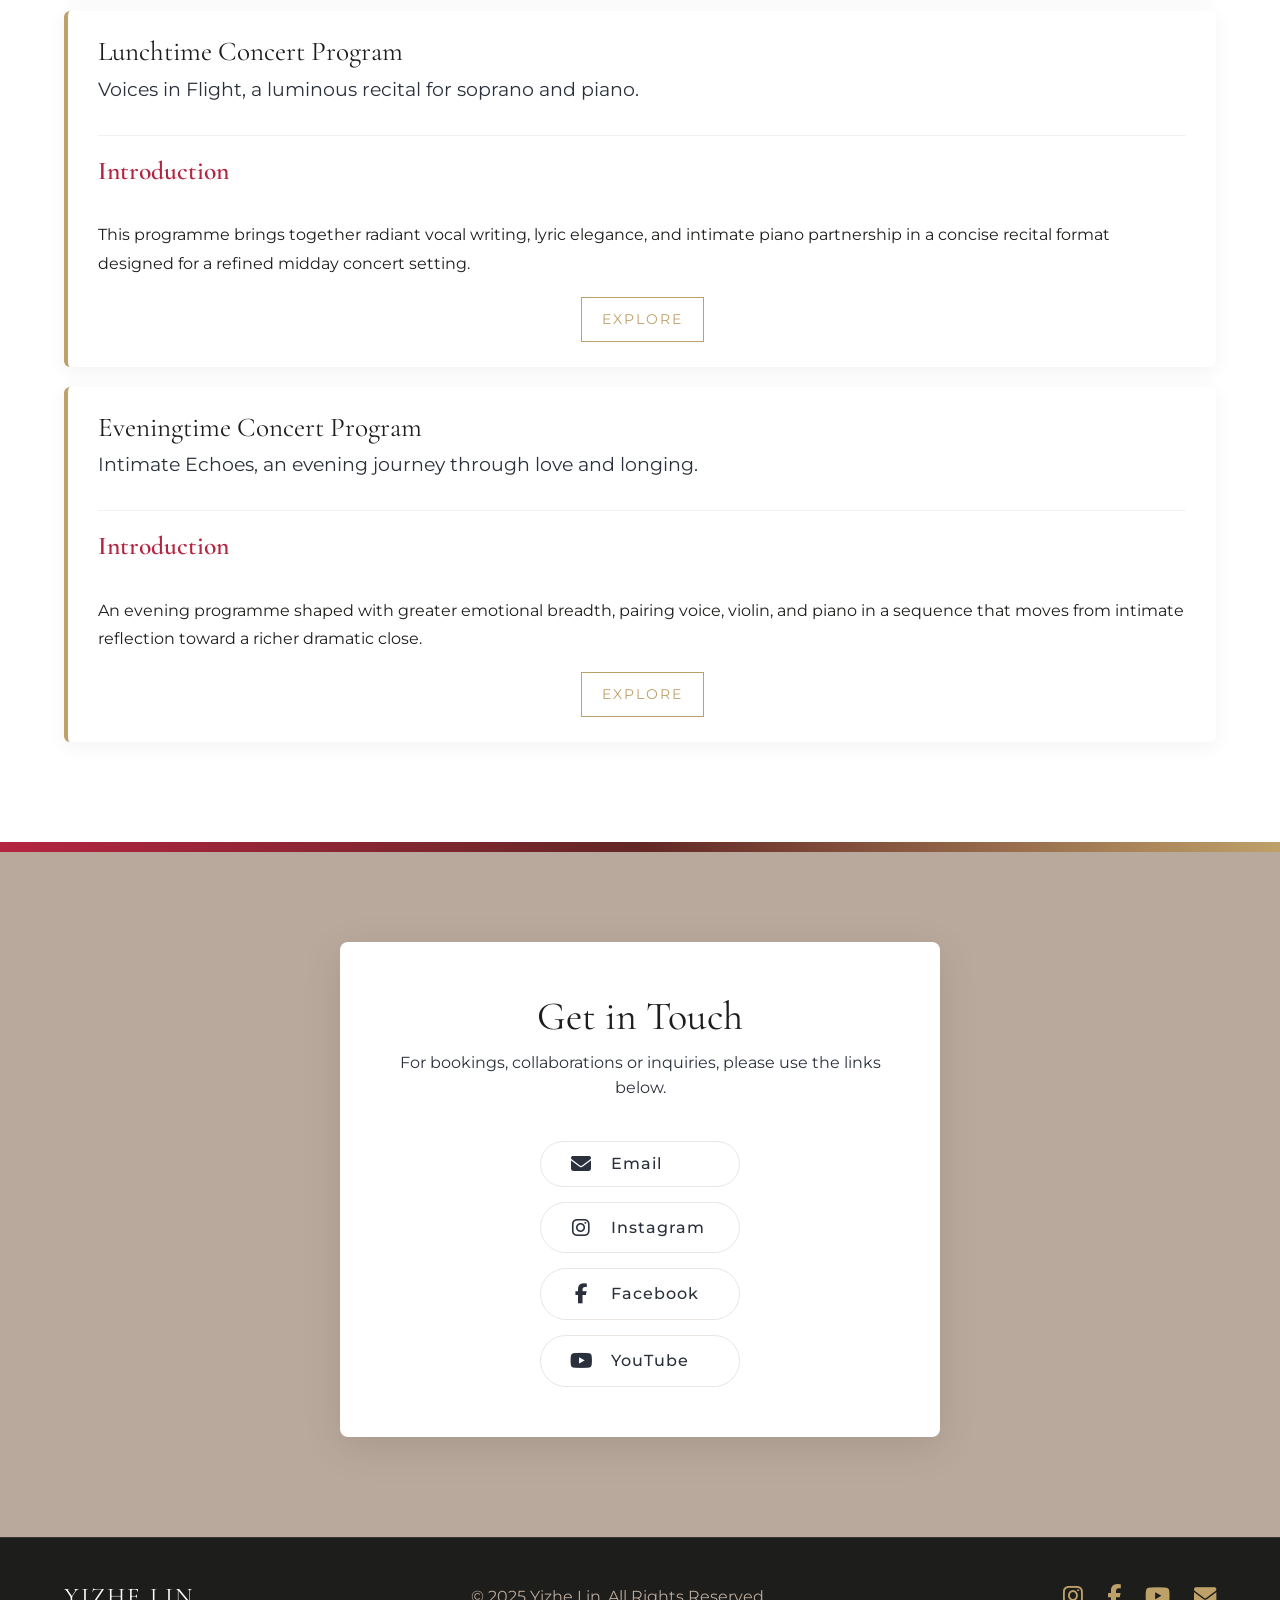
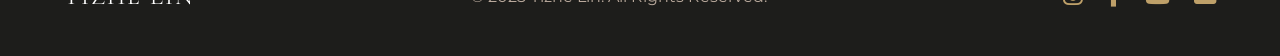
==== commit 1452aa78: "更新说明" ====
--- a/index.html
+++ b/index.html
@@ -48,7 +48,7 @@
     <section id="home" class="hero">
         <div class="hero-background"></div>
         <div class="hero-content fade-in-up">
-            <h1 class="title">Lin Yizhe</h1>
+            <h1 class="title">Yizhe Lin</h1>
             <p class="subtitle">Collaborative Pianist & Opera Repetiteur</p>
             <a href="biography.html" class="cta-button">Discover</a>
         </div>
@@ -322,8 +322,8 @@
     <footer class="footer">
         <div class="container">
             <div class="footer-content">
-                <div class="brand">Lin Yizhe</div>
-                <div class="copyright">&copy; 2025 Lin Yizhe. All Rights Reserved.</div>
+                <div class="brand">Yizhe Lin</div>
+                <div class="copyright">&copy; 2025 Yizhe Lin. All Rights Reserved.</div>
                 <div class="socials">
                     <a href="https://www.instagram.com/yizhelin1102?igsh=MWNqbjdmenQ5Z2txcg%3D%3D&utm_source=qr"
                         target="_blank" aria-label="Instagram"><i class="fab fa-instagram"></i></a>
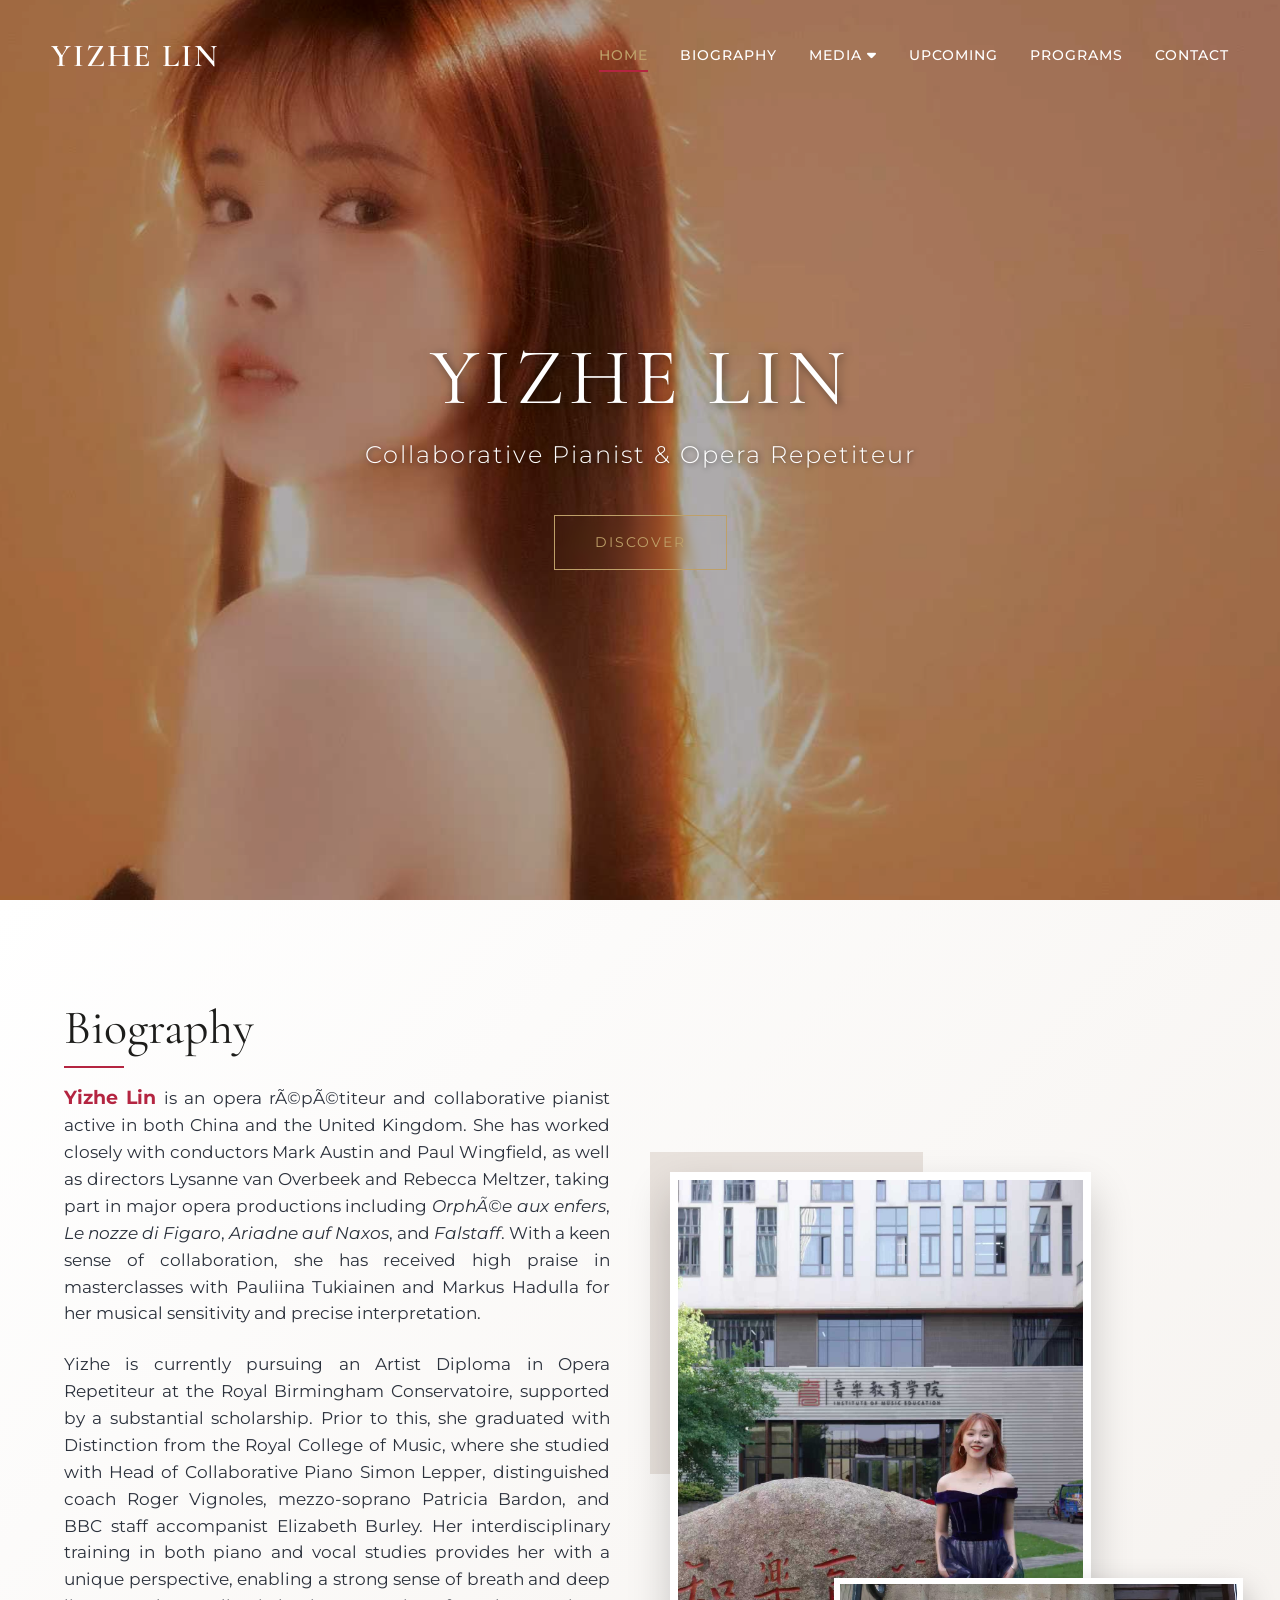
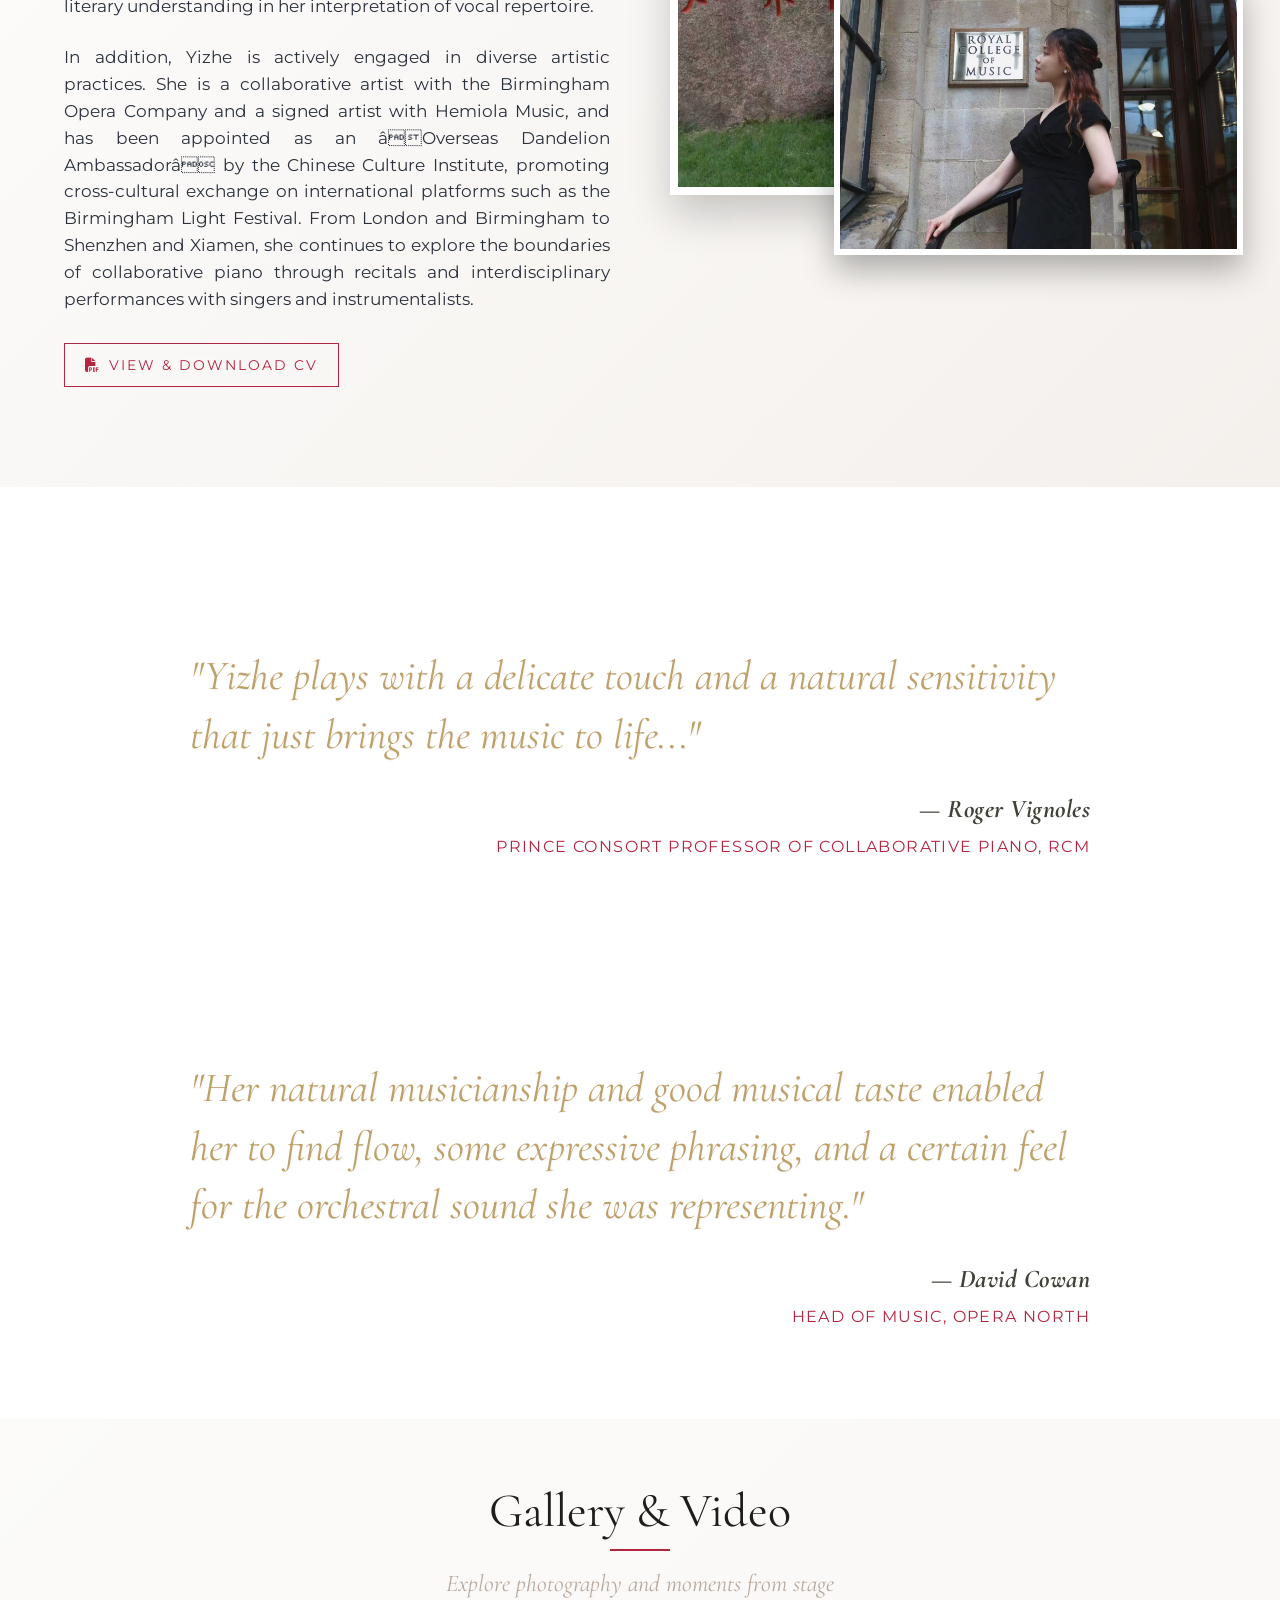
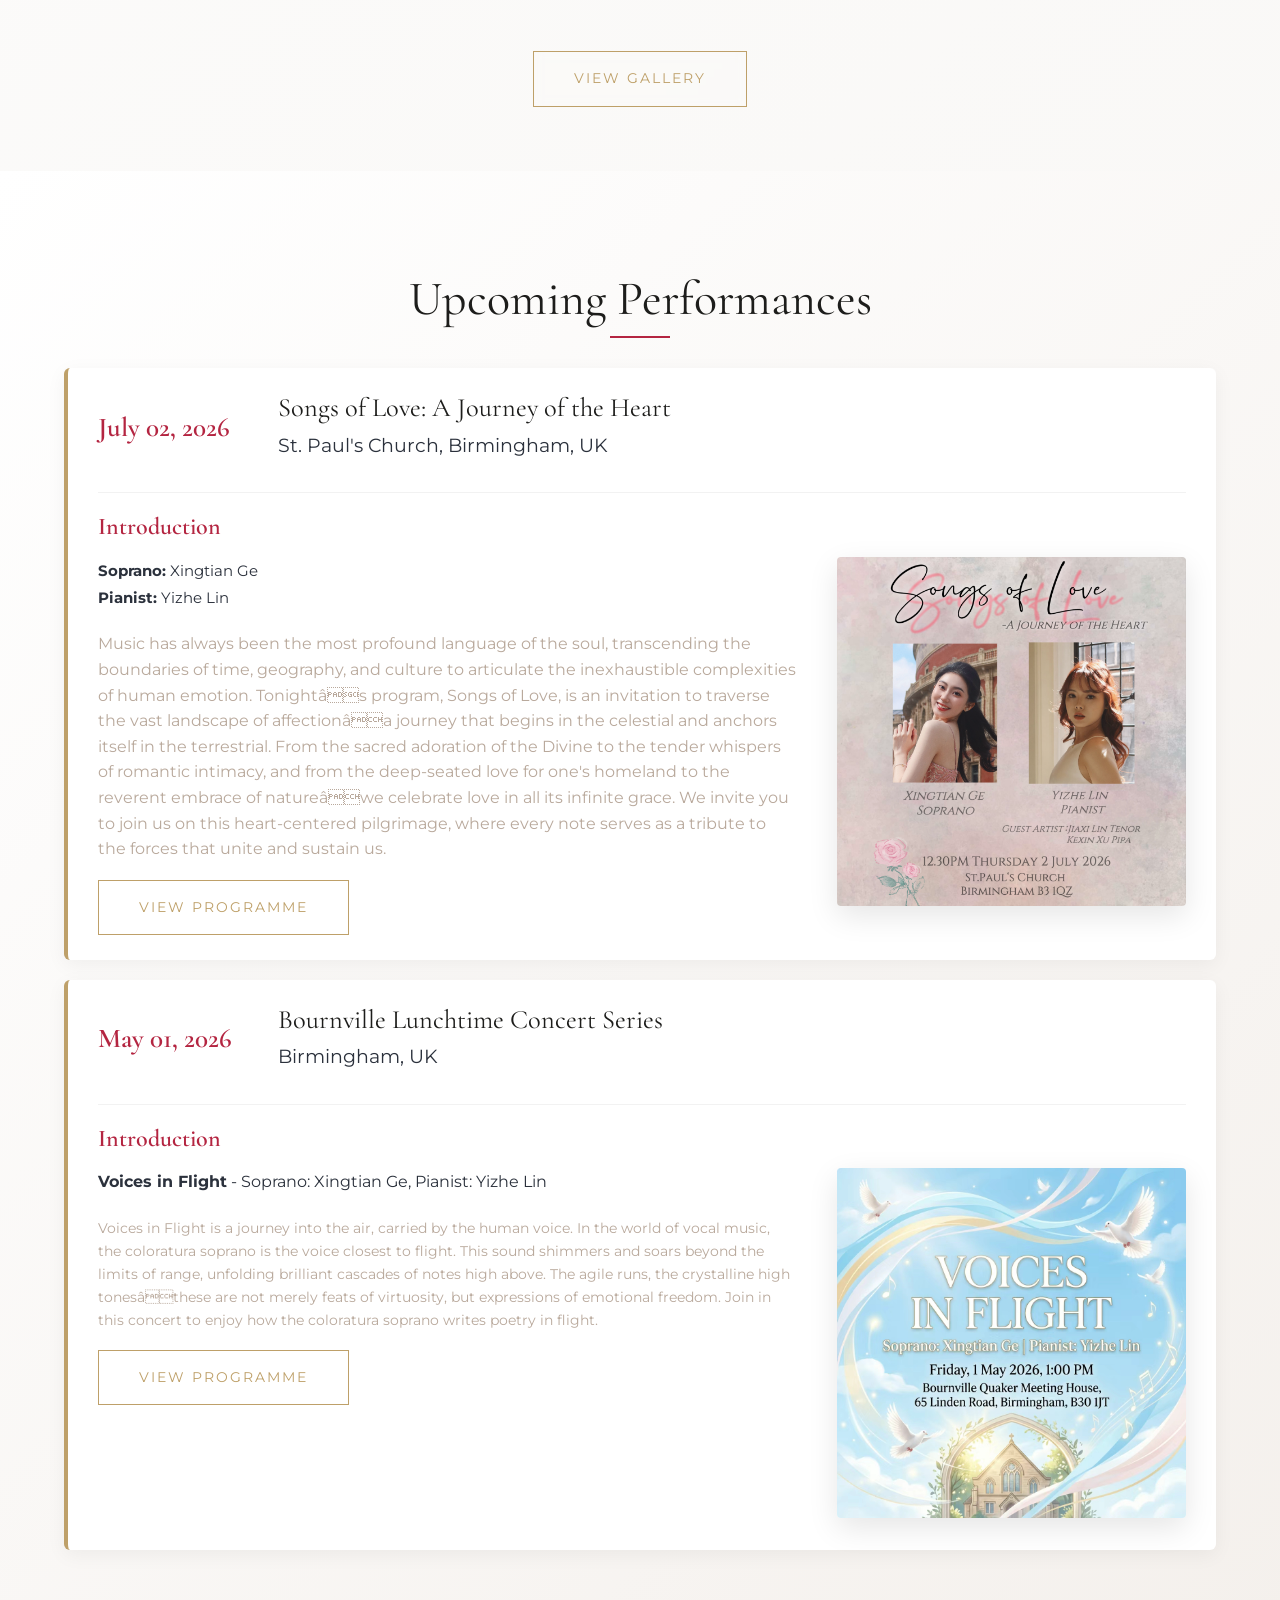
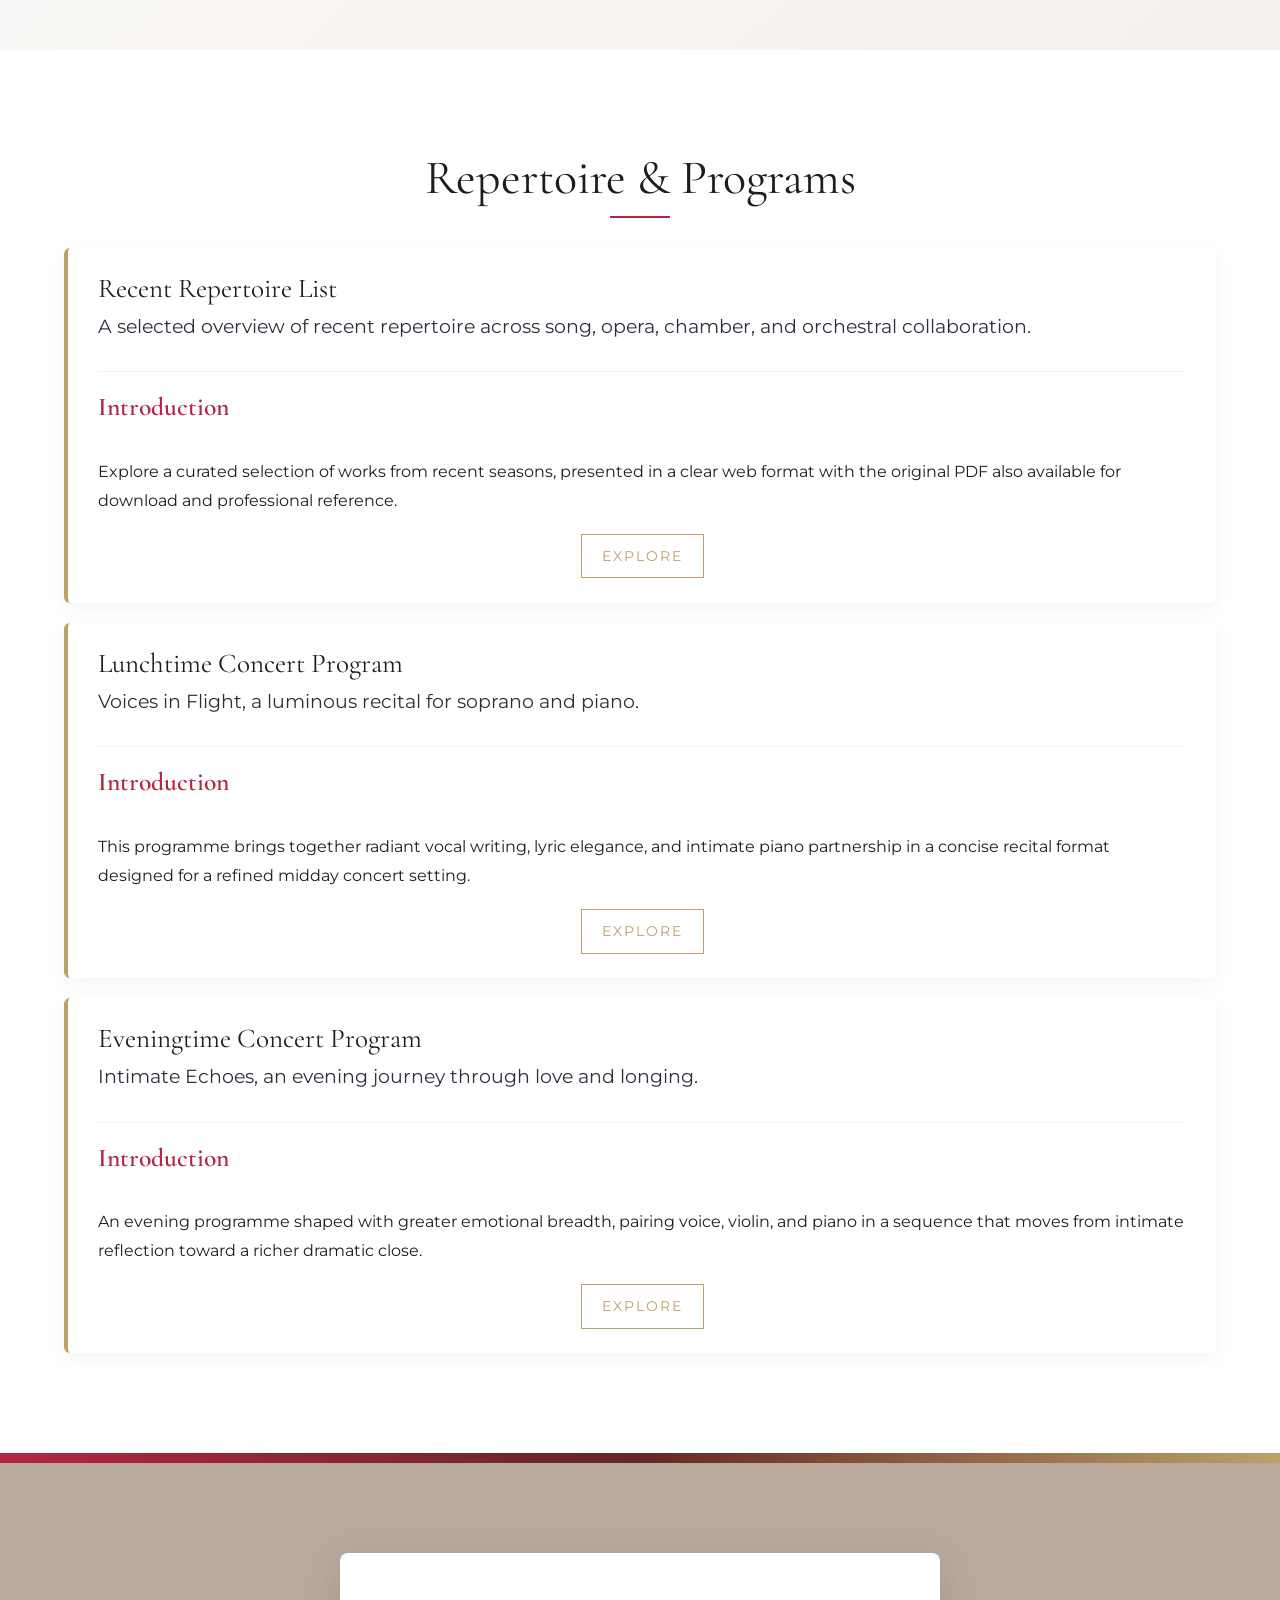
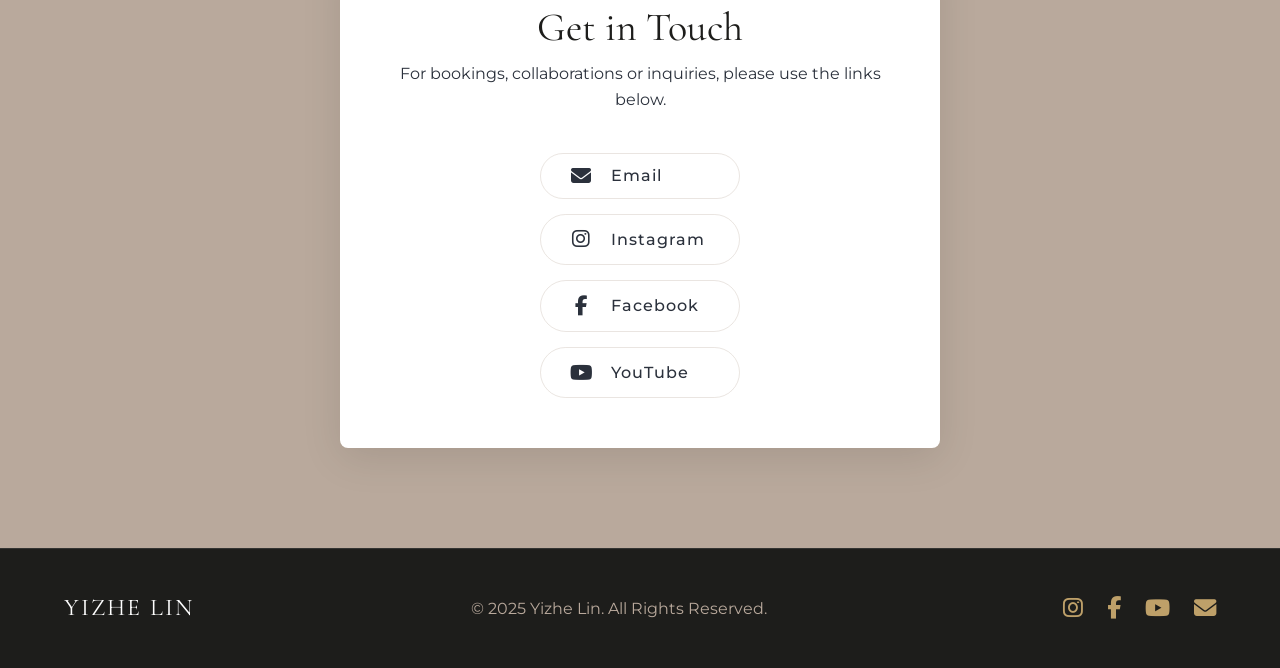
==== commit fbf1dac6: "Add July performance to home page" ====
--- a/index.html
+++ b/index.html
@@ -60,10 +60,10 @@
             <div class="content-left fade-in-left">
                 <h2 class="section-title">Biography</h2>
                 <div class="bio-text">
-                    <p><strong>Yizhe Lin</strong> is an opera répétiteur and collaborative pianist active in both China
+                    <p><strong>Yizhe Lin</strong> is an opera rÃ©pÃ©titeur and collaborative pianist active in both China
                         and the United Kingdom. She has worked closely with conductors Mark Austin and Paul Wingfield,
                         as well as directors Lysanne van Overbeek and Rebecca Meltzer, taking part in major opera
-                        productions including <em>Orphée aux enfers</em>, <em>Le nozze di Figaro</em>, <em>Ariadne auf
+                        productions including <em>OrphÃ©e aux enfers</em>, <em>Le nozze di Figaro</em>, <em>Ariadne auf
                             Naxos</em>, and <em>Falstaff</em>. With a keen sense of collaboration, she has received high
                         praise in masterclasses with Pauliina Tukiainen and Markus Hadulla for her musical sensitivity
                         and precise interpretation.</p>
@@ -78,7 +78,7 @@
 
                     <p>In addition, Yizhe is actively engaged in diverse artistic practices. She is a collaborative
                         artist with the Birmingham Opera Company and a signed artist with Hemiola Music, and has been
-                        appointed as an “Overseas Dandelion Ambassador” by the Chinese Culture Institute, promoting
+                        appointed as an âOverseas Dandelion Ambassadorâ by the Chinese Culture Institute, promoting
                         cross-cultural exchange on international platforms such as the Birmingham Light Festival. From
                         London and Birmingham to Shenzhen and Xiamen, she continues to explore the boundaries of
                         collaborative piano through recitals and interdisciplinary performances with singers and
@@ -178,6 +178,58 @@
         <div class="container fade-in-up">
             <h2 class="section-title centered">Upcoming Performances</h2>
             <div class="events-list">
+
+
+
+                <div id="july-02-2026-programme" class="event-item expanded"
+                        style="flex-direction: column; align-items: flex-start; scroll-margin-top: 120px;">
+                        <div class="event-header"
+                            style="display: flex; width: 100%; align-items: center; flex-wrap: wrap; gap: 20px;">
+                            <div class="event-date">July 02, 2026</div>
+                            <div class="event-details" style="flex: 1; min-width: 250px;">
+                                <h4>Songs of Love: A Journey of the Heart</h4>
+                                <p>St. Paul's Church, Birmingham, UK</p>
+                            </div>
+                        </div>
+
+                        <!-- Program Details Placeholder -->
+                        <div class="event-program-details"
+                            style="margin-top: 30px; padding-top: 20px; border-top: 1px solid rgba(0,0,0,0.05); width: 100%;">
+                            <h5
+                                style="font-family: var(--font-heading); font-size: 1.5rem; font-weight: 600; margin-bottom: 15px; color: var(--color-crimson);">
+                                Introduction</h5>
+                            <div class="program-content"
+                                style="display: flex; flex-wrap: wrap; gap: 40px; align-items: flex-start;">
+                                <div class="program-text" style="flex: 2; min-width: 280px;">
+                                    <!-- Placeholder for program text -->
+                                    <ul
+                                        style="list-style-type: none; padding-left: 0; color: var(--color-blue-grey); line-height: 1.8; font-size: 0.95rem;">
+                                        <li><strong>Soprano:</strong>  Xingtian Ge</li>
+                                        <li><strong>Pianist:</strong> Yizhe Lin</li>
+
+
+                                    </ul>
+                                    <p style="margin-top: 20px; color: var(--color-warm-grey); font-size: 1rem;">
+                                        Music has always been the most profound language of the soul, transcending the boundaries of time, geography, and culture to articulate the inexhaustible complexities of human emotion. Tonightâs program, Songs of Love, is an invitation to traverse the vast landscape of affectionâa journey that begins in the celestial and anchors itself in the terrestrial. From the sacred adoration of the Divine to the tender whispers of romantic intimacy, and from the deep-seated love for one's homeland to the reverent embrace of natureâwe celebrate love in all its infinite grace. We invite you to join us on this heart-centered pilgrimage, where every note serves as a tribute to the forces that unite and sustain us.
+                                    </p>
+                                    <a href="up_prgm/up_prgm_July2.pdf" class="cta-button"
+                                        style="margin-top: 18px;">View Programme</a>
+                                </div>
+                                <div class="program-image" style="flex: 1; min-width: 250px;">
+                                    <!-- Placeholder for poster -->
+                                    <img src="pic_01/upcoming_data/up_July2.jpg " alt="Performance Poster"
+                                        style="width: 100%; height: auto; border-radius: 4px; box-shadow: 0 10px 30px rgba(0,0,0,0.1);">
+                                </div>
+                            </div>
+                        </div>
+                    </div>
+
+
+
+
+
+
+
                 <div class="event-item expanded" style="flex-direction: column; align-items: flex-start;">
                     <div class="event-header"
                         style="display: flex; width: 100%; align-items: center; flex-wrap: wrap; gap: 20px;">
@@ -208,7 +260,7 @@
                                     Voices in Flight is a journey into the air, carried by the human voice. In the world
                                     of vocal music, the coloratura soprano is the voice closest to flight. This sound
                                     shimmers and soars beyond the limits of range, unfolding brilliant cascades of notes
-                                    high above. The agile runs, the crystalline high tones—these are not merely feats of
+                                    high above. The agile runs, the crystalline high tonesâthese are not merely feats of
                                     virtuosity, but expressions of emotional freedom. Join in this concert to enjoy how
                                     the coloratura soprano writes poetry in flight.
                                 </p>
--- a/style.css
+++ b/style.css
@@ -639,6 +639,7 @@
     padding: 10px 20px;
     font-size: 0.88rem;
 }
+
 
 @media (max-width: 768px) {
     .event-item {
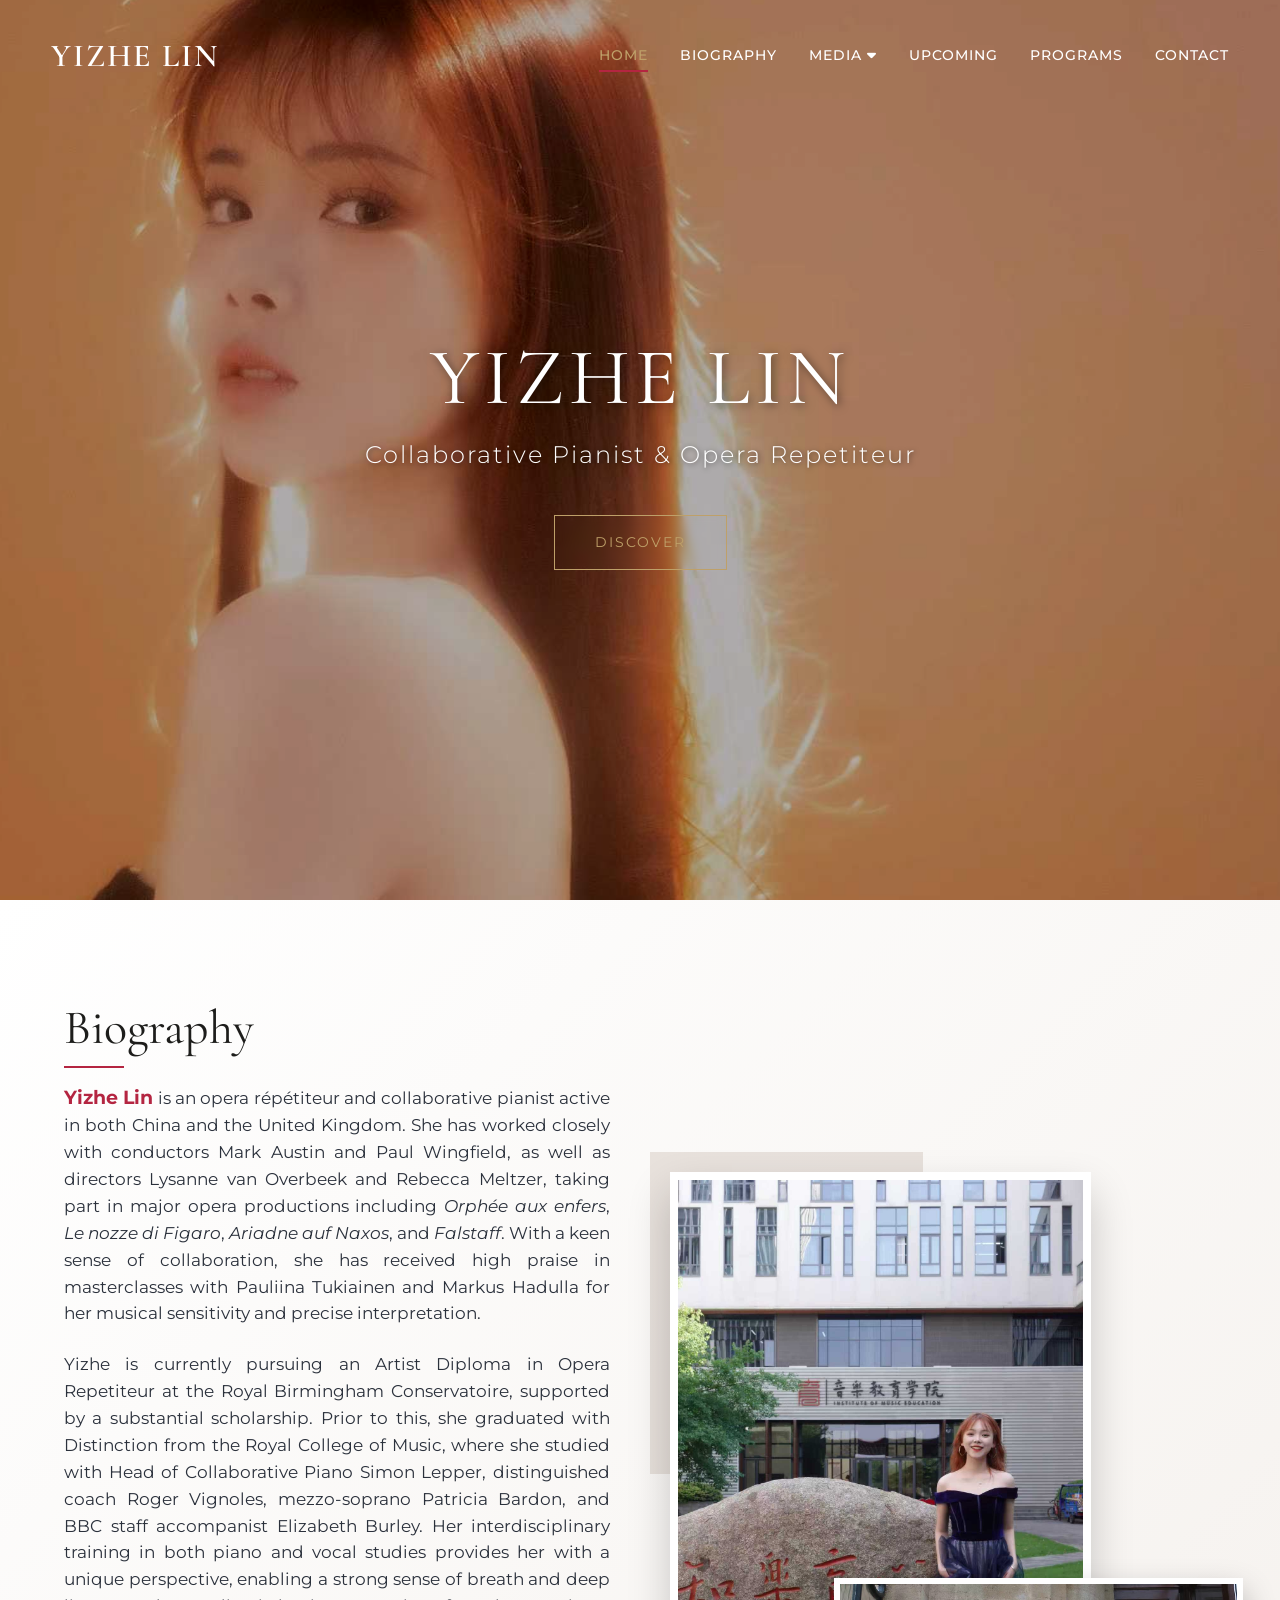
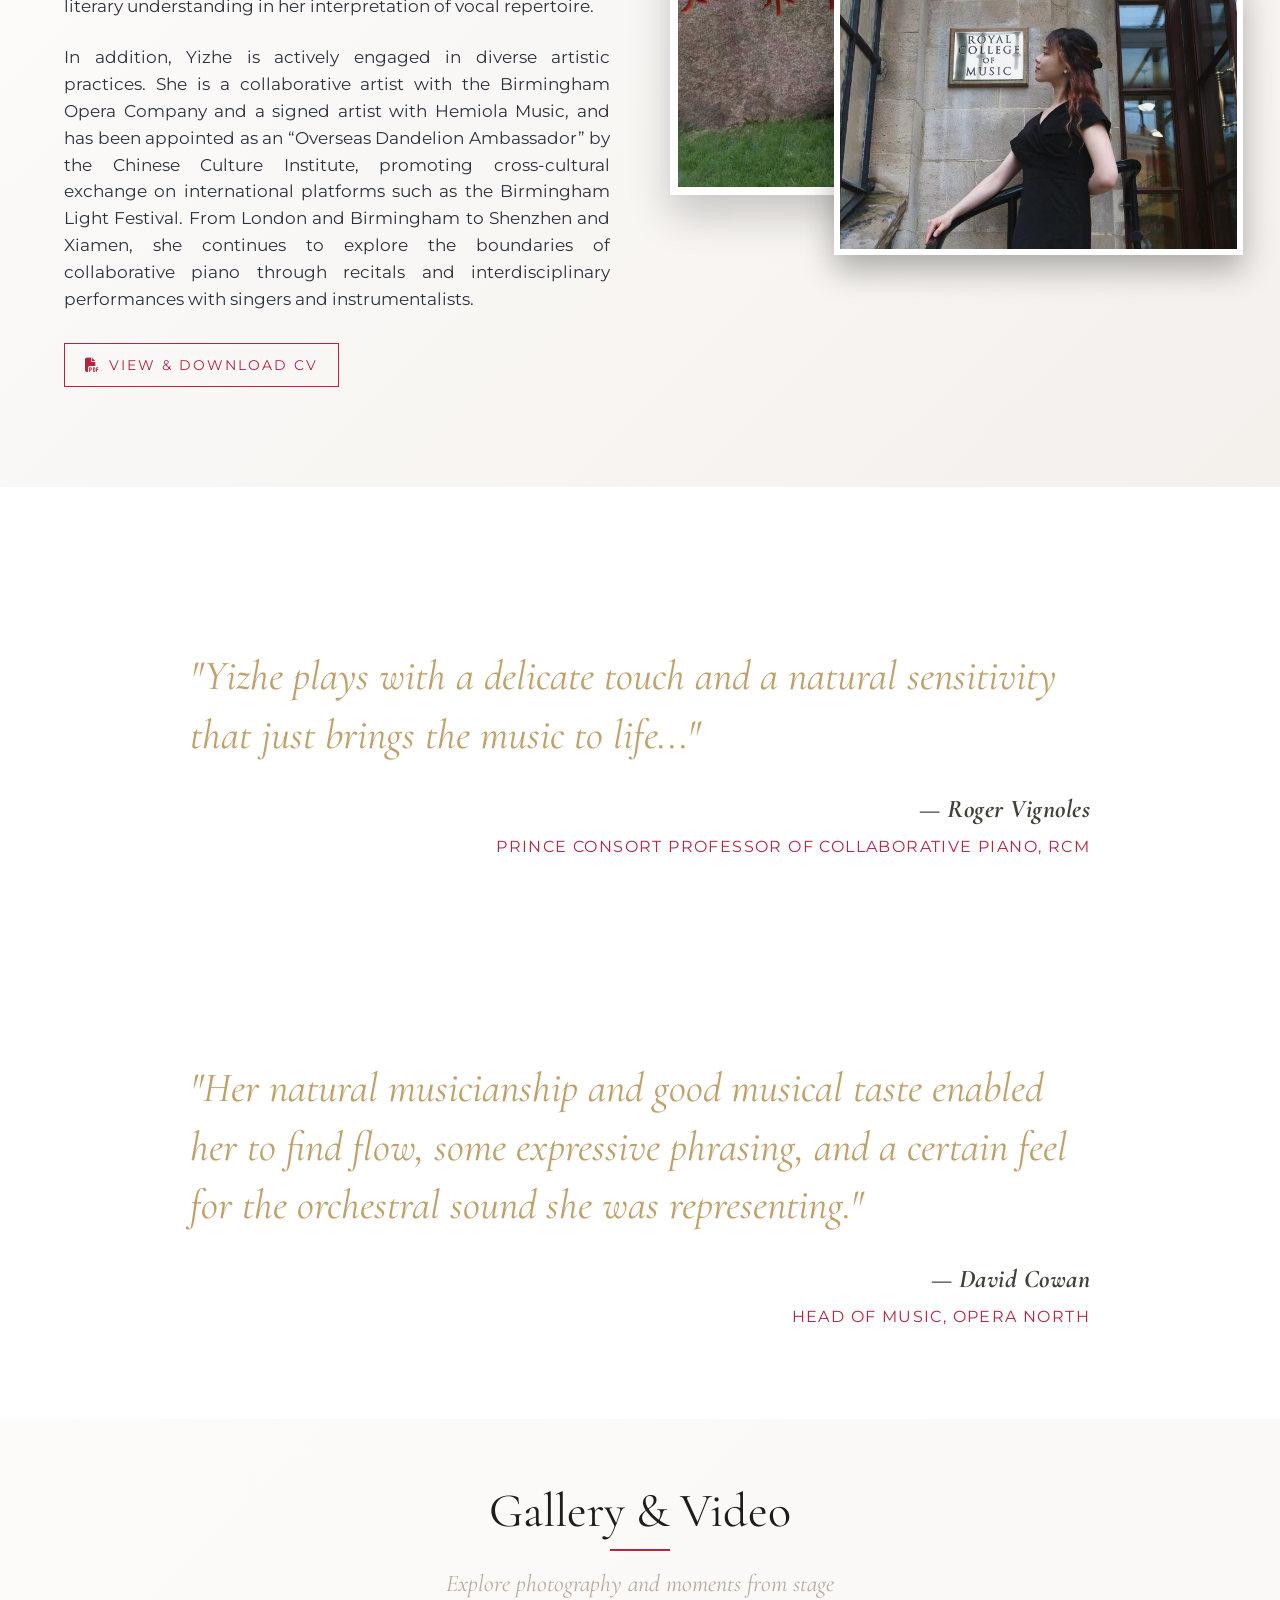
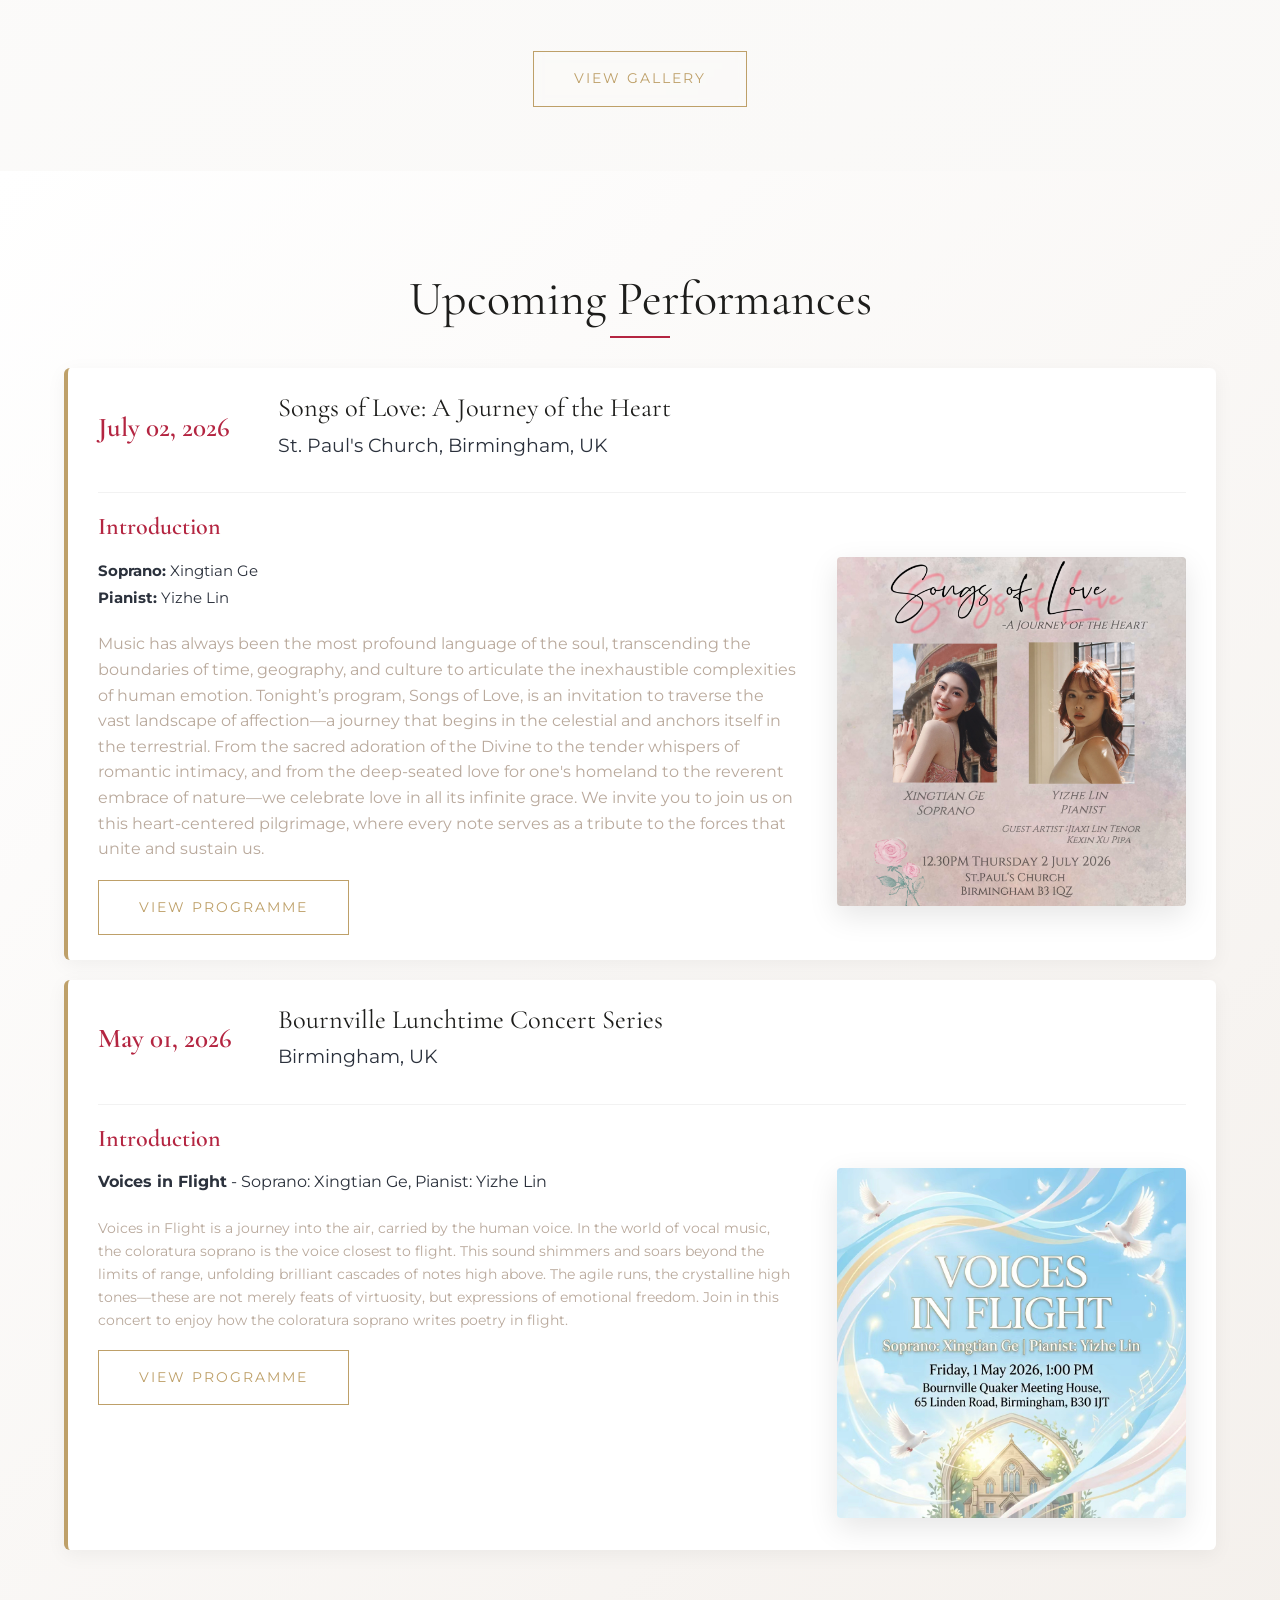
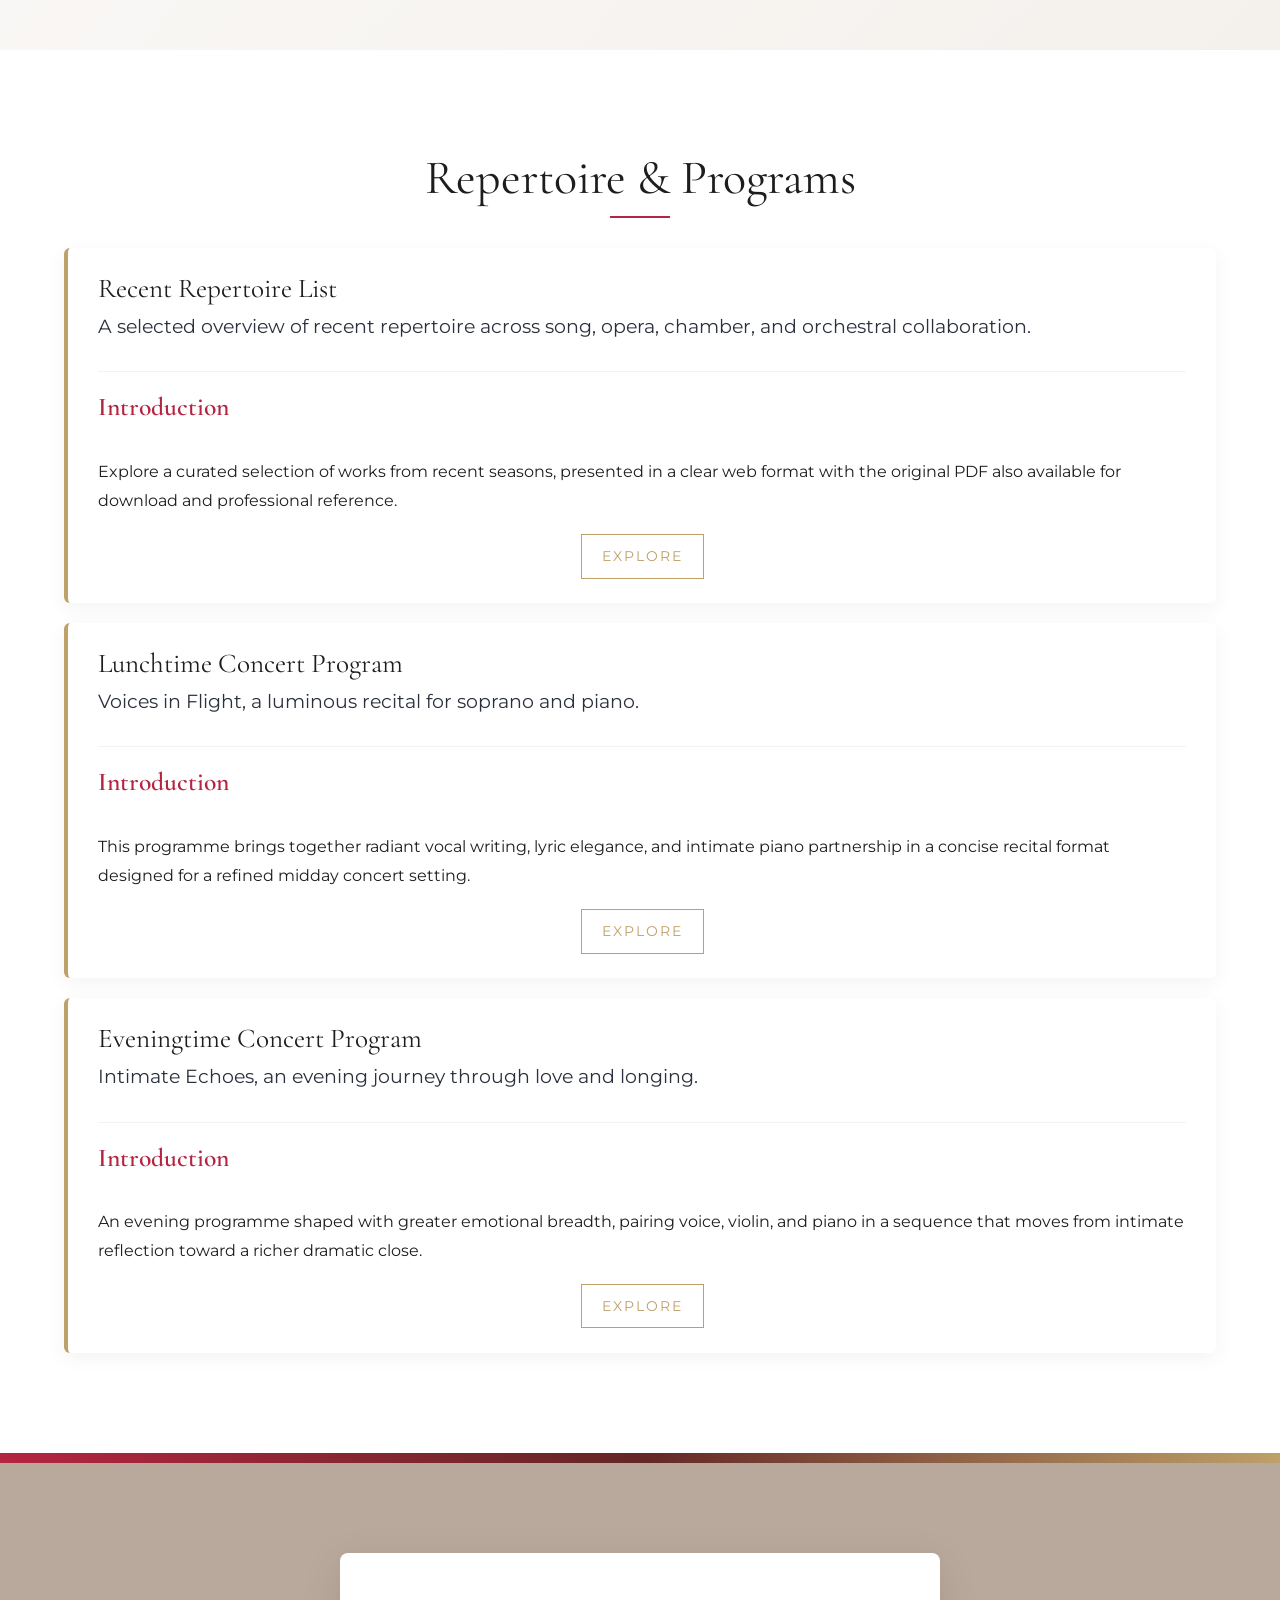
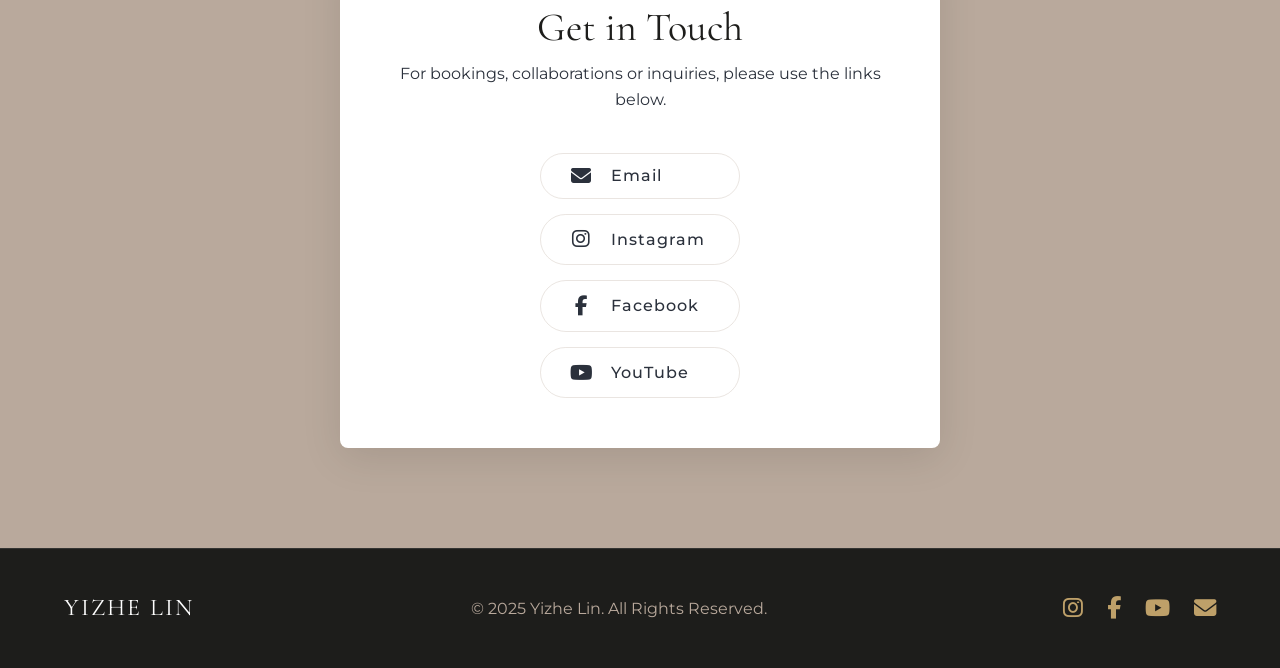
==== commit 1254694d: "Fix July performance home page encoding" ====
--- a/index.html
+++ b/index.html
@@ -60,10 +60,10 @@
             <div class="content-left fade-in-left">
                 <h2 class="section-title">Biography</h2>
                 <div class="bio-text">
-                    <p><strong>Yizhe Lin</strong> is an opera rÃ©pÃ©titeur and collaborative pianist active in both China
+                    <p><strong>Yizhe Lin</strong> is an opera répétiteur and collaborative pianist active in both China
                         and the United Kingdom. She has worked closely with conductors Mark Austin and Paul Wingfield,
                         as well as directors Lysanne van Overbeek and Rebecca Meltzer, taking part in major opera
-                        productions including <em>OrphÃ©e aux enfers</em>, <em>Le nozze di Figaro</em>, <em>Ariadne auf
+                        productions including <em>Orphée aux enfers</em>, <em>Le nozze di Figaro</em>, <em>Ariadne auf
                             Naxos</em>, and <em>Falstaff</em>. With a keen sense of collaboration, she has received high
                         praise in masterclasses with Pauliina Tukiainen and Markus Hadulla for her musical sensitivity
                         and precise interpretation.</p>
@@ -78,7 +78,7 @@
 
                     <p>In addition, Yizhe is actively engaged in diverse artistic practices. She is a collaborative
                         artist with the Birmingham Opera Company and a signed artist with Hemiola Music, and has been
-                        appointed as an âOverseas Dandelion Ambassadorâ by the Chinese Culture Institute, promoting
+                        appointed as an “Overseas Dandelion Ambassador” by the Chinese Culture Institute, promoting
                         cross-cultural exchange on international platforms such as the Birmingham Light Festival. From
                         London and Birmingham to Shenzhen and Xiamen, she continues to explore the boundaries of
                         collaborative piano through recitals and interdisciplinary performances with singers and
@@ -210,7 +210,7 @@
 
                                     </ul>
                                     <p style="margin-top: 20px; color: var(--color-warm-grey); font-size: 1rem;">
-                                        Music has always been the most profound language of the soul, transcending the boundaries of time, geography, and culture to articulate the inexhaustible complexities of human emotion. Tonightâs program, Songs of Love, is an invitation to traverse the vast landscape of affectionâa journey that begins in the celestial and anchors itself in the terrestrial. From the sacred adoration of the Divine to the tender whispers of romantic intimacy, and from the deep-seated love for one's homeland to the reverent embrace of natureâwe celebrate love in all its infinite grace. We invite you to join us on this heart-centered pilgrimage, where every note serves as a tribute to the forces that unite and sustain us.
+                                        Music has always been the most profound language of the soul, transcending the boundaries of time, geography, and culture to articulate the inexhaustible complexities of human emotion. Tonight’s program, Songs of Love, is an invitation to traverse the vast landscape of affection—a journey that begins in the celestial and anchors itself in the terrestrial. From the sacred adoration of the Divine to the tender whispers of romantic intimacy, and from the deep-seated love for one's homeland to the reverent embrace of nature—we celebrate love in all its infinite grace. We invite you to join us on this heart-centered pilgrimage, where every note serves as a tribute to the forces that unite and sustain us.
                                     </p>
                                     <a href="up_prgm/up_prgm_July2.pdf" class="cta-button"
                                         style="margin-top: 18px;">View Programme</a>
@@ -260,7 +260,7 @@
                                     Voices in Flight is a journey into the air, carried by the human voice. In the world
                                     of vocal music, the coloratura soprano is the voice closest to flight. This sound
                                     shimmers and soars beyond the limits of range, unfolding brilliant cascades of notes
-                                    high above. The agile runs, the crystalline high tonesâthese are not merely feats of
+                                    high above. The agile runs, the crystalline high tones—these are not merely feats of
                                     virtuosity, but expressions of emotional freedom. Join in this concert to enjoy how
                                     the coloratura soprano writes poetry in flight.
                                 </p>
